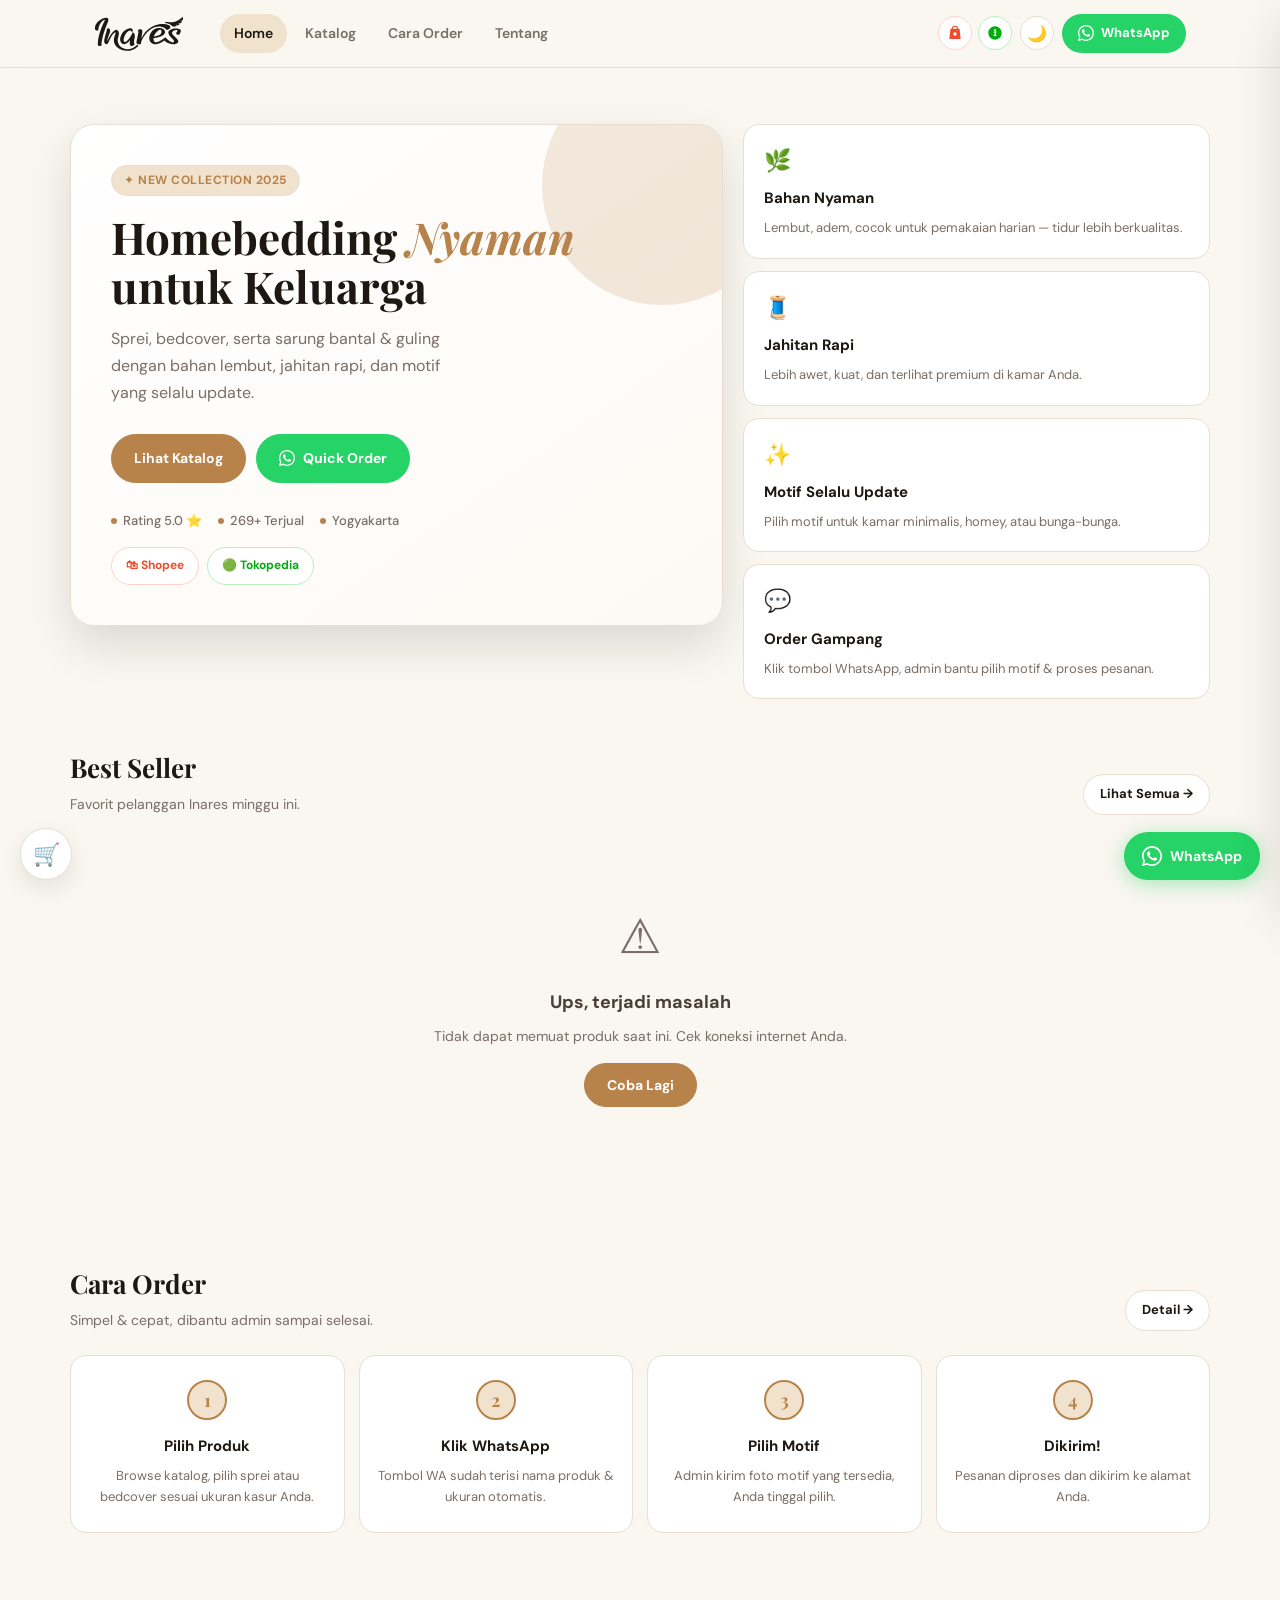
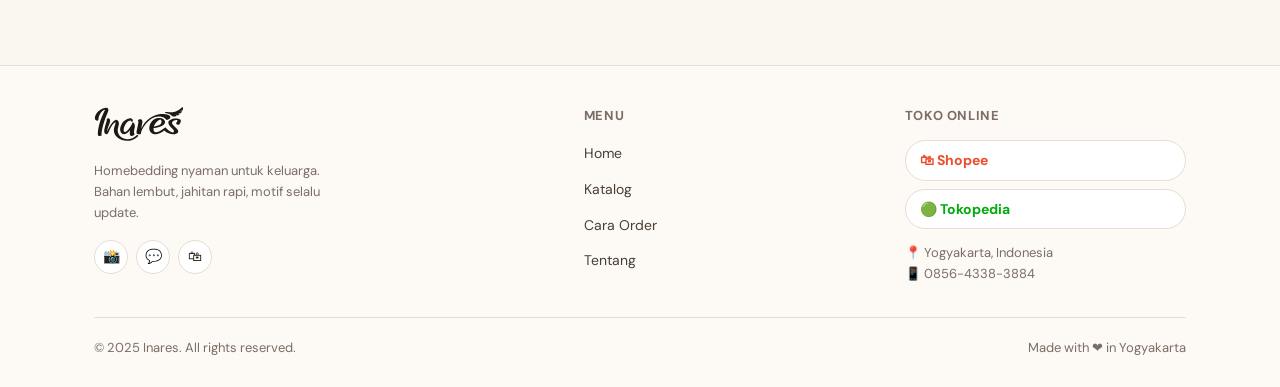
==== index.html @ f2d2fee8 "Add files via upload" ====
<!doctype html>
<html lang="id" data-theme="light">
<head>
  <meta charset="utf-8" />
  <meta name="viewport" content="width=device-width,initial-scale=1" />

  <!-- SEO -->
  <title>Inares — Homebedding Nyaman untuk Keluarga</title>
  <meta name="description" content="Sprei, bedcover, dan sarung bantal berkualitas dari Inares. Bahan lembut, jahitan rapi, motif selalu update. Order mudah via WhatsApp." />
  <meta name="keywords" content="sprei, bedcover, sarung bantal, homebedding, Inares, Yogyakarta" />
  <link rel="canonical" href="https://inares.pages.dev/" />

  <!-- Open Graph -->
  <meta property="og:type" content="website" />
  <meta property="og:title" content="Inares — Homebedding Nyaman untuk Keluarga" />
  <meta property="og:description" content="Sprei, bedcover, dan sarung bantal berkualitas. Order mudah via WhatsApp." />
  <meta property="og:url" content="https://inares.pages.dev/" />
  <meta property="og:site_name" content="Inares" />

  <!-- Fonts -->
  <link rel="preconnect" href="https://fonts.googleapis.com" />
  <link rel="preconnect" href="https://fonts.gstatic.com" crossorigin />

  <link rel="stylesheet" href="assets/style.css" />
  <!-- Apply theme before render to avoid flash -->
  <script>
    (function(){
      var t=localStorage.getItem('inares-theme')||(window.matchMedia('(prefers-color-scheme:dark)').matches?'dark':'light');
      document.documentElement.setAttribute('data-theme',t);
    })();
  </script>
</head>
<body data-page="home">

  <!-- ── NAVBAR ── -->
  <nav class="nav">
    <div class="container nav-inner">
      <div class="brand">
        <a href="index.html">
          <svg class="brand-logo" viewBox="0 0 709 284" width="160" height="64" xmlns="http://www.w3.org/2000/svg" aria-label="Inares"><path d="M6.599,100.318c0.361,11.859 25.205,23.417 26.964,8.093c7.838,-68.282 57.801,-85.993 52.686,-76.185c-19.681,37.734 -54.624,117.428 -56.837,186.24c-0.794,24.682 23.562,20.823 31.835,13.176c0.136,-0.128 0.169,-0.331 0.081,-0.496c-1.612,-3.017 -3.446,-5.07 -2.126,-17.711c3.915,-37.49 19.574,-99.094 49.967,-166.08c9.338,-20.581 2.209,-32.624 -12.249,-33.552c-27.333,-1.754 -91.949,33.099 -90.321,86.515Z" fill="currentColor"/><path d="M373.105,179.535c15.326,-36.949 55.926,-100.16 139.041,-114.692c32.211,-5.632 104.636,-0.541 87.474,31.533c-1.35,2.523 -29.095,21.234 -30.633,11.102c-0.687,-4.527 -20.293,-24.584 -59.284,-24.584c-75.982,0 -137.022,97.783 -139.565,135.316c-0.014,0.203 0.085,0.4 0.138,0.59c0.004,0.015 0.002,0.031 -0.006,0.045c-2.384,3.835 -15.519,5.687 -23.738,3.328c-9.428,-2.706 -13.769,-10.514 -11.578,-19.739c3.931,-16.546 10.408,-49.709 14.752,-72.91c2.746,-7.693 -4.445,-12.141 -3.962,-15.212c0.338,-2.151 6.562,-6.112 8.505,-6.912c23.888,-9.834 29.161,9.944 26.654,22.205c-4.243,20.747 -5.852,34.64 -7.796,49.93Z" fill="currentColor"/><path d="M283.996,189.98c-10.436,14.176 -27.812,32.884 -46.835,32.884c-21.016,0 -40.699,-22.893 -27.09,-62.522c13.609,-39.629 42.774,-57.437 67.157,-62.253c29.454,-5.817 28.484,20.395 28.441,21.307c-0.001,0.016 -0.005,0.032 -0.012,0.046c-0.19,0.363 -2.75,5.113 -6.804,5.113c-4.215,0 -5.912,-11.352 -11.887,-11.113c-21.173,0.846 -36.441,21.851 -45.975,44.001c-8.854,20.57 -11.535,46.643 2.28,47.448c15.812,0.921 43.574,-37.625 53.799,-58.992c1.994,-4.166 2.87,-8.06 3.96,-11.649c3.266,-10.749 26.501,5.88 20.29,35.311c-2.749,9.105 -11.35,39.995 -0.914,52.48c1.371,1.64 -17.696,19.884 -30.702,12.954c-9.398,-5.008 -8.126,-15.418 -7.413,-29.923c0.253,-5.155 0.856,-10.193 1.705,-15.092Z" fill="currentColor"/><path d="M104.987,220.289c-9.408,6.408 -29.966,-2 -24.21,-33.425c5.787,-31.592 10.546,-40.813 14.669,-57.412c1.272,-5.121 5.58,-14.705 5.504,-27.814c-0.001,-0.093 0.045,-0.181 0.121,-0.235c18.228,-12.751 29.17,6.27 24.537,24.577c-2.438,9.634 -16.724,44.04 -20.02,59.564c-1.377,6.486 -2.365,10.444 -2.776,13.672c5.035,-5.948 34.496,-80.165 67.611,-89.55c11.096,-3.144 30.989,11.856 24.474,38.894c-1.733,7.189 -2.839,13.142 -4.452,18.1c-26.167,80.417 79.763,131.291 145.618,63.111c4.21,-4.359 12.351,0.353 13.058,6.346c0.008,0.068 -0.015,0.137 -0.062,0.187c-75.81,80.621 -211.923,23.767 -190.828,-62.334c2.74,-11.182 16.329,-48.855 9.676,-46.141c-33.843,13.809 -50.975,84.868 -62.846,92.467l-0.074,-0.006Z" fill="currentColor"/><path d="M554.338,193.74c-17.141,12.248 -45.631,30.323 -67.489,29.413c-30.118,-1.254 -59.229,-20.091 -49.216,-64.889c7.644,-34.197 36.146,-61.656 66.892,-64.076c46.852,-3.688 64.049,26.306 51.045,45.806c-17.732,26.589 -68.08,31.177 -85.581,33.985c-2.291,14.849 -0.406,31.028 17.432,33.54c12.423,1.749 41.095,-15.589 59.428,-28.402c8.102,-6.289 17.193,-13.328 18.667,-9.067c3.905,11.295 55.665,50.428 63.234,34.564c9.088,-19.047 -31.372,-31.873 -42.14,-67.559c-6.274,-20.794 24.47,-38.725 56.494,-38.725c67.855,0 33.802,38.061 29.289,48.302c-1.774,4.024 -23.486,1.047 -24.996,-8.701c-0.675,-4.356 21.278,-27.507 4.818,-27.101c-27.801,0.685 -41.138,17.071 -36.694,27.745c11.036,26.503 62.639,48.91 45.435,72.012c-12.903,17.327 -73.348,18.127 -106.617,-16.847Zm-81.974,-30.627c12.564,-2.653 38.746,-8.887 51.568,-19.39c13.047,-10.687 8.366,-36.648 -1.796,-36.299c-12.443,0.428 -40.509,30.026 -46.272,45.059c-1.026,2.676 -2.323,6.387 -3.499,10.63Z" fill="currentColor"/><path d="M652.797,77.474c0.022,0.025 0.032,0.059 0.024,0.091c-0.007,0.033 -0.03,0.06 -0.061,0.072c-2.693,1.118 -5.481,2.119 -8.361,2.982c-18.579,4.189 -27.845,0.936 -33.232,-5.867c-10.603,-13.389 -33.663,-17.654 -50.898,-20.349c-1.224,-0.191 -4.432,-2.055 1.469,-4.348c30.5,-11.848 66.905,24.304 134.567,-41.613c0.056,-0.055 0.142,-0.067 0.211,-0.03c6.542,3.552 7.151,13.084 2.758,24.241c-0.027,0.069 -0.077,0.127 -0.141,0.164c-5.763,3.342 -13.126,6.223 -19.722,6.728c-7.292,0.557 3.501,2.685 15.849,1.117c0.028,-0.004 0.057,0.009 0.073,0.033c0.016,0.024 0.017,0.055 0.003,0.08c-3.005,5.237 -6.971,10.593 -11.815,15.679c-0.046,0.048 -0.108,0.078 -0.175,0.082c-5.377,0.382 -11.56,0.002 -17.437,-1.697c-5.665,-1.638 1.147,4.322 10.82,7.911c0.023,0.009 0.04,0.029 0.044,0.053c0.004,0.024 -0.004,0.049 -0.023,0.065c-5.149,4.403 -11.013,8.429 -17.526,11.773c-0.053,0.027 -0.116,0.03 -0.172,0.008c-4.393,-1.774 -10.32,-4.721 -13.17,-6.729c-3.673,-2.589 1.115,3.188 6.915,9.554Z" fill="currentColor"/></svg>
        </a>
      </div>

      <div class="nav-menu">
        <a href="index.html" class="active">Home</a>
        <a href="katalog.html">Katalog</a>
        <a href="cara-order.html">Cara Order</a>
        <a href="tentang.html">Tentang</a>
      </div>

      <div class="nav-right">
        <div class="nav-market">
          <a class="shopee" href="https://shopee.co.id/inaresofficial" target="_blank" rel="noopener" title="Shopee Inares">
            <svg viewBox="0 0 24 24" width="16" height="16" fill="currentColor" xmlns="http://www.w3.org/2000/svg"><path d="M12 1a4.77 4.77 0 0 0-4.77 4.77H5.14L3.56 21h16.88L18.86 5.77h-2.09A4.77 4.77 0 0 0 12 1zm0 1.5a3.27 3.27 0 0 1 3.27 3.27H8.73A3.27 3.27 0 0 1 12 2.5zM12 11a2.5 2.5 0 1 1 0 5 2.5 2.5 0 0 1 0-5z"/></svg>
          </a>
          <a class="tokped" href="https://www.tokopedia.com/inaresofficial" target="_blank" rel="noopener" title="Tokopedia Inares">
            <svg viewBox="0 0 24 24" width="16" height="16" fill="currentColor" xmlns="http://www.w3.org/2000/svg"><path d="M12 2C6.477 2 2 6.477 2 12s4.477 10 10 10 10-4.477 10-10S17.523 2 12 2zm0 4a1.5 1.5 0 1 1 0 3 1.5 1.5 0 0 1 0-3zm2.5 10.5h-5v-1h1.75V11H9.5v-1h2.25V9h1.5v1H15v1h-1.75v4.5H14.5v1z"/></svg>
          </a>
        </div>
        <button class="theme-toggle" title="Ganti tema">
          <span class="icon-moon">🌙</span>
          <span class="icon-sun">☀️</span>
        </button>
        <a class="btn-wa-nav" href="https://wa.me/6285643383884?text=Halo%20Inares%2C%20saya%20mau%20tanya%20produk." target="_blank" rel="noopener">
          <svg viewBox="0 0 24 24" fill="currentColor"><path d="M17.472 14.382c-.297-.149-1.758-.867-2.03-.967-.273-.099-.471-.148-.67.15-.197.297-.767.966-.94 1.164-.173.199-.347.223-.644.075-.297-.15-1.255-.463-2.39-1.475-.883-.788-1.48-1.761-1.653-2.059-.173-.297-.018-.458.13-.606.134-.133.298-.347.446-.52.149-.174.198-.298.298-.497.099-.198.05-.371-.025-.52-.075-.149-.669-1.612-.916-2.207-.242-.579-.487-.5-.669-.51-.173-.008-.371-.01-.57-.01-.198 0-.52.074-.792.372-.272.297-1.04 1.016-1.04 2.479 0 1.462 1.065 2.875 1.213 3.074.149.198 2.096 3.2 5.077 4.487.709.306 1.262.489 1.694.625.712.227 1.36.195 1.871.118.571-.085 1.758-.719 2.006-1.413.248-.694.248-1.289.173-1.413-.074-.124-.272-.198-.57-.347z"/><path d="M12 0C5.373 0 0 5.373 0 12c0 2.127.557 4.124 1.528 5.855L0 24l6.335-1.508C8.054 23.455 9.987 24 12 24c6.627 0 12-5.373 12-12S18.627 0 12 0zm0 22c-1.891 0-3.655-.52-5.163-1.426l-.37-.22-3.762.896.957-3.67-.242-.38C2.524 15.618 2 13.872 2 12 2 6.486 6.486 2 12 2s10 4.486 10 10-4.486 10-10 10z"/></svg>
          <span>WhatsApp</span>
        </a>
        <button class="hamburger" aria-label="Menu">
          <span></span><span></span><span></span>
        </button>
      </div>
    </div>
  </nav>

  <!-- Mobile Menu -->
  <div class="mobile-menu">
    <a href="index.html" class="active">🏠 Home</a>
    <a href="katalog.html">🛍 Katalog</a>
    <a href="cara-order.html">📋 Cara Order</a>
    <a href="tentang.html">💬 Tentang</a>
    <div class="mobile-menu-divider"></div>
    <div class="mobile-market-links">
      <a class="shopee" href="https://shopee.co.id/inaresofficial" target="_blank" rel="noopener">🛍 Shopee</a>
      <a class="tokped" href="https://www.tokopedia.com/inaresofficial" target="_blank" rel="noopener">🟢 Tokopedia</a>
    </div>
    <a href="https://wa.me/6285643383884?text=Halo%20Inares%2C%20saya%20mau%20order." target="_blank" rel="noopener" class="btn btn-wa" style="justify-content:center;margin-top:8px">
      💬 Chat WhatsApp
    </a>
  </div>

  <!-- ── HERO ── -->
  <div class="container hero">
    <div class="hero-grid fade-up">
      <div class="hero-main">
        <div class="hero-eyebrow">✦ New Collection 2025</div>
        <h1>Homebedding <em>Nyaman</em><br/>untuk Keluarga</h1>
        <p>Sprei, bedcover, serta sarung bantal & guling dengan bahan lembut, jahitan rapi, dan motif yang selalu update.</p>
        <div class="hero-actions">
          <a class="btn btn-primary" href="katalog.html">Lihat Katalog</a>
          <a class="btn btn-wa" href="https://wa.me/6285643383884?text=Halo%20Inares%2C%20saya%20mau%20order.%20Mohon%20info%20motif%20yang%20ready." target="_blank" rel="noopener">
            <svg viewBox="0 0 24 24" fill="currentColor" style="width:16px;height:16px"><path d="M17.472 14.382c-.297-.149-1.758-.867-2.03-.967-.273-.099-.471-.148-.67.15-.197.297-.767.966-.94 1.164-.173.199-.347.223-.644.075-.297-.15-1.255-.463-2.39-1.475-.883-.788-1.48-1.761-1.653-2.059-.173-.297-.018-.458.13-.606.134-.133.298-.347.446-.52.149-.174.198-.298.298-.497.099-.198.05-.371-.025-.52-.075-.149-.669-1.612-.916-2.207-.242-.579-.487-.5-.669-.51-.173-.008-.371-.01-.57-.01-.198 0-.52.074-.792.372-.272.297-1.04 1.016-1.04 2.479 0 1.462 1.065 2.875 1.213 3.074.149.198 2.096 3.2 5.077 4.487.709.306 1.262.489 1.694.625.712.227 1.36.195 1.871.118.571-.085 1.758-.719 2.006-1.413.248-.694.248-1.289.173-1.413-.074-.124-.272-.198-.57-.347z"/><path d="M12 0C5.373 0 0 5.373 0 12c0 2.127.557 4.124 1.528 5.855L0 24l6.335-1.508C8.054 23.455 9.987 24 12 24c6.627 0 12-5.373 12-12S18.627 0 12 0zm0 22c-1.891 0-3.655-.52-5.163-1.426l-.37-.22-3.762.896.957-3.67-.242-.38C2.524 15.618 2 13.872 2 12 2 6.486 6.486 2 12 2s10 4.486 10 10-4.486 10-10 10z"/></svg>
            Quick Order
          </a>
        </div>
        <div class="hero-trust">
          <div class="trust-item"><span class="dot"></span> Rating 5.0 ⭐</div>
          <div class="trust-item"><span class="dot"></span> 269+ Terjual</div>
          <div class="trust-item"><span class="dot"></span> Yogyakarta</div>
        </div>
        <div class="store-badges" style="margin-top:16px">
          <a class="store-badge shopee" href="https://shopee.co.id/inaresofficial" target="_blank" rel="noopener">🛍 Shopee</a>
          <a class="store-badge tokped" href="https://www.tokopedia.com/inaresofficial" target="_blank" rel="noopener">🟢 Tokopedia</a>
        </div>
      </div>

      <div class="hero-aside fade-up-2">
        <div class="hero-badge">
          <div class="hero-badge-icon">🌿</div>
          <strong>Bahan Nyaman</strong>
          <span>Lembut, adem, cocok untuk pemakaian harian — tidur lebih berkualitas.</span>
        </div>
        <div class="hero-badge">
          <div class="hero-badge-icon">🧵</div>
          <strong>Jahitan Rapi</strong>
          <span>Lebih awet, kuat, dan terlihat premium di kamar Anda.</span>
        </div>
        <div class="hero-badge">
          <div class="hero-badge-icon">✨</div>
          <strong>Motif Selalu Update</strong>
          <span>Pilih motif untuk kamar minimalis, homey, atau bunga-bunga.</span>
        </div>
        <div class="hero-badge">
          <div class="hero-badge-icon">💬</div>
          <strong>Order Gampang</strong>
          <span>Klik tombol WhatsApp, admin bantu pilih motif & proses pesanan.</span>
        </div>
      </div>
    </div>

    <!-- Best Seller -->
    <div class="section">
      <div class="section-header fade-up">
        <div>
          <h2>Best Seller</h2>
          <p>Favorit pelanggan Inares minggu ini.</p>
        </div>
        <a class="btn btn-sm" href="katalog.html">Lihat Semua →</a>
      </div>
      <div class="grid" id="bestSellerGrid"></div>
    </div>

    <!-- How to Order -->
    <div class="section fade-up">
      <div class="section-header">
        <div>
          <h2>Cara Order</h2>
          <p>Simpel & cepat, dibantu admin sampai selesai.</p>
        </div>
        <a class="btn btn-sm" href="cara-order.html">Detail →</a>
      </div>
      <div class="steps-grid">
        <div class="step-card">
          <div class="step-num">1</div>
          <h3>Pilih Produk</h3>
          <p>Browse katalog, pilih sprei atau bedcover sesuai ukuran kasur Anda.</p>
        </div>
        <div class="step-card">
          <div class="step-num">2</div>
          <h3>Klik WhatsApp</h3>
          <p>Tombol WA sudah terisi nama produk & ukuran otomatis.</p>
        </div>
        <div class="step-card">
          <div class="step-num">3</div>
          <h3>Pilih Motif</h3>
          <p>Admin kirim foto motif yang tersedia, Anda tinggal pilih.</p>
        </div>
        <div class="step-card">
          <div class="step-num">4</div>
          <h3>Dikirim!</h3>
          <p>Pesanan diproses dan dikirim ke alamat Anda.</p>
        </div>
      </div>
    </div>
  </div>

  <!-- ── FOOTER ── -->
  <footer class="footer">
    <div class="container">
      <div class="footer-grid">
        <div class="footer-brand">
          <div class="footer-logo">
            <svg class="footer-logo-svg" viewBox="0 0 709 284" width="90" height="36" xmlns="http://www.w3.org/2000/svg" aria-label="Inares"><path d="M6.599,100.318c0.361,11.859 25.205,23.417 26.964,8.093c7.838,-68.282 57.801,-85.993 52.686,-76.185c-19.681,37.734 -54.624,117.428 -56.837,186.24c-0.794,24.682 23.562,20.823 31.835,13.176c0.136,-0.128 0.169,-0.331 0.081,-0.496c-1.612,-3.017 -3.446,-5.07 -2.126,-17.711c3.915,-37.49 19.574,-99.094 49.967,-166.08c9.338,-20.581 2.209,-32.624 -12.249,-33.552c-27.333,-1.754 -91.949,33.099 -90.321,86.515Z" fill="currentColor"/><path d="M373.105,179.535c15.326,-36.949 55.926,-100.16 139.041,-114.692c32.211,-5.632 104.636,-0.541 87.474,31.533c-1.35,2.523 -29.095,21.234 -30.633,11.102c-0.687,-4.527 -20.293,-24.584 -59.284,-24.584c-75.982,0 -137.022,97.783 -139.565,135.316c-0.014,0.203 0.085,0.4 0.138,0.59c0.004,0.015 0.002,0.031 -0.006,0.045c-2.384,3.835 -15.519,5.687 -23.738,3.328c-9.428,-2.706 -13.769,-10.514 -11.578,-19.739c3.931,-16.546 10.408,-49.709 14.752,-72.91c2.746,-7.693 -4.445,-12.141 -3.962,-15.212c0.338,-2.151 6.562,-6.112 8.505,-6.912c23.888,-9.834 29.161,9.944 26.654,22.205c-4.243,20.747 -5.852,34.64 -7.796,49.93Z" fill="currentColor"/><path d="M283.996,189.98c-10.436,14.176 -27.812,32.884 -46.835,32.884c-21.016,0 -40.699,-22.893 -27.09,-62.522c13.609,-39.629 42.774,-57.437 67.157,-62.253c29.454,-5.817 28.484,20.395 28.441,21.307c-0.001,0.016 -0.005,0.032 -0.012,0.046c-0.19,0.363 -2.75,5.113 -6.804,5.113c-4.215,0 -5.912,-11.352 -11.887,-11.113c-21.173,0.846 -36.441,21.851 -45.975,44.001c-8.854,20.57 -11.535,46.643 2.28,47.448c15.812,0.921 43.574,-37.625 53.799,-58.992c1.994,-4.166 2.87,-8.06 3.96,-11.649c3.266,-10.749 26.501,5.88 20.29,35.311c-2.749,9.105 -11.35,39.995 -0.914,52.48c1.371,1.64 -17.696,19.884 -30.702,12.954c-9.398,-5.008 -8.126,-15.418 -7.413,-29.923c0.253,-5.155 0.856,-10.193 1.705,-15.092Z" fill="currentColor"/><path d="M104.987,220.289c-9.408,6.408 -29.966,-2 -24.21,-33.425c5.787,-31.592 10.546,-40.813 14.669,-57.412c1.272,-5.121 5.58,-14.705 5.504,-27.814c-0.001,-0.093 0.045,-0.181 0.121,-0.235c18.228,-12.751 29.17,6.27 24.537,24.577c-2.438,9.634 -16.724,44.04 -20.02,59.564c-1.377,6.486 -2.365,10.444 -2.776,13.672c5.035,-5.948 34.496,-80.165 67.611,-89.55c11.096,-3.144 30.989,11.856 24.474,38.894c-1.733,7.189 -2.839,13.142 -4.452,18.1c-26.167,80.417 79.763,131.291 145.618,63.111c4.21,-4.359 12.351,0.353 13.058,6.346c0.008,0.068 -0.015,0.137 -0.062,0.187c-75.81,80.621 -211.923,23.767 -190.828,-62.334c2.74,-11.182 16.329,-48.855 9.676,-46.141c-33.843,13.809 -50.975,84.868 -62.846,92.467l-0.074,-0.006Z" fill="currentColor"/><path d="M554.338,193.74c-17.141,12.248 -45.631,30.323 -67.489,29.413c-30.118,-1.254 -59.229,-20.091 -49.216,-64.889c7.644,-34.197 36.146,-61.656 66.892,-64.076c46.852,-3.688 64.049,26.306 51.045,45.806c-17.732,26.589 -68.08,31.177 -85.581,33.985c-2.291,14.849 -0.406,31.028 17.432,33.54c12.423,1.749 41.095,-15.589 59.428,-28.402c8.102,-6.289 17.193,-13.328 18.667,-9.067c3.905,11.295 55.665,50.428 63.234,34.564c9.088,-19.047 -31.372,-31.873 -42.14,-67.559c-6.274,-20.794 24.47,-38.725 56.494,-38.725c67.855,0 33.802,38.061 29.289,48.302c-1.774,4.024 -23.486,1.047 -24.996,-8.701c-0.675,-4.356 21.278,-27.507 4.818,-27.101c-27.801,0.685 -41.138,17.071 -36.694,27.745c11.036,26.503 62.639,48.91 45.435,72.012c-12.903,17.327 -73.348,18.127 -106.617,-16.847Zm-81.974,-30.627c12.564,-2.653 38.746,-8.887 51.568,-19.39c13.047,-10.687 8.366,-36.648 -1.796,-36.299c-12.443,0.428 -40.509,30.026 -46.272,45.059c-1.026,2.676 -2.323,6.387 -3.499,10.63Z" fill="currentColor"/><path d="M652.797,77.474c0.022,0.025 0.032,0.059 0.024,0.091c-0.007,0.033 -0.03,0.06 -0.061,0.072c-2.693,1.118 -5.481,2.119 -8.361,2.982c-18.579,4.189 -27.845,0.936 -33.232,-5.867c-10.603,-13.389 -33.663,-17.654 -50.898,-20.349c-1.224,-0.191 -4.432,-2.055 1.469,-4.348c30.5,-11.848 66.905,24.304 134.567,-41.613c0.056,-0.055 0.142,-0.067 0.211,-0.03c6.542,3.552 7.151,13.084 2.758,24.241c-0.027,0.069 -0.077,0.127 -0.141,0.164c-5.763,3.342 -13.126,6.223 -19.722,6.728c-7.292,0.557 3.501,2.685 15.849,1.117c0.028,-0.004 0.057,0.009 0.073,0.033c0.016,0.024 0.017,0.055 0.003,0.08c-3.005,5.237 -6.971,10.593 -11.815,15.679c-0.046,0.048 -0.108,0.078 -0.175,0.082c-5.377,0.382 -11.56,0.002 -17.437,-1.697c-5.665,-1.638 1.147,4.322 10.82,7.911c0.023,0.009 0.04,0.029 0.044,0.053c0.004,0.024 -0.004,0.049 -0.023,0.065c-5.149,4.403 -11.013,8.429 -17.526,11.773c-0.053,0.027 -0.116,0.03 -0.172,0.008c-4.393,-1.774 -10.32,-4.721 -13.17,-6.729c-3.673,-2.589 1.115,3.188 6.915,9.554Z" fill="currentColor"/></svg>
          </div>
          <p class="footer-tagline">Homebedding nyaman untuk keluarga. Bahan lembut, jahitan rapi, motif selalu update.</p>
          <div class="footer-social">
            <a href="https://www.instagram.com/inaresofficial" target="_blank" rel="noopener" title="Instagram">📸</a>
            <a href="https://wa.me/6285643383884" target="_blank" rel="noopener" title="WhatsApp">💬</a>
            <a href="https://shopee.co.id/inaresofficial" target="_blank" rel="noopener" title="Shopee">🛍</a>
          </div>
        </div>

        <div class="footer-col">
          <h4>Menu</h4>
          <ul>
            <li><a href="index.html">Home</a></li>
            <li><a href="katalog.html">Katalog</a></li>
            <li><a href="cara-order.html">Cara Order</a></li>
            <li><a href="tentang.html">Tentang</a></li>
          </ul>
        </div>

        <div class="footer-col">
          <h4>Toko Online</h4>
          <div class="footer-market-links">
            <a class="footer-market-link shopee" href="https://shopee.co.id/inaresofficial" target="_blank" rel="noopener">🛍 Shopee</a>
            <a class="footer-market-link tokped" href="https://www.tokopedia.com/inaresofficial" target="_blank" rel="noopener">🟢 Tokopedia</a>
          </div>
          <div style="margin-top:14px">
            <p style="font-size:13px;color:var(--muted)">📍 Yogyakarta, Indonesia</p>
            <p style="font-size:13px;color:var(--muted)">📱 0856-4338-3884</p>
          </div>
        </div>
      </div>

      <div class="footer-bottom">
        <p>© 2025 Inares. All rights reserved.</p>
        <p>Made with ❤️ in Yogyakarta</p>
      </div>
    </div>
  </footer>

  <!-- Cart Overlay & Drawer -->
  <div class="cart-overlay"></div>
  <div class="cart-drawer">
    <div class="cart-header">
      <h3>🛒 Keranjang Pilihan</h3>
      <button class="cart-close">×</button>
    </div>
    <div class="cart-body"></div>
    <div class="cart-footer">
      <div class="cart-total">
        <span class="label">Estimasi Total</span>
        <span class="amount">Rp 0</span>
      </div>
      <a class="btn btn-wa cart-wa-btn" href="#">
        <svg viewBox="0 0 24 24" fill="currentColor" style="width:16px;height:16px"><path d="M17.472 14.382c-.297-.149-1.758-.867-2.03-.967-.273-.099-.471-.148-.67.15-.197.297-.767.966-.94 1.164-.173.199-.347.223-.644.075-.297-.15-1.255-.463-2.39-1.475-.883-.788-1.48-1.761-1.653-2.059-.173-.297-.018-.458.13-.606.134-.133.298-.347.446-.52.149-.174.198-.298.298-.497.099-.198.05-.371-.025-.52-.075-.149-.669-1.612-.916-2.207-.242-.579-.487-.5-.669-.51-.173-.008-.371-.01-.57-.01-.198 0-.52.074-.792.372-.272.297-1.04 1.016-1.04 2.479 0 1.462 1.065 2.875 1.213 3.074.149.198 2.096 3.2 5.077 4.487.709.306 1.262.489 1.694.625.712.227 1.36.195 1.871.118.571-.085 1.758-.719 2.006-1.413.248-.694.248-1.289.173-1.413-.074-.124-.272-.198-.57-.347z"/><path d="M12 0C5.373 0 0 5.373 0 12c0 2.127.557 4.124 1.528 5.855L0 24l6.335-1.508C8.054 23.455 9.987 24 12 24c6.627 0 12-5.373 12-12S18.627 0 12 0zm0 22c-1.891 0-3.655-.52-5.163-1.426l-.37-.22-3.762.896.957-3.67-.242-.38C2.524 15.618 2 13.872 2 12 2 6.486 6.486 2 12 2s10 4.486 10 10-4.486 10-10 10z"/></svg>
        Order Semua via WhatsApp
      </a>
      <button class="btn btn-sm" onclick="clearCart()">Kosongkan Keranjang</button>
      <p class="cart-note">💡 Admin akan bantu konfirmasi motif & harga final</p>
    </div>
  </div>

  <!-- Cart FAB -->
  <button class="cart-fab" title="Keranjang">
    🛒
    <span class="cart-fab-badge">0</span>
  </button>

  <!-- WA Float -->
  <a class="wa-float" href="https://wa.me/6285643383884?text=Halo%20Inares%2C%20saya%20mau%20tanya%20produk." target="_blank" rel="noopener">
    <svg viewBox="0 0 24 24" fill="currentColor"><path d="M17.472 14.382c-.297-.149-1.758-.867-2.03-.967-.273-.099-.471-.148-.67.15-.197.297-.767.966-.94 1.164-.173.199-.347.223-.644.075-.297-.15-1.255-.463-2.39-1.475-.883-.788-1.48-1.761-1.653-2.059-.173-.297-.018-.458.13-.606.134-.133.298-.347.446-.52.149-.174.198-.298.298-.497.099-.198.05-.371-.025-.52-.075-.149-.669-1.612-.916-2.207-.242-.579-.487-.5-.669-.51-.173-.008-.371-.01-.57-.01-.198 0-.52.074-.792.372-.272.297-1.04 1.016-1.04 2.479 0 1.462 1.065 2.875 1.213 3.074.149.198 2.096 3.2 5.077 4.487.709.306 1.262.489 1.694.625.712.227 1.36.195 1.871.118.571-.085 1.758-.719 2.006-1.413.248-.694.248-1.289.173-1.413-.074-.124-.272-.198-.57-.347z"/><path d="M12 0C5.373 0 0 5.373 0 12c0 2.127.557 4.124 1.528 5.855L0 24l6.335-1.508C8.054 23.455 9.987 24 12 24c6.627 0 12-5.373 12-12S18.627 0 12 0zm0 22c-1.891 0-3.655-.52-5.163-1.426l-.37-.22-3.762.896.957-3.67-.242-.38C2.524 15.618 2 13.872 2 12 2 6.486 6.486 2 12 2s10 4.486 10 10-4.486 10-10 10z"/></svg>
    WhatsApp
  </a>

  <script src="assets/app.js"></script>
  <script data-goatcounter="https://inares.goatcounter.com/count" async src="//gc.zgo.at/count.js"></script>
</body>
</html>
---- assets/style.css ----
/* =============================================
   INARES — Main Stylesheet
   Aesthetic: Warm Linen · Refined · Homey
   ============================================= */

@import url('https://fonts.googleapis.com/css2?family=Playfair+Display:wght@600;700&family=DM+Sans:ital,opsz,wght@0,9..40,400;0,9..40,500;0,9..40,600;0,9..40,700;1,9..40,400&display=swap');

/* ── CSS Variables ── */
:root {
  /* Light Mode */
  --bg:          #faf6f0;
  --bg2:         #f3ece0;
  --surface:     #ffffff;
  --surface2:    #fdf9f4;
  --border:      #e8ddd0;
  --border2:     #d6c9b8;

  --text:        #1e1812;
  --text2:       #4a3f35;
  --muted:       #7a6e65;

  --accent:      #b8834a;
  --accent-h:    #a06e38;
  --accent-soft: #f0e2cc;
  --accent-glow: rgba(184,131,74,.18);

  --green:       #25D366;
  --green-h:     #1ebe58;

  --shopee:      #ee4d2d;
  --tokped:      #03ac0e;

  --shadow-sm:   0 2px 8px rgba(0,0,0,.06);
  --shadow-md:   0 8px 24px rgba(0,0,0,.09);
  --shadow-lg:   0 20px 48px rgba(0,0,0,.12);

  --radius-sm:   10px;
  --radius:      16px;
  --radius-lg:   24px;

  --nav-h:       68px;
  --font-display:'Playfair Display', Georgia, serif;
  --font-body:   'DM Sans', system-ui, sans-serif;

  --transition:  .2s cubic-bezier(.4,0,.2,1);
}

[data-theme="dark"] {
  --bg:          #12100d;
  --bg2:         #1a1610;
  --surface:     #1f1c17;
  --surface2:    #252118;
  --border:      #2e2820;
  --border2:     #3a3228;

  --text:        #f0e8db;
  --text2:       #c4b49e;
  --muted:       #7a6e65;

  --accent:      #d4a06a;
  --accent-h:    #e8b87a;
  --accent-soft: #2a2018;
  --accent-glow: rgba(212,160,106,.15);

  --shadow-sm:   0 2px 8px rgba(0,0,0,.3);
  --shadow-md:   0 8px 24px rgba(0,0,0,.4);
  --shadow-lg:   0 20px 48px rgba(0,0,0,.5);
}

/* ── Reset & Base ── */
*, *::before, *::after { box-sizing: border-box; margin: 0; padding: 0; }

html { scroll-behavior: smooth; }

body {
  font-family: var(--font-body);
  background: var(--bg);
  color: var(--text);
  line-height: 1.6;
  -webkit-font-smoothing: antialiased;
  transition: background var(--transition), color var(--transition);
  overflow-x: hidden;
}

a { color: inherit; text-decoration: none; }
img { display: block; max-width: 100%; }
button { cursor: pointer; font-family: inherit; border: none; background: none; }

/* ── Layout ── */
.container {
  max-width: 1140px;
  margin: 0 auto;
  padding: 0 24px;
}

/* ── Navbar ── */
.nav {
  position: sticky;
  top: 0;
  z-index: 100;
  height: var(--nav-h);
  background: rgba(250,246,240,.88);
  backdrop-filter: blur(16px);
  -webkit-backdrop-filter: blur(16px);
  border-bottom: 1px solid var(--border);
  transition: background var(--transition), border-color var(--transition);
}
[data-theme="dark"] .nav {
  background: rgba(18,16,13,.88);
}
.nav-inner {
  height: 100%;
  display: flex;
  align-items: center;
  gap: 12px;
}
.brand a {
  display: flex;
  align-items: center;
  flex-shrink: 0;
}
.brand-logo {
  height: 36px;
  width: auto;
  object-fit: contain;
}
.logo-light { display: block; }
.logo-dark  { display: none; }
[data-theme="dark"] .logo-light { display: none; }
[data-theme="dark"] .logo-dark  { display: block; }

.nav-menu {
  display: flex;
  align-items: center;
  gap: 4px;
  margin-left: 24px;
}
.nav-menu a {
  padding: 8px 14px;
  border-radius: 999px;
  font-size: 14px;
  font-weight: 600;
  color: var(--muted);
  transition: color var(--transition), background var(--transition);
}
.nav-menu a:hover,
.nav-menu a.active {
  color: var(--text);
  background: var(--accent-soft);
}

.nav-right {
  margin-left: auto;
  display: flex;
  align-items: center;
  gap: 8px;
}

/* Marketplace icon links in nav */
.nav-market {
  display: flex;
  align-items: center;
  gap: 6px;
}
.nav-market a {
  display: flex;
  align-items: center;
  justify-content: center;
  width: 34px;
  height: 34px;
  border-radius: 50%;
  border: 1px solid var(--border);
  background: var(--surface);
  transition: all var(--transition);
  font-size: 14px;
  font-weight: 800;
}
.nav-market a:hover { transform: translateY(-2px); box-shadow: var(--shadow-md); }
.nav-market .shopee { color: var(--shopee); border-color: #ffd3c9; }
.nav-market .tokped { color: var(--tokped); border-color: #b8f0bc; }
[data-theme="dark"] .nav-market .shopee { border-color: #3a1a14; }
[data-theme="dark"] .nav-market .tokped { border-color: #0d2e10; }

/* Theme toggle */
.theme-toggle {
  width: 34px;
  height: 34px;
  border-radius: 50%;
  border: 1px solid var(--border);
  background: var(--surface);
  display: flex;
  align-items: center;
  justify-content: center;
  font-size: 16px;
  transition: all var(--transition);
  flex-shrink: 0;
}
.theme-toggle:hover { transform: rotate(20deg); box-shadow: var(--shadow-md); }
.icon-moon { display: block; }
.icon-sun  { display: none; }
[data-theme="dark"] .icon-moon { display: none; }
[data-theme="dark"] .icon-sun  { display: block; }

/* WA Button nav */
.btn-wa-nav {
  display: inline-flex;
  align-items: center;
  gap: 7px;
  padding: 9px 16px;
  border-radius: 999px;
  background: var(--green);
  color: #fff;
  font-size: 13px;
  font-weight: 700;
  transition: all var(--transition);
  flex-shrink: 0;
}
.btn-wa-nav:hover { background: var(--green-h); transform: translateY(-1px); box-shadow: 0 4px 14px rgba(37,211,102,.35); }
.btn-wa-nav svg { width: 16px; height: 16px; }

/* Hamburger */
.hamburger {
  display: none;
  flex-direction: column;
  gap: 5px;
  width: 36px;
  height: 36px;
  align-items: center;
  justify-content: center;
  border-radius: 50%;
  border: 1px solid var(--border);
  background: var(--surface);
  transition: all var(--transition);
}
.hamburger span {
  display: block;
  width: 18px;
  height: 2px;
  background: var(--text);
  border-radius: 2px;
  transition: all var(--transition);
}
.hamburger.open span:nth-child(1) { transform: translateY(7px) rotate(45deg); }
.hamburger.open span:nth-child(2) { opacity: 0; }
.hamburger.open span:nth-child(3) { transform: translateY(-7px) rotate(-45deg); }

/* Mobile drawer */
.mobile-menu {
  display: none;
  position: fixed;
  inset: var(--nav-h) 0 0 0;
  z-index: 99;
  background: var(--bg);
  padding: 24px;
  flex-direction: column;
  gap: 8px;
  overflow-y: auto;
  transform: translateX(100%);
  transition: transform .3s cubic-bezier(.4,0,.2,1);
}
.mobile-menu.open {
  transform: translateX(0);
}
@media (max-width: 768px) {
  .mobile-menu { display: flex; }
  .nav-menu { display: none; }
  .nav-market { display: none; }
  .hamburger { display: flex; }
  .btn-wa-nav span { display: none; }
  .btn-wa-nav { padding: 9px; }
}
.mobile-menu a {
  padding: 14px 18px;
  border-radius: var(--radius-sm);
  font-size: 16px;
  font-weight: 600;
  color: var(--text2);
  border: 1px solid transparent;
  transition: all var(--transition);
}
.mobile-menu a:hover, .mobile-menu a.active {
  background: var(--accent-soft);
  border-color: var(--border);
  color: var(--text);
}
.mobile-menu-divider {
  height: 1px;
  background: var(--border);
  margin: 8px 0;
}
.mobile-market-links {
  display: flex;
  gap: 10px;
}
.mobile-market-links a {
  flex: 1;
  text-align: center;
  padding: 12px;
  border-radius: var(--radius-sm);
  border: 1px solid var(--border);
  font-weight: 700;
  font-size: 14px;
}
.mobile-market-links .shopee { color: var(--shopee); }
.mobile-market-links .tokped { color: var(--tokped); }

/* ── Buttons ── */
.btn {
  display: inline-flex;
  align-items: center;
  justify-content: center;
  gap: 8px;
  padding: 12px 22px;
  border-radius: 999px;
  font-family: var(--font-body);
  font-size: 14px;
  font-weight: 700;
  border: 1px solid var(--border);
  background: var(--surface);
  color: var(--text);
  cursor: pointer;
  transition: all var(--transition);
  white-space: nowrap;
}
.btn:hover { transform: translateY(-2px); box-shadow: var(--shadow-md); }
.btn-primary {
  background: var(--accent);
  border-color: var(--accent);
  color: #fff;
}
.btn-primary:hover { background: var(--accent-h); border-color: var(--accent-h); }
.btn-wa {
  background: var(--green);
  border-color: var(--green);
  color: #fff;
}
.btn-wa:hover { background: var(--green-h); border-color: var(--green-h); box-shadow: 0 4px 16px rgba(37,211,102,.35); }
.btn-shopee {
  background: #fff0ed;
  border-color: #ffd3c9;
  color: var(--shopee);
}
.btn-shopee:hover { background: #ffe0d9; }
[data-theme="dark"] .btn-shopee { background: #2a1510; border-color: #4a2018; }
.btn-tokped {
  background: #edfaee;
  border-color: #b8f0bc;
  color: var(--tokped);
}
.btn-tokped:hover { background: #d8f5da; }
[data-theme="dark"] .btn-tokped { background: #0a2010; border-color: #1a4020; }
.btn-sm { padding: 9px 16px; font-size: 13px; }
.btn svg { width: 16px; height: 16px; flex-shrink: 0; }

/* ── Hero ── */
.hero {
  padding: 56px 0 24px;
}
.hero-grid {
  display: grid;
  grid-template-columns: 1.4fr 1fr;
  gap: 20px;
  align-items: start;
}
.hero-main {
  background: linear-gradient(145deg, var(--surface) 0%, var(--surface2) 100%);
  border: 1px solid var(--border);
  border-radius: var(--radius-lg);
  box-shadow: var(--shadow-lg);
  padding: 40px;
  position: relative;
  overflow: hidden;
}
.hero-main::before {
  content: '';
  position: absolute;
  top: -60px; right: -60px;
  width: 240px; height: 240px;
  border-radius: 50%;
  background: var(--accent-glow);
  pointer-events: none;
}
.hero-eyebrow {
  display: inline-flex;
  align-items: center;
  gap: 6px;
  padding: 5px 12px;
  border-radius: 999px;
  background: var(--accent-soft);
  border: 1px solid var(--border);
  font-size: 12px;
  font-weight: 700;
  color: var(--accent);
  letter-spacing: .5px;
  text-transform: uppercase;
  margin-bottom: 16px;
}
.hero-main h1 {
  font-family: var(--font-display);
  font-size: 44px;
  line-height: 1.12;
  font-weight: 700;
  margin-bottom: 14px;
  color: var(--text);
}
.hero-main h1 em {
  font-style: italic;
  color: var(--accent);
}
.hero-main > p {
  font-size: 16px;
  color: var(--muted);
  margin-bottom: 28px;
  line-height: 1.7;
  max-width: 360px;
}
.hero-actions {
  display: flex;
  gap: 10px;
  flex-wrap: wrap;
  margin-bottom: 28px;
}
.hero-trust {
  display: flex;
  align-items: center;
  gap: 16px;
  flex-wrap: wrap;
}
.trust-item {
  display: flex;
  align-items: center;
  gap: 6px;
  font-size: 13px;
  color: var(--muted);
  font-weight: 500;
}
.trust-item .dot {
  width: 6px; height: 6px;
  border-radius: 50%;
  background: var(--accent);
}

.hero-aside {
  display: flex;
  flex-direction: column;
  gap: 12px;
}
.hero-badge {
  background: var(--surface);
  border: 1px solid var(--border);
  border-radius: var(--radius);
  padding: 18px 20px;
  transition: all var(--transition);
}
.hero-badge:hover { box-shadow: var(--shadow-md); transform: translateX(4px); }
.hero-badge-icon {
  font-size: 22px;
  margin-bottom: 8px;
}
.hero-badge strong {
  display: block;
  font-size: 15px;
  margin-bottom: 4px;
}
.hero-badge span {
  font-size: 13px;
  color: var(--muted);
  line-height: 1.5;
}

/* Store badges */
.store-badges {
  display: flex;
  gap: 8px;
  margin-top: 4px;
}
.store-badge {
  display: flex;
  align-items: center;
  gap: 6px;
  padding: 8px 14px;
  border-radius: 999px;
  border: 1px solid var(--border);
  background: var(--surface);
  font-size: 12px;
  font-weight: 700;
  transition: all var(--transition);
  cursor: pointer;
}
.store-badge:hover { transform: translateY(-2px); box-shadow: var(--shadow-sm); }
.store-badge.shopee { color: var(--shopee); border-color: #ffd3c9; }
.store-badge.tokped { color: var(--tokped); border-color: #b8f0bc; }
[data-theme="dark"] .store-badge.shopee { border-color: #3a1a14; background: #1a0c09; }
[data-theme="dark"] .store-badge.tokped { border-color: #0d2e10; background: #091509; }

/* ── Section ── */
.section {
  padding: 48px 0;
}
.section-header {
  display: flex;
  align-items: flex-end;
  justify-content: space-between;
  gap: 16px;
  margin-bottom: 24px;
}
.section-header h2 {
  font-family: var(--font-display);
  font-size: 26px;
  font-weight: 700;
  margin-bottom: 4px;
}
.section-header p {
  font-size: 14px;
  color: var(--muted);
  margin: 0;
}

/* ── Product Grid ── */
.grid {
  display: grid;
  grid-template-columns: repeat(3, 1fr);
  gap: 16px;
}
.grid-4 { grid-template-columns: repeat(4, 1fr); }

/* Skeleton loader */
.skeleton-card {
  background: var(--surface);
  border: 1px solid var(--border);
  border-radius: var(--radius);
  overflow: hidden;
}
.skeleton-img {
  width: 100%;
  height: 200px;
  background: linear-gradient(90deg, var(--bg2) 25%, var(--border) 50%, var(--bg2) 75%);
  background-size: 200% 100%;
  animation: shimmer 1.5s infinite;
}
.skeleton-body { padding: 14px; }
.skeleton-line {
  height: 14px;
  border-radius: 4px;
  background: linear-gradient(90deg, var(--bg2) 25%, var(--border) 50%, var(--bg2) 75%);
  background-size: 200% 100%;
  animation: shimmer 1.5s infinite;
  margin-bottom: 10px;
}
.skeleton-line.short { width: 60%; }
.skeleton-line.price { width: 40%; height: 18px; }
@keyframes shimmer {
  0% { background-position: 200% 0; }
  100% { background-position: -200% 0; }
}

/* ── Product Card ── */
.card {
  background: var(--surface);
  border: 1px solid var(--border);
  border-radius: var(--radius);
  overflow: hidden;
  display: flex;
  flex-direction: column;
  transition: all var(--transition);
  cursor: pointer;
}
.card:hover {
  transform: translateY(-4px);
  box-shadow: var(--shadow-lg);
  border-color: var(--border2);
}
.card-img-wrap {
  position: relative;
  overflow: hidden;
  background: var(--bg2);
}
.card-img-wrap img {
  width: 100%;
  height: 200px;
  object-fit: cover;
  transition: transform .4s ease;
}
.card:hover .card-img-wrap img {
  transform: scale(1.04);
}
.card-badge {
  position: absolute;
  top: 10px;
  left: 10px;
  padding: 4px 10px;
  border-radius: 999px;
  font-size: 11px;
  font-weight: 700;
  letter-spacing: .3px;
  text-transform: uppercase;
}
.card-badge.bestseller {
  background: var(--accent);
  color: #fff;
}
.card-badge.new {
  background: #2563eb;
  color: #fff;
}
.card-badge.ready {
  background: var(--green);
  color: #fff;
}
.card-body {
  padding: 16px;
  display: flex;
  flex-direction: column;
  flex: 1;
}
.card-body h3 {
  font-size: 15px;
  font-weight: 700;
  margin-bottom: 6px;
  line-height: 1.4;
}
.card-desc {
  font-size: 13px;
  color: var(--muted);
  margin-bottom: 10px;
  line-height: 1.5;
  display: -webkit-box;
  -webkit-line-clamp: 2;
  -webkit-box-orient: vertical;
  overflow: hidden;
}
.card-meta {
  display: flex;
  flex-wrap: wrap;
  gap: 6px;
  margin-bottom: 12px;
}
.tag {
  display: inline-block;
  padding: 3px 9px;
  border-radius: 999px;
  font-size: 11px;
  font-weight: 600;
  background: var(--accent-soft);
  color: var(--accent);
  border: 1px solid var(--border);
}
[data-theme="dark"] .tag {
  background: var(--surface2);
}
.card-price {
  font-family: var(--font-display);
  font-size: 18px;
  font-weight: 700;
  color: var(--accent);
  margin-bottom: 14px;
}
.card-price.hubungi {
  font-family: var(--font-body);
  font-size: 14px;
  color: var(--muted);
}
.card-actions {
  display: flex;
  gap: 8px;
  flex-wrap: wrap;
  margin-top: auto;
}

/* Error state */
.error-state {
  grid-column: 1 / -1;
  text-align: center;
  padding: 60px 20px;
  color: var(--muted);
}
.error-state .error-icon { font-size: 48px; margin-bottom: 12px; }
.error-state h3 { font-size: 18px; color: var(--text2); margin-bottom: 8px; }
.error-state p { font-size: 14px; margin-bottom: 16px; }

/* Empty state */
.empty-state {
  grid-column: 1 / -1;
  text-align: center;
  padding: 60px 20px;
  color: var(--muted);
}
.empty-state .empty-icon { font-size: 48px; margin-bottom: 12px; }
.empty-state p { font-size: 15px; }

/* ── Filters ── */
.filters {
  display: flex;
  gap: 10px;
  flex-wrap: wrap;
  margin-bottom: 20px;
  align-items: center;
}
.filter-select, .filter-search {
  padding: 10px 16px;
  border-radius: 999px;
  border: 1px solid var(--border);
  background: var(--surface);
  color: var(--text);
  font-family: var(--font-body);
  font-size: 14px;
  font-weight: 600;
  outline: none;
  transition: all var(--transition);
  appearance: none;
  -webkit-appearance: none;
  background-image: url("data:image/svg+xml,%3Csvg xmlns='http://www.w3.org/2000/svg' width='12' height='8' viewBox='0 0 12 8'%3E%3Cpath d='M1 1l5 5 5-5' stroke='%237a6e65' stroke-width='1.5' fill='none' stroke-linecap='round'/%3E%3C/svg%3E");
  background-repeat: no-repeat;
  background-position: right 14px center;
  padding-right: 36px;
}
.filter-select:focus, .filter-search:focus {
  border-color: var(--accent);
  box-shadow: 0 0 0 3px var(--accent-glow);
}
.filter-search {
  background-image: url("data:image/svg+xml,%3Csvg xmlns='http://www.w3.org/2000/svg' width='15' height='15' viewBox='0 0 24 24' fill='none' stroke='%237a6e65' stroke-width='2'%3E%3Ccircle cx='11' cy='11' r='8'/%3E%3Cpath d='m21 21-4.35-4.35'/%3E%3C/svg%3E");
  background-position: left 14px center;
  padding-left: 40px;
  padding-right: 16px;
  min-width: 240px;
}
.filter-count {
  font-size: 13px;
  color: var(--muted);
  margin-left: auto;
  font-weight: 500;
}

/* Category pills */
.category-pills {
  display: flex;
  gap: 8px;
  flex-wrap: wrap;
  margin-bottom: 20px;
}
.pill {
  padding: 7px 16px;
  border-radius: 999px;
  border: 1px solid var(--border);
  background: var(--surface);
  font-size: 13px;
  font-weight: 600;
  color: var(--muted);
  cursor: pointer;
  transition: all var(--transition);
}
.pill:hover { color: var(--text); border-color: var(--border2); }
.pill.active {
  background: var(--accent);
  border-color: var(--accent);
  color: #fff;
}

/* ── Product Detail Page ── */
.detail-grid {
  display: grid;
  grid-template-columns: 1fr 1fr;
  gap: 40px;
  padding: 40px 0;
  align-items: start;
}
.detail-img-wrap {
  border-radius: var(--radius-lg);
  overflow: hidden;
  background: var(--bg2);
  border: 1px solid var(--border);
  box-shadow: var(--shadow-md);
  aspect-ratio: 4/3;
}
.detail-img-wrap img {
  width: 100%;
  height: 100%;
  object-fit: cover;
}
.detail-info {
  display: flex;
  flex-direction: column;
  gap: 20px;
}
.detail-breadcrumb {
  display: flex;
  align-items: center;
  gap: 8px;
  font-size: 13px;
  color: var(--muted);
}
.detail-breadcrumb a { color: var(--accent); }
.detail-breadcrumb span { color: var(--border2); }

.detail-category {
  display: inline-flex;
  align-items: center;
  gap: 6px;
  padding: 4px 12px;
  border-radius: 999px;
  background: var(--accent-soft);
  border: 1px solid var(--border);
  font-size: 12px;
  font-weight: 700;
  color: var(--accent);
  letter-spacing: .4px;
  text-transform: uppercase;
  width: fit-content;
}
.detail-title {
  font-family: var(--font-display);
  font-size: 30px;
  font-weight: 700;
  line-height: 1.2;
  color: var(--text);
}
.detail-desc {
  font-size: 15px;
  color: var(--muted);
  line-height: 1.8;
}
.detail-price-block {
  padding: 20px;
  background: var(--surface2);
  border: 1px solid var(--border);
  border-radius: var(--radius);
}
.detail-price-label { font-size: 12px; font-weight: 700; color: var(--muted); text-transform: uppercase; letter-spacing: .5px; margin-bottom: 6px; }
.detail-price {
  font-family: var(--font-display);
  font-size: 32px;
  font-weight: 700;
  color: var(--accent);
}
.detail-meta-grid {
  display: grid;
  grid-template-columns: repeat(2, 1fr);
  gap: 10px;
}
.detail-meta-item {
  padding: 12px 14px;
  background: var(--surface);
  border: 1px solid var(--border);
  border-radius: var(--radius-sm);
}
.detail-meta-item .label { font-size: 11px; font-weight: 700; color: var(--muted); text-transform: uppercase; letter-spacing: .4px; margin-bottom: 4px; }
.detail-meta-item .value { font-size: 14px; font-weight: 600; color: var(--text); }

.detail-price-table {
  width: 100%;
  border-collapse: collapse;
  font-size: 14px;
}
.detail-price-table th {
  text-align: left;
  padding: 10px 14px;
  font-size: 12px;
  font-weight: 700;
  color: var(--muted);
  text-transform: uppercase;
  letter-spacing: .4px;
  background: var(--bg2);
  border-bottom: 1px solid var(--border);
}
.detail-price-table td {
  padding: 12px 14px;
  border-bottom: 1px solid var(--border);
  color: var(--text2);
}
.detail-price-table tr:last-child td { border-bottom: none; }
.detail-price-table tr.highlight td {
  background: var(--accent-soft);
  font-weight: 700;
  color: var(--accent);
}
.table-wrap {
  border: 1px solid var(--border);
  border-radius: var(--radius);
  overflow: hidden;
}

.detail-order-section {
  display: flex;
  flex-direction: column;
  gap: 10px;
}
.detail-order-section .btn {
  width: 100%;
  justify-content: center;
  padding: 14px;
}
.detail-order-divider {
  text-align: center;
  font-size: 12px;
  color: var(--muted);
  font-weight: 600;
}
.detail-alt-label {
  font-size: 12px;
  color: var(--muted);
  font-weight: 600;
  text-align: center;
  text-transform: uppercase;
  letter-spacing: .4px;
}
.detail-alt-btns {
  display: grid;
  grid-template-columns: 1fr 1fr;
  gap: 8px;
}

/* Sticky order bar (mobile detail) */
.sticky-order {
  display: none;
  position: fixed;
  bottom: 0;
  left: 0;
  right: 0;
  z-index: 80;
  background: var(--surface);
  border-top: 1px solid var(--border);
  padding: 12px 20px;
  gap: 10px;
}
.sticky-order .btn {
  flex: 1;
  justify-content: center;
}

/* ── How to Order ── */
.steps-grid {
  display: grid;
  grid-template-columns: repeat(4, 1fr);
  gap: 14px;
}
.step-card {
  background: var(--surface);
  border: 1px solid var(--border);
  border-radius: var(--radius);
  padding: 24px 18px;
  text-align: center;
  transition: all var(--transition);
  position: relative;
}
.step-card:hover { box-shadow: var(--shadow-md); transform: translateY(-3px); }
.step-num {
  display: inline-flex;
  align-items: center;
  justify-content: center;
  width: 40px;
  height: 40px;
  border-radius: 50%;
  background: var(--accent-soft);
  border: 2px solid var(--accent);
  font-family: var(--font-display);
  font-size: 18px;
  font-weight: 700;
  color: var(--accent);
  margin: 0 auto 14px;
}
.step-card h3 { font-size: 15px; font-weight: 700; margin-bottom: 8px; }
.step-card p { font-size: 13px; color: var(--muted); line-height: 1.6; }
.step-arrow {
  display: none;
}

/* Tips grid */
.tips-grid {
  display: grid;
  grid-template-columns: repeat(3, 1fr);
  gap: 12px;
  margin-top: 28px;
}
.tip-card {
  background: var(--surface);
  border: 1px solid var(--border);
  border-radius: var(--radius);
  padding: 20px;
}
.tip-card .tip-icon { font-size: 24px; margin-bottom: 10px; }
.tip-card h3 { font-size: 14px; font-weight: 700; margin-bottom: 6px; }
.tip-card p { font-size: 13px; color: var(--muted); line-height: 1.5; }

/* ── About Page ── */
.about-grid {
  display: grid;
  grid-template-columns: 1fr 1fr;
  gap: 40px;
  align-items: center;
}
.about-text h2 {
  font-family: var(--font-display);
  font-size: 32px;
  font-weight: 700;
  margin-bottom: 16px;
  line-height: 1.2;
}
.about-text p { font-size: 15px; color: var(--muted); line-height: 1.8; margin-bottom: 14px; }
.about-stats {
  display: grid;
  grid-template-columns: repeat(2, 1fr);
  gap: 12px;
  margin-top: 28px;
}
.stat-card {
  background: var(--surface2);
  border: 1px solid var(--border);
  border-radius: var(--radius);
  padding: 20px;
  text-align: center;
}
.stat-num {
  font-family: var(--font-display);
  font-size: 28px;
  font-weight: 700;
  color: var(--accent);
  display: block;
}
.stat-label { font-size: 12px; color: var(--muted); font-weight: 600; text-transform: uppercase; letter-spacing: .5px; margin-top: 4px; }

.about-visual {
  background: linear-gradient(145deg, var(--surface), var(--surface2));
  border: 1px solid var(--border);
  border-radius: var(--radius-lg);
  padding: 32px;
  box-shadow: var(--shadow-lg);
}
.about-values { display: flex; flex-direction: column; gap: 16px; }
.value-item {
  display: flex;
  align-items: flex-start;
  gap: 14px;
  padding: 16px;
  background: var(--bg);
  border-radius: var(--radius-sm);
  border: 1px solid var(--border);
}
.value-icon { font-size: 22px; flex-shrink: 0; margin-top: 2px; }
.value-item h4 { font-size: 14px; font-weight: 700; margin-bottom: 4px; }
.value-item p { font-size: 13px; color: var(--muted); line-height: 1.5; }

.store-links-section {
  background: var(--surface2);
  border: 1px solid var(--border);
  border-radius: var(--radius-lg);
  padding: 32px;
  text-align: center;
  margin-top: 32px;
}
.store-links-section h3 {
  font-family: var(--font-display);
  font-size: 22px;
  margin-bottom: 8px;
}
.store-links-section p { font-size: 14px; color: var(--muted); margin-bottom: 24px; }
.store-link-btns { display: flex; gap: 12px; justify-content: center; flex-wrap: wrap; }
.store-link-btn {
  display: inline-flex;
  align-items: center;
  gap: 8px;
  padding: 14px 24px;
  border-radius: 999px;
  font-weight: 700;
  font-size: 15px;
  border: 1px solid;
  transition: all var(--transition);
}
.store-link-btn:hover { transform: translateY(-2px); box-shadow: var(--shadow-md); }
.store-link-btn.shopee { color: var(--shopee); border-color: #ffd3c9; background: #fff0ed; }
.store-link-btn.tokped { color: var(--tokped); border-color: #b8f0bc; background: #edfaee; }
[data-theme="dark"] .store-link-btn.shopee { background: #2a1510; border-color: #4a2018; }
[data-theme="dark"] .store-link-btn.tokped { background: #0a2010; border-color: #1a4020; }

/* ── Cart Drawer ── */
.cart-overlay {
  display: none;
  position: fixed;
  inset: 0;
  z-index: 200;
  background: rgba(0,0,0,.45);
  backdrop-filter: blur(4px);
  opacity: 0;
  transition: opacity .3s ease;
}
.cart-overlay.open {
  display: block;
  opacity: 1;
}
.cart-drawer {
  position: fixed;
  right: 0;
  top: 0;
  bottom: 0;
  width: min(420px, 100vw);
  z-index: 201;
  background: var(--bg);
  border-left: 1px solid var(--border);
  box-shadow: var(--shadow-lg);
  display: flex;
  flex-direction: column;
  transform: translateX(100%);
  transition: transform .3s cubic-bezier(.4,0,.2,1);
}
.cart-drawer.open { transform: translateX(0); }
.cart-header {
  display: flex;
  align-items: center;
  justify-content: space-between;
  padding: 20px 24px;
  border-bottom: 1px solid var(--border);
}
.cart-header h3 { font-family: var(--font-display); font-size: 20px; font-weight: 700; }
.cart-close {
  width: 32px;
  height: 32px;
  border-radius: 50%;
  border: 1px solid var(--border);
  background: var(--surface);
  display: flex;
  align-items: center;
  justify-content: center;
  font-size: 18px;
  cursor: pointer;
  transition: all var(--transition);
}
.cart-close:hover { background: var(--bg2); }
.cart-body {
  flex: 1;
  overflow-y: auto;
  padding: 16px 24px;
  display: flex;
  flex-direction: column;
  gap: 12px;
}
.cart-empty {
  flex: 1;
  display: flex;
  flex-direction: column;
  align-items: center;
  justify-content: center;
  gap: 12px;
  color: var(--muted);
  text-align: center;
}
.cart-empty .empty-icon { font-size: 48px; }
.cart-empty p { font-size: 15px; }
.cart-item {
  display: flex;
  gap: 12px;
  padding: 14px;
  background: var(--surface);
  border: 1px solid var(--border);
  border-radius: var(--radius-sm);
  align-items: flex-start;
}
.cart-item-img {
  width: 64px;
  height: 64px;
  border-radius: 8px;
  object-fit: cover;
  background: var(--bg2);
  flex-shrink: 0;
}
.cart-item-info { flex: 1; min-width: 0; }
.cart-item-name { font-size: 14px; font-weight: 700; margin-bottom: 3px; white-space: nowrap; overflow: hidden; text-overflow: ellipsis; }
.cart-item-meta { font-size: 12px; color: var(--muted); margin-bottom: 6px; }
.cart-item-price { font-size: 14px; font-weight: 700; color: var(--accent); }
.cart-item-remove {
  width: 26px;
  height: 26px;
  border-radius: 50%;
  border: 1px solid var(--border);
  background: var(--bg);
  display: flex;
  align-items: center;
  justify-content: center;
  font-size: 14px;
  cursor: pointer;
  flex-shrink: 0;
  color: var(--muted);
  transition: all var(--transition);
}
.cart-item-remove:hover { background: #fee2e2; border-color: #fca5a5; color: #ef4444; }
.cart-footer {
  padding: 20px 24px;
  border-top: 1px solid var(--border);
  display: flex;
  flex-direction: column;
  gap: 12px;
}
.cart-total {
  display: flex;
  justify-content: space-between;
  align-items: center;
}
.cart-total .label { font-size: 14px; color: var(--muted); font-weight: 600; }
.cart-total .amount { font-family: var(--font-display); font-size: 22px; font-weight: 700; color: var(--accent); }
.cart-footer .btn { width: 100%; justify-content: center; padding: 14px; }
.cart-note { font-size: 12px; color: var(--muted); text-align: center; }

/* Cart FAB */
.cart-fab {
  position: fixed;
  left: 20px;
  bottom: 20px;
  z-index: 90;
  width: 52px;
  height: 52px;
  border-radius: 50%;
  background: var(--surface);
  border: 1px solid var(--border);
  box-shadow: var(--shadow-md);
  display: flex;
  align-items: center;
  justify-content: center;
  cursor: pointer;
  transition: all var(--transition);
  font-size: 22px;
}
.cart-fab:hover { transform: scale(1.08); box-shadow: var(--shadow-lg); }
.cart-fab-badge {
  position: absolute;
  top: -4px;
  right: -4px;
  width: 20px;
  height: 20px;
  border-radius: 50%;
  background: var(--accent);
  color: #fff;
  font-size: 11px;
  font-weight: 800;
  display: flex;
  align-items: center;
  justify-content: center;
  border: 2px solid var(--bg);
  display: none;
}
.cart-fab-badge.visible { display: flex; }

/* WA Float */
.wa-float {
  position: fixed;
  right: 20px;
  bottom: 20px;
  z-index: 90;
  display: flex;
  align-items: center;
  gap: 8px;
  padding: 13px 18px;
  border-radius: 999px;
  background: var(--green);
  color: #fff;
  font-size: 14px;
  font-weight: 700;
  box-shadow: 0 4px 20px rgba(37,211,102,.4);
  transition: all var(--transition);
}
.wa-float:hover { background: var(--green-h); transform: translateY(-3px); box-shadow: 0 8px 28px rgba(37,211,102,.5); }
.wa-float svg { width: 20px; height: 20px; flex-shrink: 0; }

/* ── Footer ── */
.footer {
  border-top: 1px solid var(--border);
  background: var(--surface2);
  padding: 40px 0 28px;
  margin-top: 60px;
}
.footer-grid {
  display: grid;
  grid-template-columns: 1.6fr 1fr 1fr;
  gap: 40px;
  margin-bottom: 32px;
}
.footer-brand .footer-logo { margin-bottom: 12px; }
.footer-logo img { height: 32px; }
.footer-logo-text {
  font-family: var(--font-display);
  font-size: 22px;
  font-weight: 700;
}
.footer-tagline { font-size: 13px; color: var(--muted); line-height: 1.6; max-width: 240px; margin-bottom: 16px; }
.footer-social {
  display: flex;
  gap: 8px;
}
.footer-social a {
  width: 34px;
  height: 34px;
  border-radius: 50%;
  border: 1px solid var(--border);
  background: var(--surface);
  display: flex;
  align-items: center;
  justify-content: center;
  font-size: 14px;
  transition: all var(--transition);
}
.footer-social a:hover { transform: translateY(-2px); box-shadow: var(--shadow-sm); }
.footer-col h4 { font-size: 13px; font-weight: 700; text-transform: uppercase; letter-spacing: .6px; color: var(--muted); margin-bottom: 14px; }
.footer-col ul { list-style: none; display: flex; flex-direction: column; gap: 10px; }
.footer-col li a { font-size: 14px; color: var(--text2); transition: color var(--transition); }
.footer-col li a:hover { color: var(--accent); }
.footer-market-links {
  display: flex;
  flex-direction: column;
  gap: 8px;
}
.footer-market-link {
  display: inline-flex;
  align-items: center;
  gap: 8px;
  font-size: 14px;
  font-weight: 700;
  padding: 8px 14px;
  border-radius: 999px;
  border: 1px solid var(--border);
  background: var(--surface);
  transition: all var(--transition);
}
.footer-market-link:hover { transform: translateX(4px); }
.footer-market-link.shopee { color: var(--shopee); }
.footer-market-link.tokped { color: var(--tokped); }
.footer-bottom {
  border-top: 1px solid var(--border);
  padding-top: 20px;
  display: flex;
  align-items: center;
  justify-content: space-between;
  flex-wrap: wrap;
  gap: 12px;
}
.footer-bottom p { font-size: 13px; color: var(--muted); }

/* ── Page Header ── */
.page-header {
  padding: 40px 0 8px;
}
.page-header h1 {
  font-family: var(--font-display);
  font-size: 36px;
  font-weight: 700;
  margin-bottom: 8px;
}
.page-header p { font-size: 16px; color: var(--muted); }

/* ── Lightbox ── */
.lightbox-overlay {
  display: none;
  position: fixed;
  inset: 0;
  z-index: 500;
  background: rgba(0,0,0,.88);
  backdrop-filter: blur(8px);
  -webkit-backdrop-filter: blur(8px);
  align-items: center;
  justify-content: center;
  cursor: zoom-out;
  opacity: 0;
  transition: opacity .25s ease;
}
.lightbox-overlay.open {
  display: flex;
  opacity: 1;
}
.lightbox-img-wrap {
  position: relative;
  max-width: 90vw;
  max-height: 90vh;
  cursor: default;
}
.lightbox-img-wrap img {
  max-width: 90vw;
  max-height: 90vh;
  width: auto;
  height: auto;
  border-radius: var(--radius);
  box-shadow: 0 32px 80px rgba(0,0,0,.6);
  animation: lightboxIn .25s cubic-bezier(.4,0,.2,1) both;
}
@keyframes lightboxIn {
  from { transform: scale(.92); opacity: 0; }
  to   { transform: scale(1);   opacity: 1; }
}
.lightbox-close {
  position: absolute;
  top: -16px;
  right: -16px;
  width: 36px;
  height: 36px;
  border-radius: 50%;
  background: var(--surface);
  border: 1px solid var(--border);
  color: var(--text);
  font-size: 18px;
  display: flex;
  align-items: center;
  justify-content: center;
  cursor: pointer;
  transition: all var(--transition);
  box-shadow: var(--shadow-md);
  line-height: 1;
}
.lightbox-close:hover { background: var(--bg2); transform: scale(1.1); }

/* Detail image — cursor zoom-in hint */
.detail-img-wrap {
  cursor: zoom-in;
}
.detail-img-wrap img {
  transition: transform .3s ease;
}
.detail-img-wrap:hover img {
  transform: scale(1.02);
}

/* ── Animations ── */
@keyframes fadeUp {
  from { opacity: 0; transform: translateY(20px); }
  to   { opacity: 1; transform: translateY(0); }
}
.fade-up { animation: fadeUp .5s ease both; }
.fade-up-2 { animation: fadeUp .5s .1s ease both; }
.fade-up-3 { animation: fadeUp .5s .2s ease both; }

/* ── Responsive ── */
@media (max-width: 1024px) {
  .grid { grid-template-columns: repeat(2, 1fr); }
  .grid-4 { grid-template-columns: repeat(3, 1fr); }
  .steps-grid { grid-template-columns: repeat(2, 1fr); }
  .footer-grid { grid-template-columns: 1fr 1fr; }
  .footer-brand { grid-column: 1 / -1; }
}
@media (max-width: 768px) {
  .hero-grid { grid-template-columns: 1fr; }
  .hero-main h1 { font-size: 34px; }
  .hero-main { padding: 28px; }
  .detail-grid { grid-template-columns: 1fr; gap: 24px; }
  .about-grid { grid-template-columns: 1fr; }
  .sticky-order { display: flex; }
  .detail-order-section { display: none; }
  .grid-4 { grid-template-columns: repeat(2, 1fr); }
  .page-header h1 { font-size: 28px; }
}
@media (max-width: 520px) {
  .grid { grid-template-columns: 1fr; }
  .tips-grid { grid-template-columns: 1fr; }
  .steps-grid { grid-template-columns: 1fr; }
  .filter-search { min-width: 100%; }
  .footer-grid { grid-template-columns: 1fr; }
  .detail-alt-btns { grid-template-columns: 1fr; }
  .hero-trust { flex-direction: column; align-items: flex-start; gap: 8px; }
}
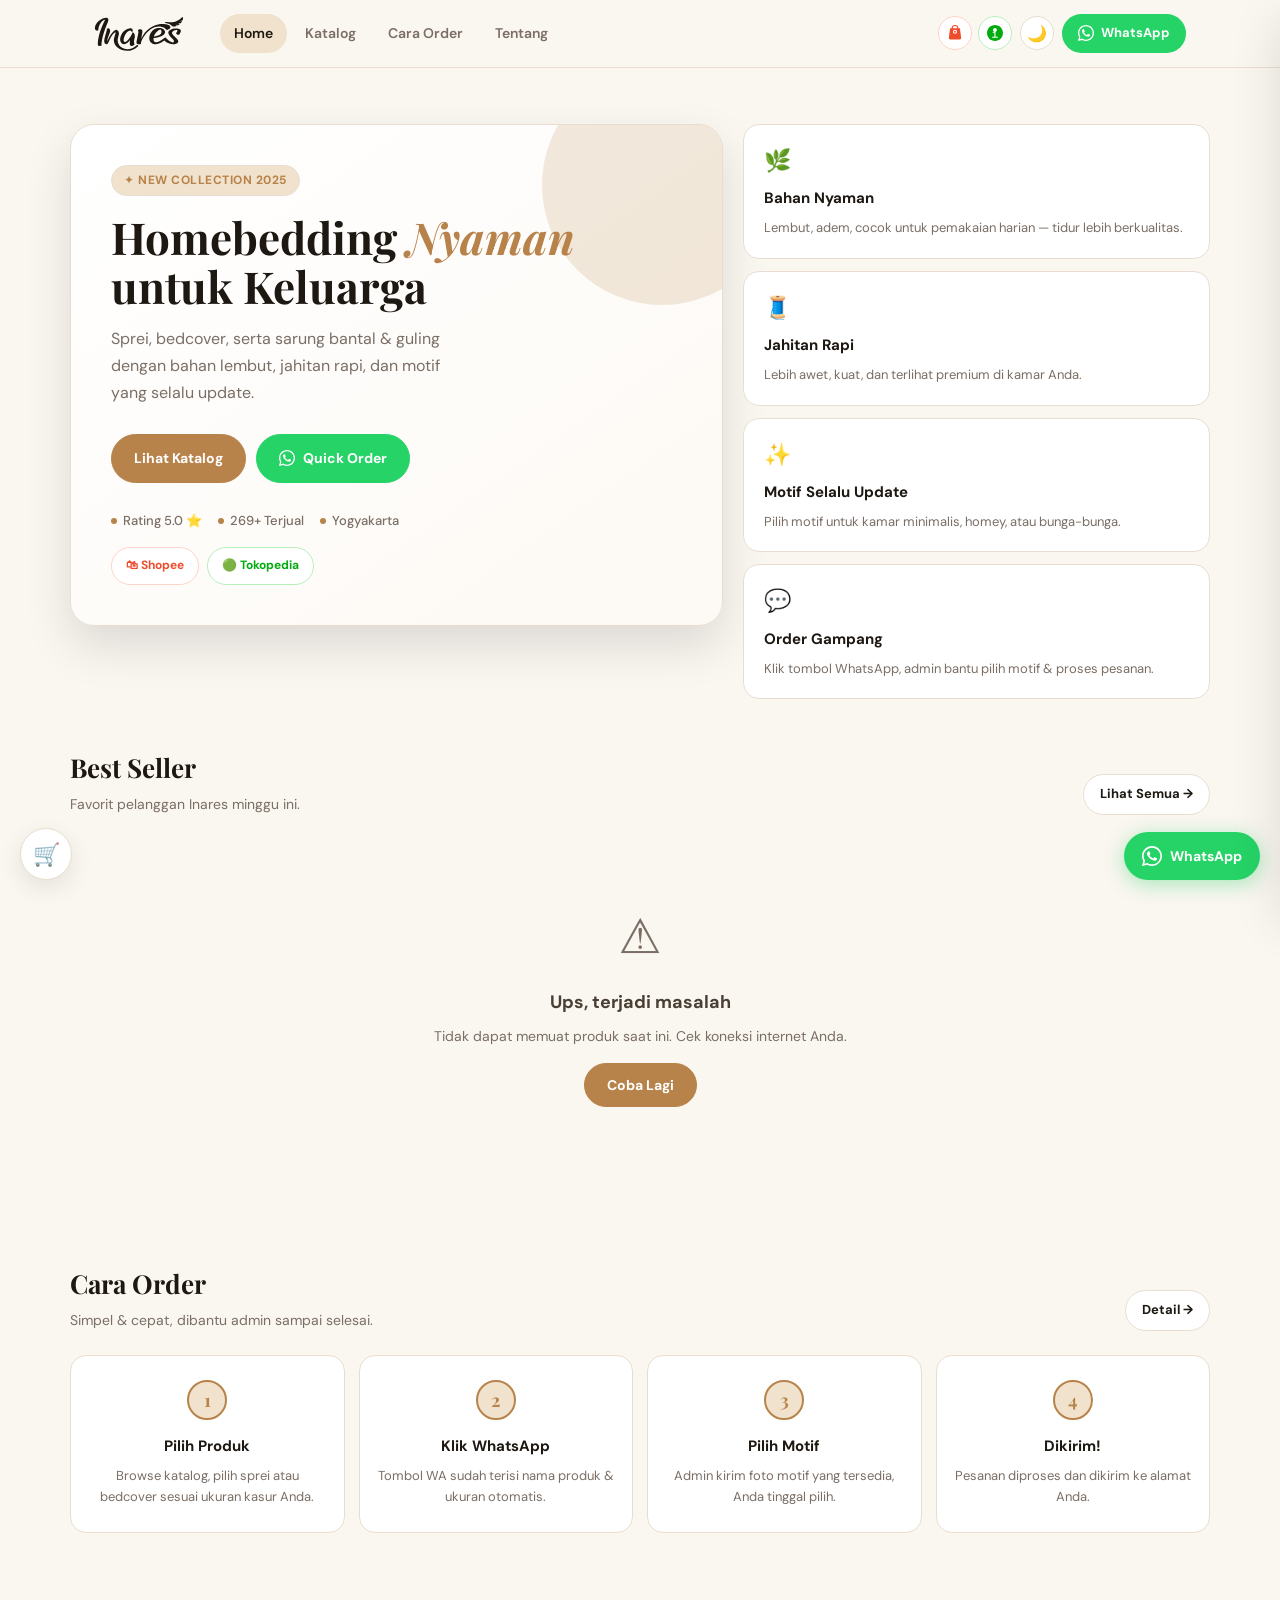
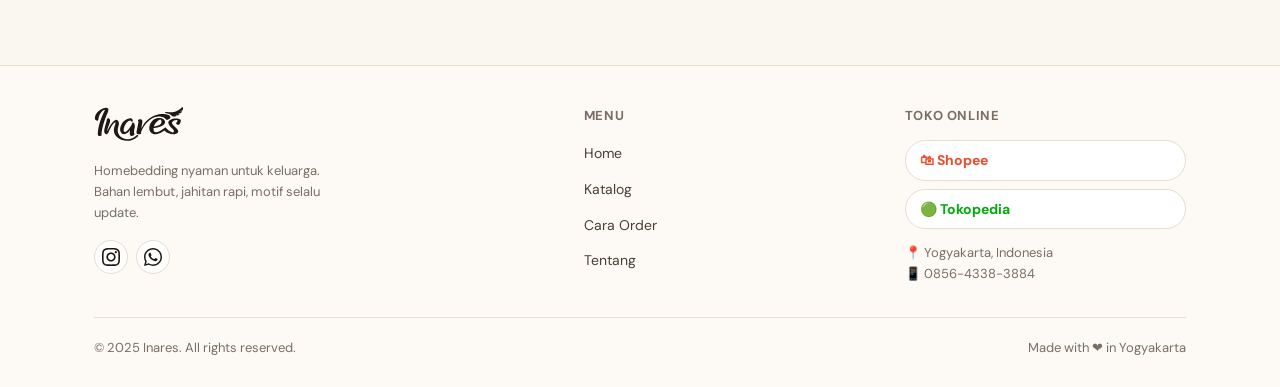
==== commit 1e99cd85: "Add files via upload" ====
--- a/index.html
+++ b/index.html
@@ -51,10 +51,10 @@
       <div class="nav-right">
         <div class="nav-market">
           <a class="shopee" href="https://shopee.co.id/inaresofficial" target="_blank" rel="noopener" title="Shopee Inares">
-            <svg viewBox="0 0 24 24" width="16" height="16" fill="currentColor" xmlns="http://www.w3.org/2000/svg"><path d="M12 1a4.77 4.77 0 0 0-4.77 4.77H5.14L3.56 21h16.88L18.86 5.77h-2.09A4.77 4.77 0 0 0 12 1zm0 1.5a3.27 3.27 0 0 1 3.27 3.27H8.73A3.27 3.27 0 0 1 12 2.5zM12 11a2.5 2.5 0 1 1 0 5 2.5 2.5 0 0 1 0-5z"/></svg>
+            <svg viewBox="0 0 24 24" width="16" height="16" fill="currentColor" xmlns="http://www.w3.org/2000/svg"><path d="M19.426 5.234a.4.4 0 0 0-.392-.324h-1.902A5.207 5.207 0 0 0 12 0a5.207 5.207 0 0 0-5.132 4.91H4.966a.4.4 0 0 0-.392.324L2.8 19.11A2.196 2.196 0 0 0 4.966 21.6h14.068a2.196 2.196 0 0 0 2.166-2.49ZM12 1.6a3.604 3.604 0 0 1 3.525 3.31H8.475A3.604 3.604 0 0 1 12 1.6Zm0 11.7a3.1 3.1 0 1 1 3.1-3.1A3.104 3.104 0 0 1 12 13.3Zm0-4.6a1.5 1.5 0 1 0 1.5 1.5A1.501 1.501 0 0 0 12 8.7Z"/></svg>
           </a>
           <a class="tokped" href="https://www.tokopedia.com/inaresofficial" target="_blank" rel="noopener" title="Tokopedia Inares">
-            <svg viewBox="0 0 24 24" width="16" height="16" fill="currentColor" xmlns="http://www.w3.org/2000/svg"><path d="M12 2C6.477 2 2 6.477 2 12s4.477 10 10 10 10-4.477 10-10S17.523 2 12 2zm0 4a1.5 1.5 0 1 1 0 3 1.5 1.5 0 0 1 0-3zm2.5 10.5h-5v-1h1.75V11H9.5v-1h2.25V9h1.5v1H15v1h-1.75v4.5H14.5v1z"/></svg>
+            <svg viewBox="0 0 24 24" width="16" height="16" fill="currentColor" xmlns="http://www.w3.org/2000/svg"><path d="M12 0C5.373 0 0 5.373 0 12s5.373 12 12 12 12-5.373 12-12S18.627 0 12 0zm-.007 4.46c1.578 0 2.862 1.284 2.862 2.861 0 1.578-1.284 2.862-2.862 2.862-1.577 0-2.861-1.284-2.861-2.862 0-1.577 1.284-2.861 2.861-2.861zm4.325 14.655H7.674v-1.66h3.412v-5.736H8.58v-1.66h4.165v7.396h3.573v1.66z"/></svg>
           </a>
         </div>
         <button class="theme-toggle" title="Ganti tema">
@@ -193,9 +193,12 @@
           </div>
           <p class="footer-tagline">Homebedding nyaman untuk keluarga. Bahan lembut, jahitan rapi, motif selalu update.</p>
           <div class="footer-social">
-            <a href="https://www.instagram.com/inaresofficial" target="_blank" rel="noopener" title="Instagram">📸</a>
-            <a href="https://wa.me/6285643383884" target="_blank" rel="noopener" title="WhatsApp">💬</a>
-            <a href="https://shopee.co.id/inaresofficial" target="_blank" rel="noopener" title="Shopee">🛍</a>
+            <a href="https://www.instagram.com/inaresofficial" target="_blank" rel="noopener" title="Instagram">
+              <svg viewBox="0 0 24 24" fill="currentColor" width="18" height="18"><path d="M12 2.163c3.204 0 3.584.012 4.85.07 3.252.148 4.771 1.691 4.919 4.919.058 1.265.069 1.645.069 4.849 0 3.205-.012 3.584-.069 4.849-.149 3.225-1.664 4.771-4.919 4.919-1.266.058-1.644.07-4.85.07-3.204 0-3.584-.012-4.849-.07-3.26-.149-4.771-1.699-4.919-4.92-.058-1.265-.07-1.644-.07-4.849 0-3.204.013-3.583.07-4.849.149-3.227 1.664-4.771 4.919-4.919 1.266-.057 1.645-.069 4.849-.069zm0-2.163c-3.259 0-3.667.014-4.947.072-4.358.2-6.78 2.618-6.98 6.98-.059 1.281-.073 1.689-.073 4.948 0 3.259.014 3.668.072 4.948.2 4.358 2.618 6.78 6.98 6.98 1.281.058 1.689.072 4.948.072 3.259 0 3.668-.014 4.948-.072 4.354-.2 6.782-2.618 6.979-6.98.059-1.28.073-1.689.073-4.948 0-3.259-.014-3.667-.072-4.947-.196-4.354-2.617-6.78-6.979-6.98-1.281-.059-1.69-.073-4.949-.073zm0 5.838c-3.403 0-6.162 2.759-6.162 6.162s2.759 6.163 6.162 6.163 6.162-2.759 6.162-6.163c0-3.403-2.759-6.162-6.162-6.162zm0 10.162c-2.209 0-4-1.79-4-4 0-2.209 1.791-4 4-4s4 1.791 4 4c0 2.21-1.791 4-4 4zm6.406-11.845c-.796 0-1.441.645-1.441 1.44s.645 1.44 1.441 1.44c.795 0 1.439-.645 1.439-1.44s-.644-1.44-1.439-1.44z"/></svg>
+            </a>
+            <a href="https://wa.me/6285643383884" target="_blank" rel="noopener" title="WhatsApp">
+              <svg viewBox="0 0 24 24" fill="currentColor" width="18" height="18"><path d="M17.472 14.382c-.297-.149-1.758-.867-2.03-.967-.273-.099-.471-.148-.67.15-.197.297-.767.966-.94 1.164-.173.199-.347.223-.644.075-.297-.15-1.255-.463-2.39-1.475-.883-.788-1.48-1.761-1.653-2.059-.173-.297-.018-.458.13-.606.134-.133.298-.347.446-.52.149-.174.198-.298.298-.497.099-.198.05-.371-.025-.52-.075-.149-.669-1.612-.916-2.207-.242-.579-.487-.5-.669-.51-.173-.008-.371-.01-.57-.01-.198 0-.52.074-.792.372-.272.297-1.04 1.016-1.04 2.479 0 1.462 1.065 2.875 1.213 3.074.149.198 2.096 3.2 5.077 4.487.709.306 1.262.489 1.694.625.712.227 1.36.195 1.871.118.571-.085 1.758-.719 2.006-1.413.248-.694.248-1.289.173-1.413-.074-.124-.272-.198-.57-.347z"/><path d="M12 0C5.373 0 0 5.373 0 12c0 2.127.557 4.124 1.528 5.855L0 24l6.335-1.508C8.054 23.455 9.987 24 12 24c6.627 0 12-5.373 12-12S18.627 0 12 0zm0 22c-1.891 0-3.655-.52-5.163-1.426l-.37-.22-3.762.896.957-3.67-.242-.38C2.524 15.618 2 13.872 2 12 2 6.486 6.486 2 12 2s10 4.486 10 10-4.486 10-10 10z"/></svg>
+            </a>
           </div>
         </div>
 
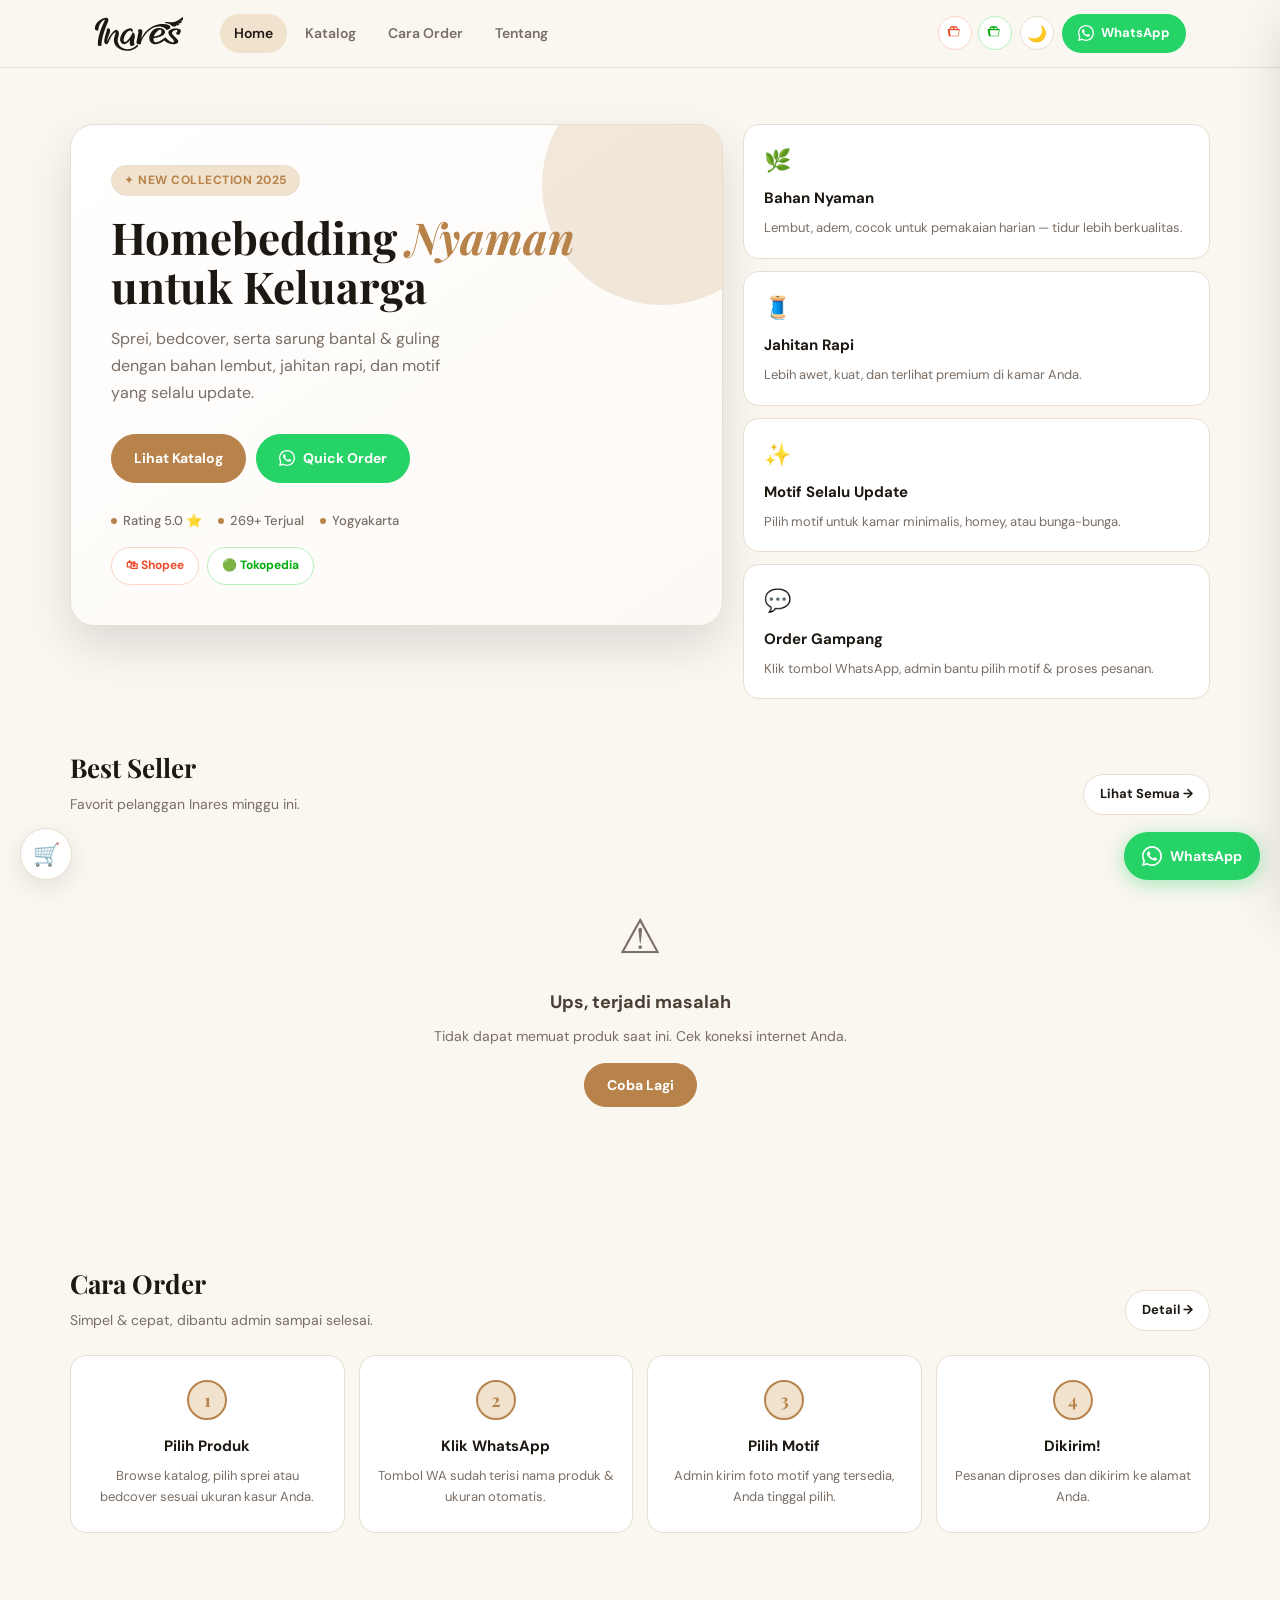
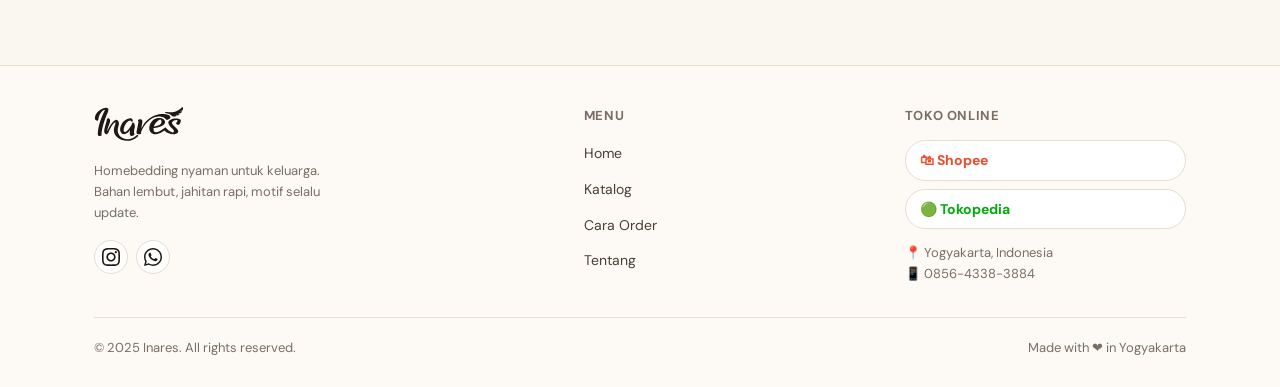
==== commit 4744bc06: "Add files via upload" ====
--- a/index.html
+++ b/index.html
@@ -51,10 +51,10 @@
       <div class="nav-right">
         <div class="nav-market">
           <a class="shopee" href="https://shopee.co.id/inaresofficial" target="_blank" rel="noopener" title="Shopee Inares">
-            <svg viewBox="0 0 24 24" width="16" height="16" fill="currentColor" xmlns="http://www.w3.org/2000/svg"><path d="M19.426 5.234a.4.4 0 0 0-.392-.324h-1.902A5.207 5.207 0 0 0 12 0a5.207 5.207 0 0 0-5.132 4.91H4.966a.4.4 0 0 0-.392.324L2.8 19.11A2.196 2.196 0 0 0 4.966 21.6h14.068a2.196 2.196 0 0 0 2.166-2.49ZM12 1.6a3.604 3.604 0 0 1 3.525 3.31H8.475A3.604 3.604 0 0 1 12 1.6Zm0 11.7a3.1 3.1 0 1 1 3.1-3.1A3.104 3.104 0 0 1 12 13.3Zm0-4.6a1.5 1.5 0 1 0 1.5 1.5A1.501 1.501 0 0 0 12 8.7Z"/></svg>
+            <svg viewBox="0 0 24 24" width="16" height="16" fill="#ee4d2d" xmlns="http://www.w3.org/2000/svg"><path d="M6 2a1 1 0 0 0-.894.553L3.382 6H2a1 1 0 0 0-.98 1.196l1.5 9A1 1 0 0 0 3.5 17h13a1 1 0 0 0 .98-.804l1.5-9A1 1 0 0 0 18 6h-1.382l-1.724-3.447A1 1 0 0 0 14 2H6zm0 2h2.382l1 2H5.618L6 4zm4.618 2 1-2H14l1 2h-4.382zM4.118 8h13.764l-1.333 8H5.451L4.118 8z"/></svg>
           </a>
           <a class="tokped" href="https://www.tokopedia.com/inaresofficial" target="_blank" rel="noopener" title="Tokopedia Inares">
-            <svg viewBox="0 0 24 24" width="16" height="16" fill="currentColor" xmlns="http://www.w3.org/2000/svg"><path d="M12 0C5.373 0 0 5.373 0 12s5.373 12 12 12 12-5.373 12-12S18.627 0 12 0zm-.007 4.46c1.578 0 2.862 1.284 2.862 2.861 0 1.578-1.284 2.862-2.862 2.862-1.577 0-2.861-1.284-2.861-2.862 0-1.577 1.284-2.861 2.861-2.861zm4.325 14.655H7.674v-1.66h3.412v-5.736H8.58v-1.66h4.165v7.396h3.573v1.66z"/></svg>
+            <svg viewBox="0 0 24 24" width="16" height="16" fill="#03ac0e" xmlns="http://www.w3.org/2000/svg"><path d="M6 2a1 1 0 0 0-.894.553L3.382 6H2a1 1 0 0 0-.98 1.196l1.5 9A1 1 0 0 0 3.5 17h13a1 1 0 0 0 .98-.804l1.5-9A1 1 0 0 0 18 6h-1.382l-1.724-3.447A1 1 0 0 0 14 2H6zm0 2h2.382l1 2H5.618L6 4zm4.618 2 1-2H14l1 2h-4.382zM4.118 8h13.764l-1.333 8H5.451L4.118 8z"/></svg>
           </a>
         </div>
         <button class="theme-toggle" title="Ganti tema">
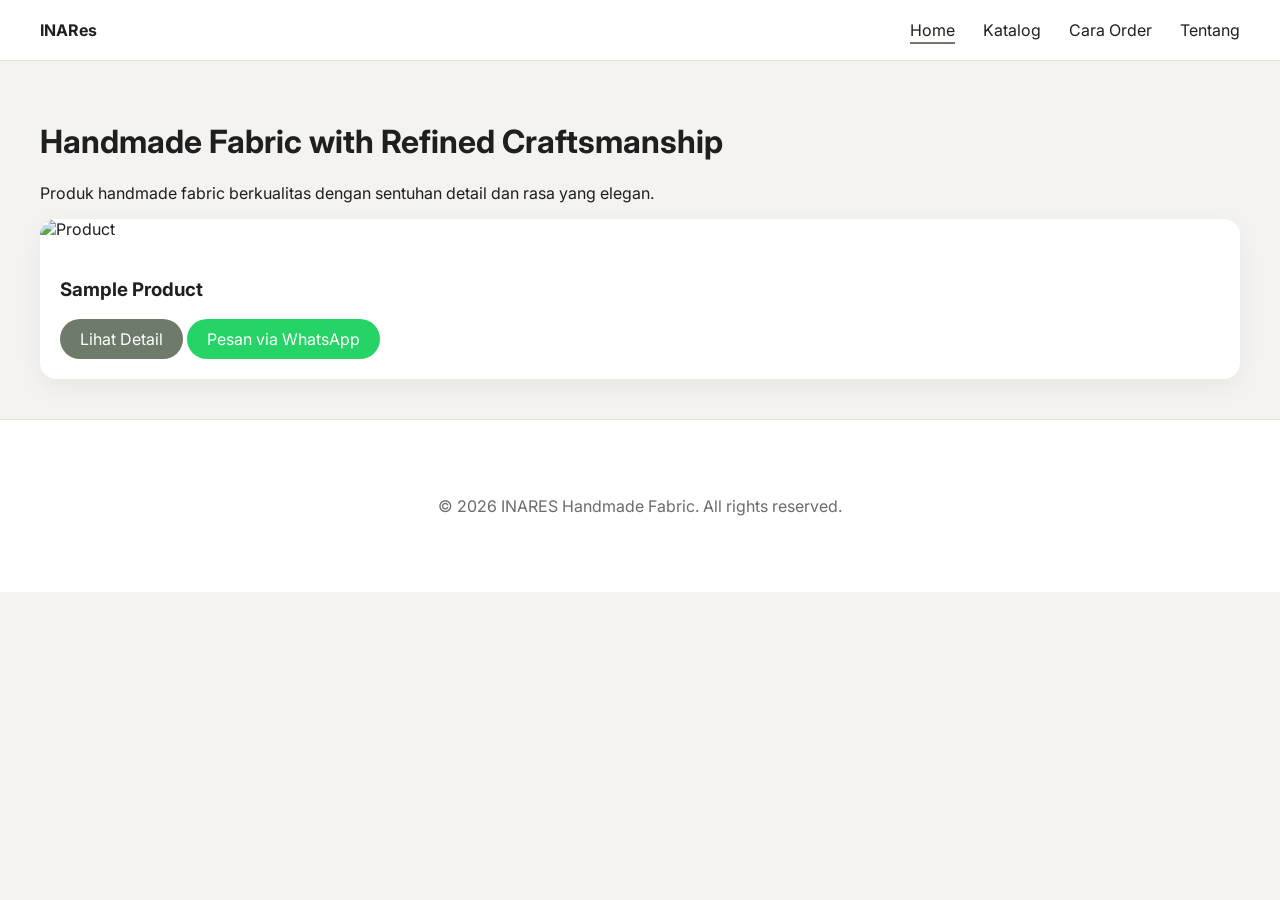
==== commit 70e2d06c: "Add files via upload" ====
--- a/index.html
+++ b/index.html
@@ -1,272 +1,36 @@
-<!doctype html>
-<html lang="id" data-theme="light">
+
+<!DOCTYPE html>
+<html lang="id">
 <head>
-  <meta charset="utf-8" />
-  <meta name="viewport" content="width=device-width,initial-scale=1" />
+<meta charset="UTF-8">
+<meta name="viewport" content="width=device-width, initial-scale=1.0">
+<title>INARes Handmade Fabric</title>
 
-  <!-- SEO -->
-  <title>Inares — Homebedding Nyaman untuk Keluarga</title>
-  <meta name="description" content="Sprei, bedcover, dan sarung bantal berkualitas dari Inares. Bahan lembut, jahitan rapi, motif selalu update. Order mudah via WhatsApp." />
-  <meta name="keywords" content="sprei, bedcover, sarung bantal, homebedding, Inares, Yogyakarta" />
-  <link rel="canonical" href="https://inares.pages.dev/" />
+<link href="https://fonts.googleapis.com/css2?family=Inter:wght@300;400;500;600&display=swap" rel="stylesheet">
+<link rel="stylesheet" href="assets/css/style.css">
+<script defer src="assets/js/app.js"></script>
+</head>
+<body>
 
-  <!-- Open Graph -->
-  <meta property="og:type" content="website" />
-  <meta property="og:title" content="Inares — Homebedding Nyaman untuk Keluarga" />
-  <meta property="og:description" content="Sprei, bedcover, dan sarung bantal berkualitas. Order mudah via WhatsApp." />
-  <meta property="og:url" content="https://inares.pages.dev/" />
-  <meta property="og:site_name" content="Inares" />
+<div id="header"></div>
 
-  <!-- Fonts -->
-  <link rel="preconnect" href="https://fonts.googleapis.com" />
-  <link rel="preconnect" href="https://fonts.gstatic.com" crossorigin />
+<div class="container">
+  <h1>Handmade Fabric with Refined Craftsmanship</h1>
+  <p>Produk handmade fabric berkualitas dengan sentuhan detail dan rasa yang elegan.</p>
 
-  <link rel="stylesheet" href="assets/style.css" />
-  <!-- Apply theme before render to avoid flash -->
-  <script>
-    (function(){
-      var t=localStorage.getItem('inares-theme')||(window.matchMedia('(prefers-color-scheme:dark)').matches?'dark':'light');
-      document.documentElement.setAttribute('data-theme',t);
-    })();
-  </script>
-</head>
-<body data-page="home">
-
-  <!-- ── NAVBAR ── -->
-  <nav class="nav">
-    <div class="container nav-inner">
-      <div class="brand">
-        <a href="index.html">
-          <svg class="brand-logo" viewBox="0 0 709 284" width="160" height="64" xmlns="http://www.w3.org/2000/svg" aria-label="Inares"><path d="M6.599,100.318c0.361,11.859 25.205,23.417 26.964,8.093c7.838,-68.282 57.801,-85.993 52.686,-76.185c-19.681,37.734 -54.624,117.428 -56.837,186.24c-0.794,24.682 23.562,20.823 31.835,13.176c0.136,-0.128 0.169,-0.331 0.081,-0.496c-1.612,-3.017 -3.446,-5.07 -2.126,-17.711c3.915,-37.49 19.574,-99.094 49.967,-166.08c9.338,-20.581 2.209,-32.624 -12.249,-33.552c-27.333,-1.754 -91.949,33.099 -90.321,86.515Z" fill="currentColor"/><path d="M373.105,179.535c15.326,-36.949 55.926,-100.16 139.041,-114.692c32.211,-5.632 104.636,-0.541 87.474,31.533c-1.35,2.523 -29.095,21.234 -30.633,11.102c-0.687,-4.527 -20.293,-24.584 -59.284,-24.584c-75.982,0 -137.022,97.783 -139.565,135.316c-0.014,0.203 0.085,0.4 0.138,0.59c0.004,0.015 0.002,0.031 -0.006,0.045c-2.384,3.835 -15.519,5.687 -23.738,3.328c-9.428,-2.706 -13.769,-10.514 -11.578,-19.739c3.931,-16.546 10.408,-49.709 14.752,-72.91c2.746,-7.693 -4.445,-12.141 -3.962,-15.212c0.338,-2.151 6.562,-6.112 8.505,-6.912c23.888,-9.834 29.161,9.944 26.654,22.205c-4.243,20.747 -5.852,34.64 -7.796,49.93Z" fill="currentColor"/><path d="M283.996,189.98c-10.436,14.176 -27.812,32.884 -46.835,32.884c-21.016,0 -40.699,-22.893 -27.09,-62.522c13.609,-39.629 42.774,-57.437 67.157,-62.253c29.454,-5.817 28.484,20.395 28.441,21.307c-0.001,0.016 -0.005,0.032 -0.012,0.046c-0.19,0.363 -2.75,5.113 -6.804,5.113c-4.215,0 -5.912,-11.352 -11.887,-11.113c-21.173,0.846 -36.441,21.851 -45.975,44.001c-8.854,20.57 -11.535,46.643 2.28,47.448c15.812,0.921 43.574,-37.625 53.799,-58.992c1.994,-4.166 2.87,-8.06 3.96,-11.649c3.266,-10.749 26.501,5.88 20.29,35.311c-2.749,9.105 -11.35,39.995 -0.914,52.48c1.371,1.64 -17.696,19.884 -30.702,12.954c-9.398,-5.008 -8.126,-15.418 -7.413,-29.923c0.253,-5.155 0.856,-10.193 1.705,-15.092Z" fill="currentColor"/><path d="M104.987,220.289c-9.408,6.408 -29.966,-2 -24.21,-33.425c5.787,-31.592 10.546,-40.813 14.669,-57.412c1.272,-5.121 5.58,-14.705 5.504,-27.814c-0.001,-0.093 0.045,-0.181 0.121,-0.235c18.228,-12.751 29.17,6.27 24.537,24.577c-2.438,9.634 -16.724,44.04 -20.02,59.564c-1.377,6.486 -2.365,10.444 -2.776,13.672c5.035,-5.948 34.496,-80.165 67.611,-89.55c11.096,-3.144 30.989,11.856 24.474,38.894c-1.733,7.189 -2.839,13.142 -4.452,18.1c-26.167,80.417 79.763,131.291 145.618,63.111c4.21,-4.359 12.351,0.353 13.058,6.346c0.008,0.068 -0.015,0.137 -0.062,0.187c-75.81,80.621 -211.923,23.767 -190.828,-62.334c2.74,-11.182 16.329,-48.855 9.676,-46.141c-33.843,13.809 -50.975,84.868 -62.846,92.467l-0.074,-0.006Z" fill="currentColor"/><path d="M554.338,193.74c-17.141,12.248 -45.631,30.323 -67.489,29.413c-30.118,-1.254 -59.229,-20.091 -49.216,-64.889c7.644,-34.197 36.146,-61.656 66.892,-64.076c46.852,-3.688 64.049,26.306 51.045,45.806c-17.732,26.589 -68.08,31.177 -85.581,33.985c-2.291,14.849 -0.406,31.028 17.432,33.54c12.423,1.749 41.095,-15.589 59.428,-28.402c8.102,-6.289 17.193,-13.328 18.667,-9.067c3.905,11.295 55.665,50.428 63.234,34.564c9.088,-19.047 -31.372,-31.873 -42.14,-67.559c-6.274,-20.794 24.47,-38.725 56.494,-38.725c67.855,0 33.802,38.061 29.289,48.302c-1.774,4.024 -23.486,1.047 -24.996,-8.701c-0.675,-4.356 21.278,-27.507 4.818,-27.101c-27.801,0.685 -41.138,17.071 -36.694,27.745c11.036,26.503 62.639,48.91 45.435,72.012c-12.903,17.327 -73.348,18.127 -106.617,-16.847Zm-81.974,-30.627c12.564,-2.653 38.746,-8.887 51.568,-19.39c13.047,-10.687 8.366,-36.648 -1.796,-36.299c-12.443,0.428 -40.509,30.026 -46.272,45.059c-1.026,2.676 -2.323,6.387 -3.499,10.63Z" fill="currentColor"/><path d="M652.797,77.474c0.022,0.025 0.032,0.059 0.024,0.091c-0.007,0.033 -0.03,0.06 -0.061,0.072c-2.693,1.118 -5.481,2.119 -8.361,2.982c-18.579,4.189 -27.845,0.936 -33.232,-5.867c-10.603,-13.389 -33.663,-17.654 -50.898,-20.349c-1.224,-0.191 -4.432,-2.055 1.469,-4.348c30.5,-11.848 66.905,24.304 134.567,-41.613c0.056,-0.055 0.142,-0.067 0.211,-0.03c6.542,3.552 7.151,13.084 2.758,24.241c-0.027,0.069 -0.077,0.127 -0.141,0.164c-5.763,3.342 -13.126,6.223 -19.722,6.728c-7.292,0.557 3.501,2.685 15.849,1.117c0.028,-0.004 0.057,0.009 0.073,0.033c0.016,0.024 0.017,0.055 0.003,0.08c-3.005,5.237 -6.971,10.593 -11.815,15.679c-0.046,0.048 -0.108,0.078 -0.175,0.082c-5.377,0.382 -11.56,0.002 -17.437,-1.697c-5.665,-1.638 1.147,4.322 10.82,7.911c0.023,0.009 0.04,0.029 0.044,0.053c0.004,0.024 -0.004,0.049 -0.023,0.065c-5.149,4.403 -11.013,8.429 -17.526,11.773c-0.053,0.027 -0.116,0.03 -0.172,0.008c-4.393,-1.774 -10.32,-4.721 -13.17,-6.729c-3.673,-2.589 1.115,3.188 6.915,9.554Z" fill="currentColor"/></svg>
-        </a>
-      </div>
-
-      <div class="nav-menu">
-        <a href="index.html" class="active">Home</a>
-        <a href="katalog.html">Katalog</a>
-        <a href="cara-order.html">Cara Order</a>
-        <a href="tentang.html">Tentang</a>
-      </div>
-
-      <div class="nav-right">
-        <div class="nav-market">
-          <a class="shopee" href="https://shopee.co.id/inaresofficial" target="_blank" rel="noopener" title="Shopee Inares">
-            <svg viewBox="0 0 24 24" width="16" height="16" fill="#ee4d2d" xmlns="http://www.w3.org/2000/svg"><path d="M6 2a1 1 0 0 0-.894.553L3.382 6H2a1 1 0 0 0-.98 1.196l1.5 9A1 1 0 0 0 3.5 17h13a1 1 0 0 0 .98-.804l1.5-9A1 1 0 0 0 18 6h-1.382l-1.724-3.447A1 1 0 0 0 14 2H6zm0 2h2.382l1 2H5.618L6 4zm4.618 2 1-2H14l1 2h-4.382zM4.118 8h13.764l-1.333 8H5.451L4.118 8z"/></svg>
-          </a>
-          <a class="tokped" href="https://www.tokopedia.com/inaresofficial" target="_blank" rel="noopener" title="Tokopedia Inares">
-            <svg viewBox="0 0 24 24" width="16" height="16" fill="#03ac0e" xmlns="http://www.w3.org/2000/svg"><path d="M6 2a1 1 0 0 0-.894.553L3.382 6H2a1 1 0 0 0-.98 1.196l1.5 9A1 1 0 0 0 3.5 17h13a1 1 0 0 0 .98-.804l1.5-9A1 1 0 0 0 18 6h-1.382l-1.724-3.447A1 1 0 0 0 14 2H6zm0 2h2.382l1 2H5.618L6 4zm4.618 2 1-2H14l1 2h-4.382zM4.118 8h13.764l-1.333 8H5.451L4.118 8z"/></svg>
-          </a>
-        </div>
-        <button class="theme-toggle" title="Ganti tema">
-          <span class="icon-moon">🌙</span>
-          <span class="icon-sun">☀️</span>
-        </button>
-        <a class="btn-wa-nav" href="https://wa.me/6285643383884?text=Halo%20Inares%2C%20saya%20mau%20tanya%20produk." target="_blank" rel="noopener">
-          <svg viewBox="0 0 24 24" fill="currentColor"><path d="M17.472 14.382c-.297-.149-1.758-.867-2.03-.967-.273-.099-.471-.148-.67.15-.197.297-.767.966-.94 1.164-.173.199-.347.223-.644.075-.297-.15-1.255-.463-2.39-1.475-.883-.788-1.48-1.761-1.653-2.059-.173-.297-.018-.458.13-.606.134-.133.298-.347.446-.52.149-.174.198-.298.298-.497.099-.198.05-.371-.025-.52-.075-.149-.669-1.612-.916-2.207-.242-.579-.487-.5-.669-.51-.173-.008-.371-.01-.57-.01-.198 0-.52.074-.792.372-.272.297-1.04 1.016-1.04 2.479 0 1.462 1.065 2.875 1.213 3.074.149.198 2.096 3.2 5.077 4.487.709.306 1.262.489 1.694.625.712.227 1.36.195 1.871.118.571-.085 1.758-.719 2.006-1.413.248-.694.248-1.289.173-1.413-.074-.124-.272-.198-.57-.347z"/><path d="M12 0C5.373 0 0 5.373 0 12c0 2.127.557 4.124 1.528 5.855L0 24l6.335-1.508C8.054 23.455 9.987 24 12 24c6.627 0 12-5.373 12-12S18.627 0 12 0zm0 22c-1.891 0-3.655-.52-5.163-1.426l-.37-.22-3.762.896.957-3.67-.242-.38C2.524 15.618 2 13.872 2 12 2 6.486 6.486 2 12 2s10 4.486 10 10-4.486 10-10 10z"/></svg>
-          <span>WhatsApp</span>
-        </a>
-        <button class="hamburger" aria-label="Menu">
-          <span></span><span></span><span></span>
-        </button>
-      </div>
-    </div>
-  </nav>
-
-  <!-- Mobile Menu -->
-  <div class="mobile-menu">
-    <a href="index.html" class="active">🏠 Home</a>
-    <a href="katalog.html">🛍 Katalog</a>
-    <a href="cara-order.html">📋 Cara Order</a>
-    <a href="tentang.html">💬 Tentang</a>
-    <div class="mobile-menu-divider"></div>
-    <div class="mobile-market-links">
-      <a class="shopee" href="https://shopee.co.id/inaresofficial" target="_blank" rel="noopener">🛍 Shopee</a>
-      <a class="tokped" href="https://www.tokopedia.com/inaresofficial" target="_blank" rel="noopener">🟢 Tokopedia</a>
-    </div>
-    <a href="https://wa.me/6285643383884?text=Halo%20Inares%2C%20saya%20mau%20order." target="_blank" rel="noopener" class="btn btn-wa" style="justify-content:center;margin-top:8px">
-      💬 Chat WhatsApp
-    </a>
-  </div>
-
-  <!-- ── HERO ── -->
-  <div class="container hero">
-    <div class="hero-grid fade-up">
-      <div class="hero-main">
-        <div class="hero-eyebrow">✦ New Collection 2025</div>
-        <h1>Homebedding <em>Nyaman</em><br/>untuk Keluarga</h1>
-        <p>Sprei, bedcover, serta sarung bantal & guling dengan bahan lembut, jahitan rapi, dan motif yang selalu update.</p>
-        <div class="hero-actions">
-          <a class="btn btn-primary" href="katalog.html">Lihat Katalog</a>
-          <a class="btn btn-wa" href="https://wa.me/6285643383884?text=Halo%20Inares%2C%20saya%20mau%20order.%20Mohon%20info%20motif%20yang%20ready." target="_blank" rel="noopener">
-            <svg viewBox="0 0 24 24" fill="currentColor" style="width:16px;height:16px"><path d="M17.472 14.382c-.297-.149-1.758-.867-2.03-.967-.273-.099-.471-.148-.67.15-.197.297-.767.966-.94 1.164-.173.199-.347.223-.644.075-.297-.15-1.255-.463-2.39-1.475-.883-.788-1.48-1.761-1.653-2.059-.173-.297-.018-.458.13-.606.134-.133.298-.347.446-.52.149-.174.198-.298.298-.497.099-.198.05-.371-.025-.52-.075-.149-.669-1.612-.916-2.207-.242-.579-.487-.5-.669-.51-.173-.008-.371-.01-.57-.01-.198 0-.52.074-.792.372-.272.297-1.04 1.016-1.04 2.479 0 1.462 1.065 2.875 1.213 3.074.149.198 2.096 3.2 5.077 4.487.709.306 1.262.489 1.694.625.712.227 1.36.195 1.871.118.571-.085 1.758-.719 2.006-1.413.248-.694.248-1.289.173-1.413-.074-.124-.272-.198-.57-.347z"/><path d="M12 0C5.373 0 0 5.373 0 12c0 2.127.557 4.124 1.528 5.855L0 24l6.335-1.508C8.054 23.455 9.987 24 12 24c6.627 0 12-5.373 12-12S18.627 0 12 0zm0 22c-1.891 0-3.655-.52-5.163-1.426l-.37-.22-3.762.896.957-3.67-.242-.38C2.524 15.618 2 13.872 2 12 2 6.486 6.486 2 12 2s10 4.486 10 10-4.486 10-10 10z"/></svg>
-            Quick Order
-          </a>
-        </div>
-        <div class="hero-trust">
-          <div class="trust-item"><span class="dot"></span> Rating 5.0 ⭐</div>
-          <div class="trust-item"><span class="dot"></span> 269+ Terjual</div>
-          <div class="trust-item"><span class="dot"></span> Yogyakarta</div>
-        </div>
-        <div class="store-badges" style="margin-top:16px">
-          <a class="store-badge shopee" href="https://shopee.co.id/inaresofficial" target="_blank" rel="noopener">🛍 Shopee</a>
-          <a class="store-badge tokped" href="https://www.tokopedia.com/inaresofficial" target="_blank" rel="noopener">🟢 Tokopedia</a>
-        </div>
-      </div>
-
-      <div class="hero-aside fade-up-2">
-        <div class="hero-badge">
-          <div class="hero-badge-icon">🌿</div>
-          <strong>Bahan Nyaman</strong>
-          <span>Lembut, adem, cocok untuk pemakaian harian — tidur lebih berkualitas.</span>
-        </div>
-        <div class="hero-badge">
-          <div class="hero-badge-icon">🧵</div>
-          <strong>Jahitan Rapi</strong>
-          <span>Lebih awet, kuat, dan terlihat premium di kamar Anda.</span>
-        </div>
-        <div class="hero-badge">
-          <div class="hero-badge-icon">✨</div>
-          <strong>Motif Selalu Update</strong>
-          <span>Pilih motif untuk kamar minimalis, homey, atau bunga-bunga.</span>
-        </div>
-        <div class="hero-badge">
-          <div class="hero-badge-icon">💬</div>
-          <strong>Order Gampang</strong>
-          <span>Klik tombol WhatsApp, admin bantu pilih motif & proses pesanan.</span>
-        </div>
-      </div>
-    </div>
-
-    <!-- Best Seller -->
-    <div class="section">
-      <div class="section-header fade-up">
-        <div>
-          <h2>Best Seller</h2>
-          <p>Favorit pelanggan Inares minggu ini.</p>
-        </div>
-        <a class="btn btn-sm" href="katalog.html">Lihat Semua →</a>
-      </div>
-      <div class="grid" id="bestSellerGrid"></div>
-    </div>
-
-    <!-- How to Order -->
-    <div class="section fade-up">
-      <div class="section-header">
-        <div>
-          <h2>Cara Order</h2>
-          <p>Simpel & cepat, dibantu admin sampai selesai.</p>
-        </div>
-        <a class="btn btn-sm" href="cara-order.html">Detail →</a>
-      </div>
-      <div class="steps-grid">
-        <div class="step-card">
-          <div class="step-num">1</div>
-          <h3>Pilih Produk</h3>
-          <p>Browse katalog, pilih sprei atau bedcover sesuai ukuran kasur Anda.</p>
-        </div>
-        <div class="step-card">
-          <div class="step-num">2</div>
-          <h3>Klik WhatsApp</h3>
-          <p>Tombol WA sudah terisi nama produk & ukuran otomatis.</p>
-        </div>
-        <div class="step-card">
-          <div class="step-num">3</div>
-          <h3>Pilih Motif</h3>
-          <p>Admin kirim foto motif yang tersedia, Anda tinggal pilih.</p>
-        </div>
-        <div class="step-card">
-          <div class="step-num">4</div>
-          <h3>Dikirim!</h3>
-          <p>Pesanan diproses dan dikirim ke alamat Anda.</p>
-        </div>
+  <div class="product-grid">
+    <div class="product-card">
+      <img src="https://via.placeholder.com/400x300" alt="Product">
+      <div class="product-info">
+        <h3>Sample Product</h3>
+        <a href="#" class="btn btn-brand">Lihat Detail</a>
+        <a href="#" class="btn btn-whatsapp">Pesan via WhatsApp</a>
       </div>
     </div>
   </div>
+</div>
 
-  <!-- ── FOOTER ── -->
-  <footer class="footer">
-    <div class="container">
-      <div class="footer-grid">
-        <div class="footer-brand">
-          <div class="footer-logo">
-            <svg class="footer-logo-svg" viewBox="0 0 709 284" width="90" height="36" xmlns="http://www.w3.org/2000/svg" aria-label="Inares"><path d="M6.599,100.318c0.361,11.859 25.205,23.417 26.964,8.093c7.838,-68.282 57.801,-85.993 52.686,-76.185c-19.681,37.734 -54.624,117.428 -56.837,186.24c-0.794,24.682 23.562,20.823 31.835,13.176c0.136,-0.128 0.169,-0.331 0.081,-0.496c-1.612,-3.017 -3.446,-5.07 -2.126,-17.711c3.915,-37.49 19.574,-99.094 49.967,-166.08c9.338,-20.581 2.209,-32.624 -12.249,-33.552c-27.333,-1.754 -91.949,33.099 -90.321,86.515Z" fill="currentColor"/><path d="M373.105,179.535c15.326,-36.949 55.926,-100.16 139.041,-114.692c32.211,-5.632 104.636,-0.541 87.474,31.533c-1.35,2.523 -29.095,21.234 -30.633,11.102c-0.687,-4.527 -20.293,-24.584 -59.284,-24.584c-75.982,0 -137.022,97.783 -139.565,135.316c-0.014,0.203 0.085,0.4 0.138,0.59c0.004,0.015 0.002,0.031 -0.006,0.045c-2.384,3.835 -15.519,5.687 -23.738,3.328c-9.428,-2.706 -13.769,-10.514 -11.578,-19.739c3.931,-16.546 10.408,-49.709 14.752,-72.91c2.746,-7.693 -4.445,-12.141 -3.962,-15.212c0.338,-2.151 6.562,-6.112 8.505,-6.912c23.888,-9.834 29.161,9.944 26.654,22.205c-4.243,20.747 -5.852,34.64 -7.796,49.93Z" fill="currentColor"/><path d="M283.996,189.98c-10.436,14.176 -27.812,32.884 -46.835,32.884c-21.016,0 -40.699,-22.893 -27.09,-62.522c13.609,-39.629 42.774,-57.437 67.157,-62.253c29.454,-5.817 28.484,20.395 28.441,21.307c-0.001,0.016 -0.005,0.032 -0.012,0.046c-0.19,0.363 -2.75,5.113 -6.804,5.113c-4.215,0 -5.912,-11.352 -11.887,-11.113c-21.173,0.846 -36.441,21.851 -45.975,44.001c-8.854,20.57 -11.535,46.643 2.28,47.448c15.812,0.921 43.574,-37.625 53.799,-58.992c1.994,-4.166 2.87,-8.06 3.96,-11.649c3.266,-10.749 26.501,5.88 20.29,35.311c-2.749,9.105 -11.35,39.995 -0.914,52.48c1.371,1.64 -17.696,19.884 -30.702,12.954c-9.398,-5.008 -8.126,-15.418 -7.413,-29.923c0.253,-5.155 0.856,-10.193 1.705,-15.092Z" fill="currentColor"/><path d="M104.987,220.289c-9.408,6.408 -29.966,-2 -24.21,-33.425c5.787,-31.592 10.546,-40.813 14.669,-57.412c1.272,-5.121 5.58,-14.705 5.504,-27.814c-0.001,-0.093 0.045,-0.181 0.121,-0.235c18.228,-12.751 29.17,6.27 24.537,24.577c-2.438,9.634 -16.724,44.04 -20.02,59.564c-1.377,6.486 -2.365,10.444 -2.776,13.672c5.035,-5.948 34.496,-80.165 67.611,-89.55c11.096,-3.144 30.989,11.856 24.474,38.894c-1.733,7.189 -2.839,13.142 -4.452,18.1c-26.167,80.417 79.763,131.291 145.618,63.111c4.21,-4.359 12.351,0.353 13.058,6.346c0.008,0.068 -0.015,0.137 -0.062,0.187c-75.81,80.621 -211.923,23.767 -190.828,-62.334c2.74,-11.182 16.329,-48.855 9.676,-46.141c-33.843,13.809 -50.975,84.868 -62.846,92.467l-0.074,-0.006Z" fill="currentColor"/><path d="M554.338,193.74c-17.141,12.248 -45.631,30.323 -67.489,29.413c-30.118,-1.254 -59.229,-20.091 -49.216,-64.889c7.644,-34.197 36.146,-61.656 66.892,-64.076c46.852,-3.688 64.049,26.306 51.045,45.806c-17.732,26.589 -68.08,31.177 -85.581,33.985c-2.291,14.849 -0.406,31.028 17.432,33.54c12.423,1.749 41.095,-15.589 59.428,-28.402c8.102,-6.289 17.193,-13.328 18.667,-9.067c3.905,11.295 55.665,50.428 63.234,34.564c9.088,-19.047 -31.372,-31.873 -42.14,-67.559c-6.274,-20.794 24.47,-38.725 56.494,-38.725c67.855,0 33.802,38.061 29.289,48.302c-1.774,4.024 -23.486,1.047 -24.996,-8.701c-0.675,-4.356 21.278,-27.507 4.818,-27.101c-27.801,0.685 -41.138,17.071 -36.694,27.745c11.036,26.503 62.639,48.91 45.435,72.012c-12.903,17.327 -73.348,18.127 -106.617,-16.847Zm-81.974,-30.627c12.564,-2.653 38.746,-8.887 51.568,-19.39c13.047,-10.687 8.366,-36.648 -1.796,-36.299c-12.443,0.428 -40.509,30.026 -46.272,45.059c-1.026,2.676 -2.323,6.387 -3.499,10.63Z" fill="currentColor"/><path d="M652.797,77.474c0.022,0.025 0.032,0.059 0.024,0.091c-0.007,0.033 -0.03,0.06 -0.061,0.072c-2.693,1.118 -5.481,2.119 -8.361,2.982c-18.579,4.189 -27.845,0.936 -33.232,-5.867c-10.603,-13.389 -33.663,-17.654 -50.898,-20.349c-1.224,-0.191 -4.432,-2.055 1.469,-4.348c30.5,-11.848 66.905,24.304 134.567,-41.613c0.056,-0.055 0.142,-0.067 0.211,-0.03c6.542,3.552 7.151,13.084 2.758,24.241c-0.027,0.069 -0.077,0.127 -0.141,0.164c-5.763,3.342 -13.126,6.223 -19.722,6.728c-7.292,0.557 3.501,2.685 15.849,1.117c0.028,-0.004 0.057,0.009 0.073,0.033c0.016,0.024 0.017,0.055 0.003,0.08c-3.005,5.237 -6.971,10.593 -11.815,15.679c-0.046,0.048 -0.108,0.078 -0.175,0.082c-5.377,0.382 -11.56,0.002 -17.437,-1.697c-5.665,-1.638 1.147,4.322 10.82,7.911c0.023,0.009 0.04,0.029 0.044,0.053c0.004,0.024 -0.004,0.049 -0.023,0.065c-5.149,4.403 -11.013,8.429 -17.526,11.773c-0.053,0.027 -0.116,0.03 -0.172,0.008c-4.393,-1.774 -10.32,-4.721 -13.17,-6.729c-3.673,-2.589 1.115,3.188 6.915,9.554Z" fill="currentColor"/></svg>
-          </div>
-          <p class="footer-tagline">Homebedding nyaman untuk keluarga. Bahan lembut, jahitan rapi, motif selalu update.</p>
-          <div class="footer-social">
-            <a href="https://www.instagram.com/inaresofficial" target="_blank" rel="noopener" title="Instagram">
-              <svg viewBox="0 0 24 24" fill="currentColor" width="18" height="18"><path d="M12 2.163c3.204 0 3.584.012 4.85.07 3.252.148 4.771 1.691 4.919 4.919.058 1.265.069 1.645.069 4.849 0 3.205-.012 3.584-.069 4.849-.149 3.225-1.664 4.771-4.919 4.919-1.266.058-1.644.07-4.85.07-3.204 0-3.584-.012-4.849-.07-3.26-.149-4.771-1.699-4.919-4.92-.058-1.265-.07-1.644-.07-4.849 0-3.204.013-3.583.07-4.849.149-3.227 1.664-4.771 4.919-4.919 1.266-.057 1.645-.069 4.849-.069zm0-2.163c-3.259 0-3.667.014-4.947.072-4.358.2-6.78 2.618-6.98 6.98-.059 1.281-.073 1.689-.073 4.948 0 3.259.014 3.668.072 4.948.2 4.358 2.618 6.78 6.98 6.98 1.281.058 1.689.072 4.948.072 3.259 0 3.668-.014 4.948-.072 4.354-.2 6.782-2.618 6.979-6.98.059-1.28.073-1.689.073-4.948 0-3.259-.014-3.667-.072-4.947-.196-4.354-2.617-6.78-6.979-6.98-1.281-.059-1.69-.073-4.949-.073zm0 5.838c-3.403 0-6.162 2.759-6.162 6.162s2.759 6.163 6.162 6.163 6.162-2.759 6.162-6.163c0-3.403-2.759-6.162-6.162-6.162zm0 10.162c-2.209 0-4-1.79-4-4 0-2.209 1.791-4 4-4s4 1.791 4 4c0 2.21-1.791 4-4 4zm6.406-11.845c-.796 0-1.441.645-1.441 1.44s.645 1.44 1.441 1.44c.795 0 1.439-.645 1.439-1.44s-.644-1.44-1.439-1.44z"/></svg>
-            </a>
-            <a href="https://wa.me/6285643383884" target="_blank" rel="noopener" title="WhatsApp">
-              <svg viewBox="0 0 24 24" fill="currentColor" width="18" height="18"><path d="M17.472 14.382c-.297-.149-1.758-.867-2.03-.967-.273-.099-.471-.148-.67.15-.197.297-.767.966-.94 1.164-.173.199-.347.223-.644.075-.297-.15-1.255-.463-2.39-1.475-.883-.788-1.48-1.761-1.653-2.059-.173-.297-.018-.458.13-.606.134-.133.298-.347.446-.52.149-.174.198-.298.298-.497.099-.198.05-.371-.025-.52-.075-.149-.669-1.612-.916-2.207-.242-.579-.487-.5-.669-.51-.173-.008-.371-.01-.57-.01-.198 0-.52.074-.792.372-.272.297-1.04 1.016-1.04 2.479 0 1.462 1.065 2.875 1.213 3.074.149.198 2.096 3.2 5.077 4.487.709.306 1.262.489 1.694.625.712.227 1.36.195 1.871.118.571-.085 1.758-.719 2.006-1.413.248-.694.248-1.289.173-1.413-.074-.124-.272-.198-.57-.347z"/><path d="M12 0C5.373 0 0 5.373 0 12c0 2.127.557 4.124 1.528 5.855L0 24l6.335-1.508C8.054 23.455 9.987 24 12 24c6.627 0 12-5.373 12-12S18.627 0 12 0zm0 22c-1.891 0-3.655-.52-5.163-1.426l-.37-.22-3.762.896.957-3.67-.242-.38C2.524 15.618 2 13.872 2 12 2 6.486 6.486 2 12 2s10 4.486 10 10-4.486 10-10 10z"/></svg>
-            </a>
-          </div>
-        </div>
+<div id="footer"></div>
 
-        <div class="footer-col">
-          <h4>Menu</h4>
-          <ul>
-            <li><a href="index.html">Home</a></li>
-            <li><a href="katalog.html">Katalog</a></li>
-            <li><a href="cara-order.html">Cara Order</a></li>
-            <li><a href="tentang.html">Tentang</a></li>
-          </ul>
-        </div>
-
-        <div class="footer-col">
-          <h4>Toko Online</h4>
-          <div class="footer-market-links">
-            <a class="footer-market-link shopee" href="https://shopee.co.id/inaresofficial" target="_blank" rel="noopener">🛍 Shopee</a>
-            <a class="footer-market-link tokped" href="https://www.tokopedia.com/inaresofficial" target="_blank" rel="noopener">🟢 Tokopedia</a>
-          </div>
-          <div style="margin-top:14px">
-            <p style="font-size:13px;color:var(--muted)">📍 Yogyakarta, Indonesia</p>
-            <p style="font-size:13px;color:var(--muted)">📱 0856-4338-3884</p>
-          </div>
-        </div>
-      </div>
-
-      <div class="footer-bottom">
-        <p>© 2025 Inares. All rights reserved.</p>
-        <p>Made with ❤️ in Yogyakarta</p>
-      </div>
-    </div>
-  </footer>
-
-  <!-- Cart Overlay & Drawer -->
-  <div class="cart-overlay"></div>
-  <div class="cart-drawer">
-    <div class="cart-header">
-      <h3>🛒 Keranjang Pilihan</h3>
-      <button class="cart-close">×</button>
-    </div>
-    <div class="cart-body"></div>
-    <div class="cart-footer">
-      <div class="cart-total">
-        <span class="label">Estimasi Total</span>
-        <span class="amount">Rp 0</span>
-      </div>
-      <a class="btn btn-wa cart-wa-btn" href="#">
-        <svg viewBox="0 0 24 24" fill="currentColor" style="width:16px;height:16px"><path d="M17.472 14.382c-.297-.149-1.758-.867-2.03-.967-.273-.099-.471-.148-.67.15-.197.297-.767.966-.94 1.164-.173.199-.347.223-.644.075-.297-.15-1.255-.463-2.39-1.475-.883-.788-1.48-1.761-1.653-2.059-.173-.297-.018-.458.13-.606.134-.133.298-.347.446-.52.149-.174.198-.298.298-.497.099-.198.05-.371-.025-.52-.075-.149-.669-1.612-.916-2.207-.242-.579-.487-.5-.669-.51-.173-.008-.371-.01-.57-.01-.198 0-.52.074-.792.372-.272.297-1.04 1.016-1.04 2.479 0 1.462 1.065 2.875 1.213 3.074.149.198 2.096 3.2 5.077 4.487.709.306 1.262.489 1.694.625.712.227 1.36.195 1.871.118.571-.085 1.758-.719 2.006-1.413.248-.694.248-1.289.173-1.413-.074-.124-.272-.198-.57-.347z"/><path d="M12 0C5.373 0 0 5.373 0 12c0 2.127.557 4.124 1.528 5.855L0 24l6.335-1.508C8.054 23.455 9.987 24 12 24c6.627 0 12-5.373 12-12S18.627 0 12 0zm0 22c-1.891 0-3.655-.52-5.163-1.426l-.37-.22-3.762.896.957-3.67-.242-.38C2.524 15.618 2 13.872 2 12 2 6.486 6.486 2 12 2s10 4.486 10 10-4.486 10-10 10z"/></svg>
-        Order Semua via WhatsApp
-      </a>
-      <button class="btn btn-sm" onclick="clearCart()">Kosongkan Keranjang</button>
-      <p class="cart-note">💡 Admin akan bantu konfirmasi motif & harga final</p>
-    </div>
-  </div>
-
-  <!-- Cart FAB -->
-  <button class="cart-fab" title="Keranjang">
-    🛒
-    <span class="cart-fab-badge">0</span>
-  </button>
-
-  <!-- WA Float -->
-  <a class="wa-float" href="https://wa.me/6285643383884?text=Halo%20Inares%2C%20saya%20mau%20tanya%20produk." target="_blank" rel="noopener">
-    <svg viewBox="0 0 24 24" fill="currentColor"><path d="M17.472 14.382c-.297-.149-1.758-.867-2.03-.967-.273-.099-.471-.148-.67.15-.197.297-.767.966-.94 1.164-.173.199-.347.223-.644.075-.297-.15-1.255-.463-2.39-1.475-.883-.788-1.48-1.761-1.653-2.059-.173-.297-.018-.458.13-.606.134-.133.298-.347.446-.52.149-.174.198-.298.298-.497.099-.198.05-.371-.025-.52-.075-.149-.669-1.612-.916-2.207-.242-.579-.487-.5-.669-.51-.173-.008-.371-.01-.57-.01-.198 0-.52.074-.792.372-.272.297-1.04 1.016-1.04 2.479 0 1.462 1.065 2.875 1.213 3.074.149.198 2.096 3.2 5.077 4.487.709.306 1.262.489 1.694.625.712.227 1.36.195 1.871.118.571-.085 1.758-.719 2.006-1.413.248-.694.248-1.289.173-1.413-.074-.124-.272-.198-.57-.347z"/><path d="M12 0C5.373 0 0 5.373 0 12c0 2.127.557 4.124 1.528 5.855L0 24l6.335-1.508C8.054 23.455 9.987 24 12 24c6.627 0 12-5.373 12-12S18.627 0 12 0zm0 22c-1.891 0-3.655-.52-5.163-1.426l-.37-.22-3.762.896.957-3.67-.242-.38C2.524 15.618 2 13.872 2 12 2 6.486 6.486 2 12 2s10 4.486 10 10-4.486 10-10 10z"/></svg>
-    WhatsApp
-  </a>
-
-  <script src="assets/app.js"></script>
-  <script data-goatcounter="https://inares.goatcounter.com/count" async src="//gc.zgo.at/count.js"></script>
 </body>
 </html>
--- a/assets/css/style.css
+++ b/assets/css/style.css
@@ -0,0 +1,107 @@
+
+:root {
+  --bg-main: #F4F3F0;
+  --bg-surface: #FFFFFF;
+  --text-main: #1F1F1F;
+  --text-muted: #6B6B6B;
+  --brand-primary: #6E7A6A;
+  --border-subtle: #E5E3DF;
+  --whatsapp: #25D366;
+  --radius-lg: 16px;
+  --shadow-soft: 0 8px 24px rgba(0,0,0,0.05);
+}
+
+body.dark {
+  --bg-main: #1C1C1C;
+  --bg-surface: #242424;
+  --text-main: #F5F5F5;
+  --text-muted: #A5A5A5;
+  --brand-primary: #8C9B84;
+  --border-subtle: #333333;
+}
+
+body {
+  margin: 0;
+  font-family: 'Inter', sans-serif;
+  background: var(--bg-main);
+  color: var(--text-main);
+}
+
+.container {
+  max-width: 1200px;
+  margin: auto;
+  padding: 40px 20px;
+}
+
+.navbar {
+  background: var(--bg-surface);
+  padding: 20px 40px;
+  display: flex;
+  justify-content: space-between;
+  align-items: center;
+  border-bottom: 1px solid var(--border-subtle);
+}
+
+.nav-links a {
+  margin-left: 24px;
+  text-decoration: none;
+  color: var(--text-main);
+  position: relative;
+  padding-bottom: 4px;
+}
+
+.nav-links a.active::after {
+  content: "";
+  position: absolute;
+  left: 0;
+  bottom: 0;
+  width: 100%;
+  height: 2px;
+  background: var(--brand-primary);
+}
+
+.btn {
+  padding: 10px 20px;
+  border-radius: 999px;
+  text-decoration: none;
+  display: inline-block;
+}
+
+.btn-brand {
+  background: var(--brand-primary);
+  color: white;
+}
+
+.btn-whatsapp {
+  background: var(--whatsapp);
+  color: white;
+}
+
+.product-grid {
+  display: grid;
+  grid-template-columns: repeat(auto-fit, minmax(250px, 1fr));
+  gap: 30px;
+}
+
+.product-card {
+  background: var(--bg-surface);
+  border-radius: var(--radius-lg);
+  overflow: hidden;
+  box-shadow: var(--shadow-soft);
+}
+
+.product-card img {
+  width: 100%;
+}
+
+.product-info {
+  padding: 20px;
+}
+
+footer {
+  background: var(--bg-surface);
+  padding: 60px 20px;
+  border-top: 1px solid var(--border-subtle);
+  text-align: center;
+  color: var(--text-muted);
+}
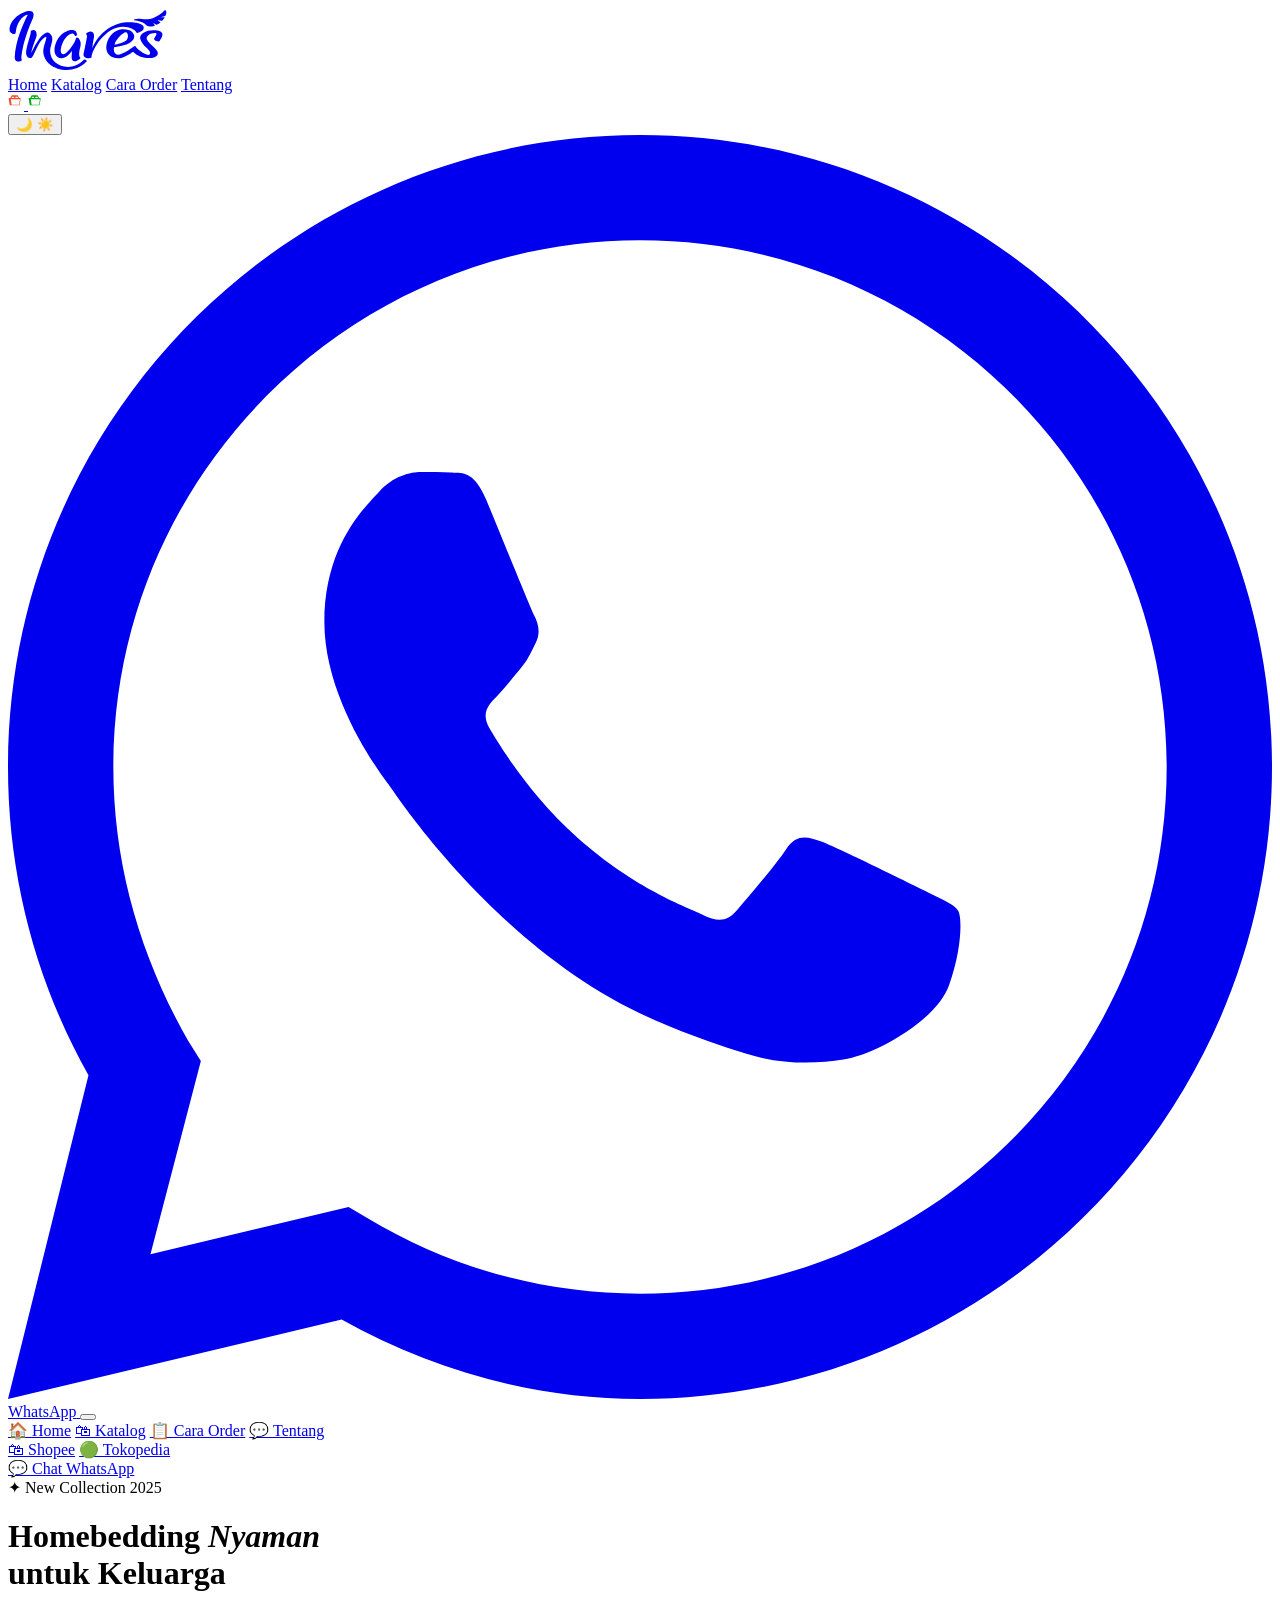
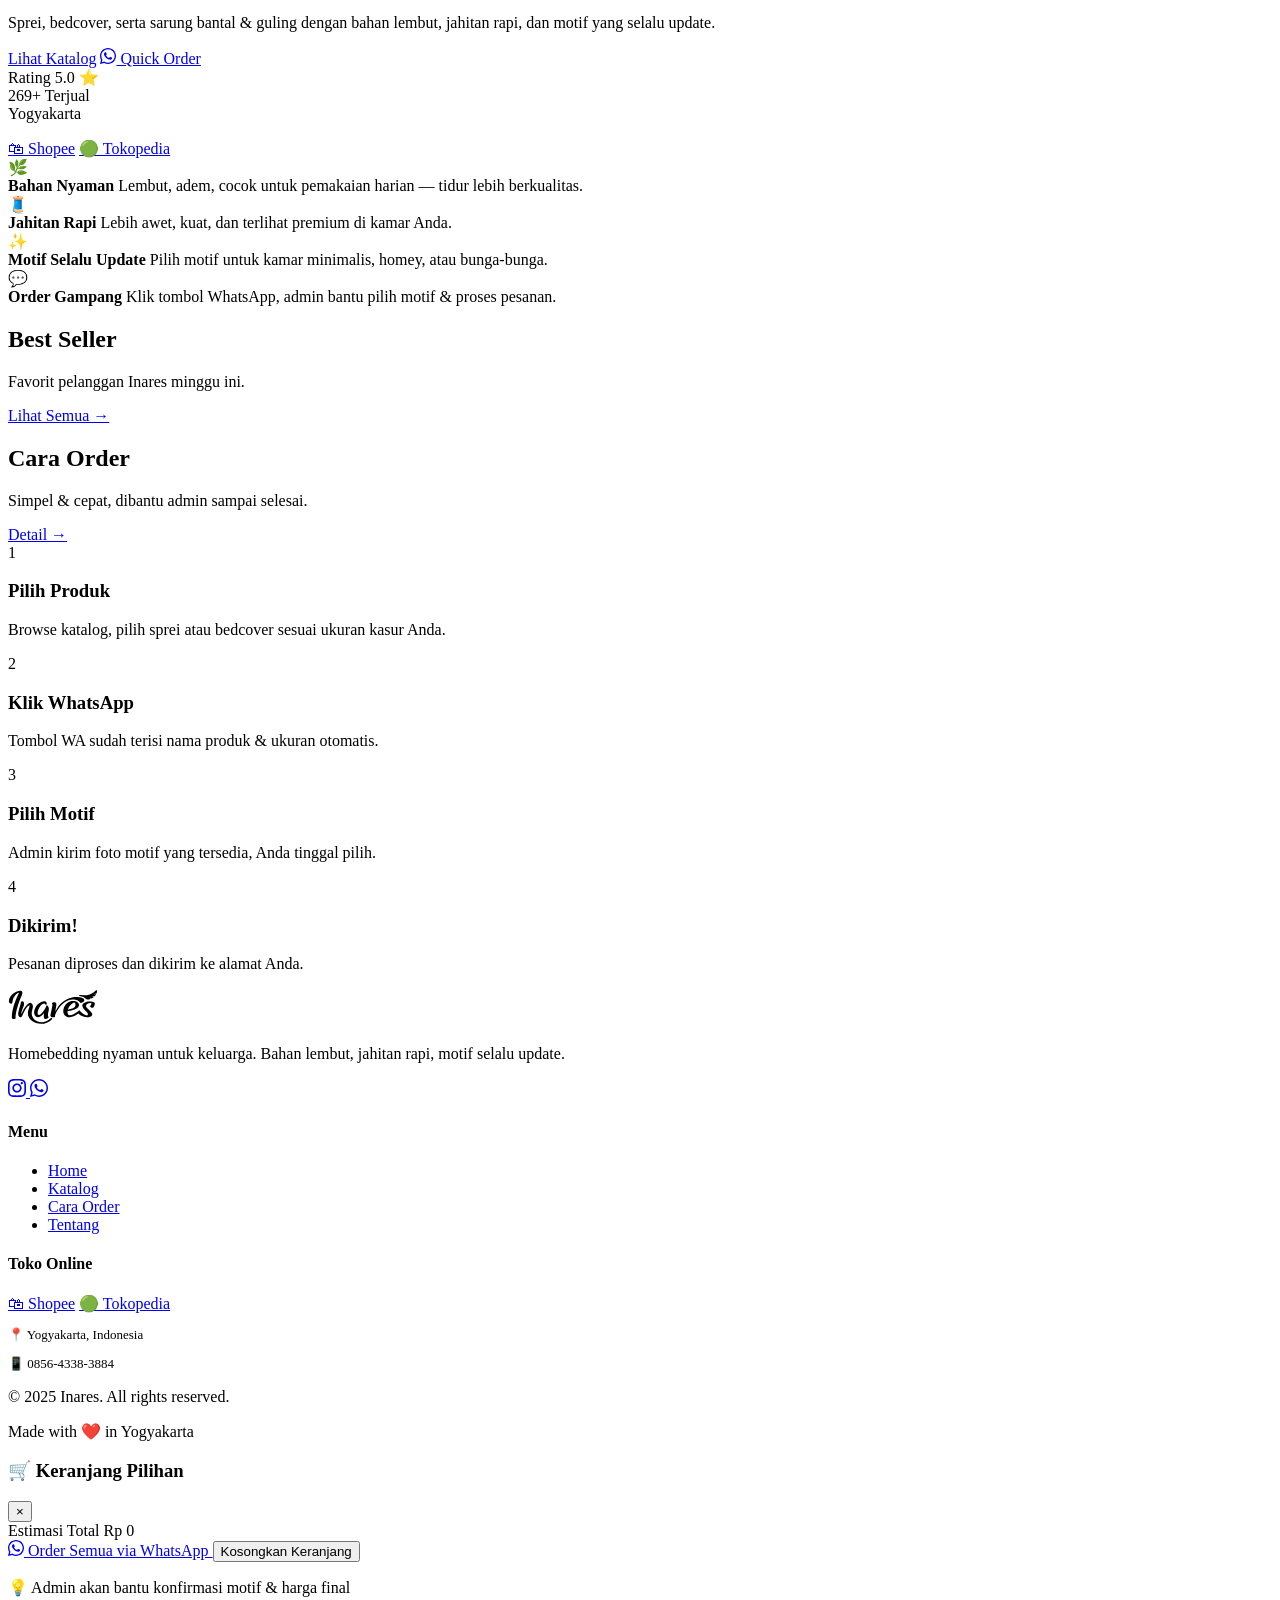
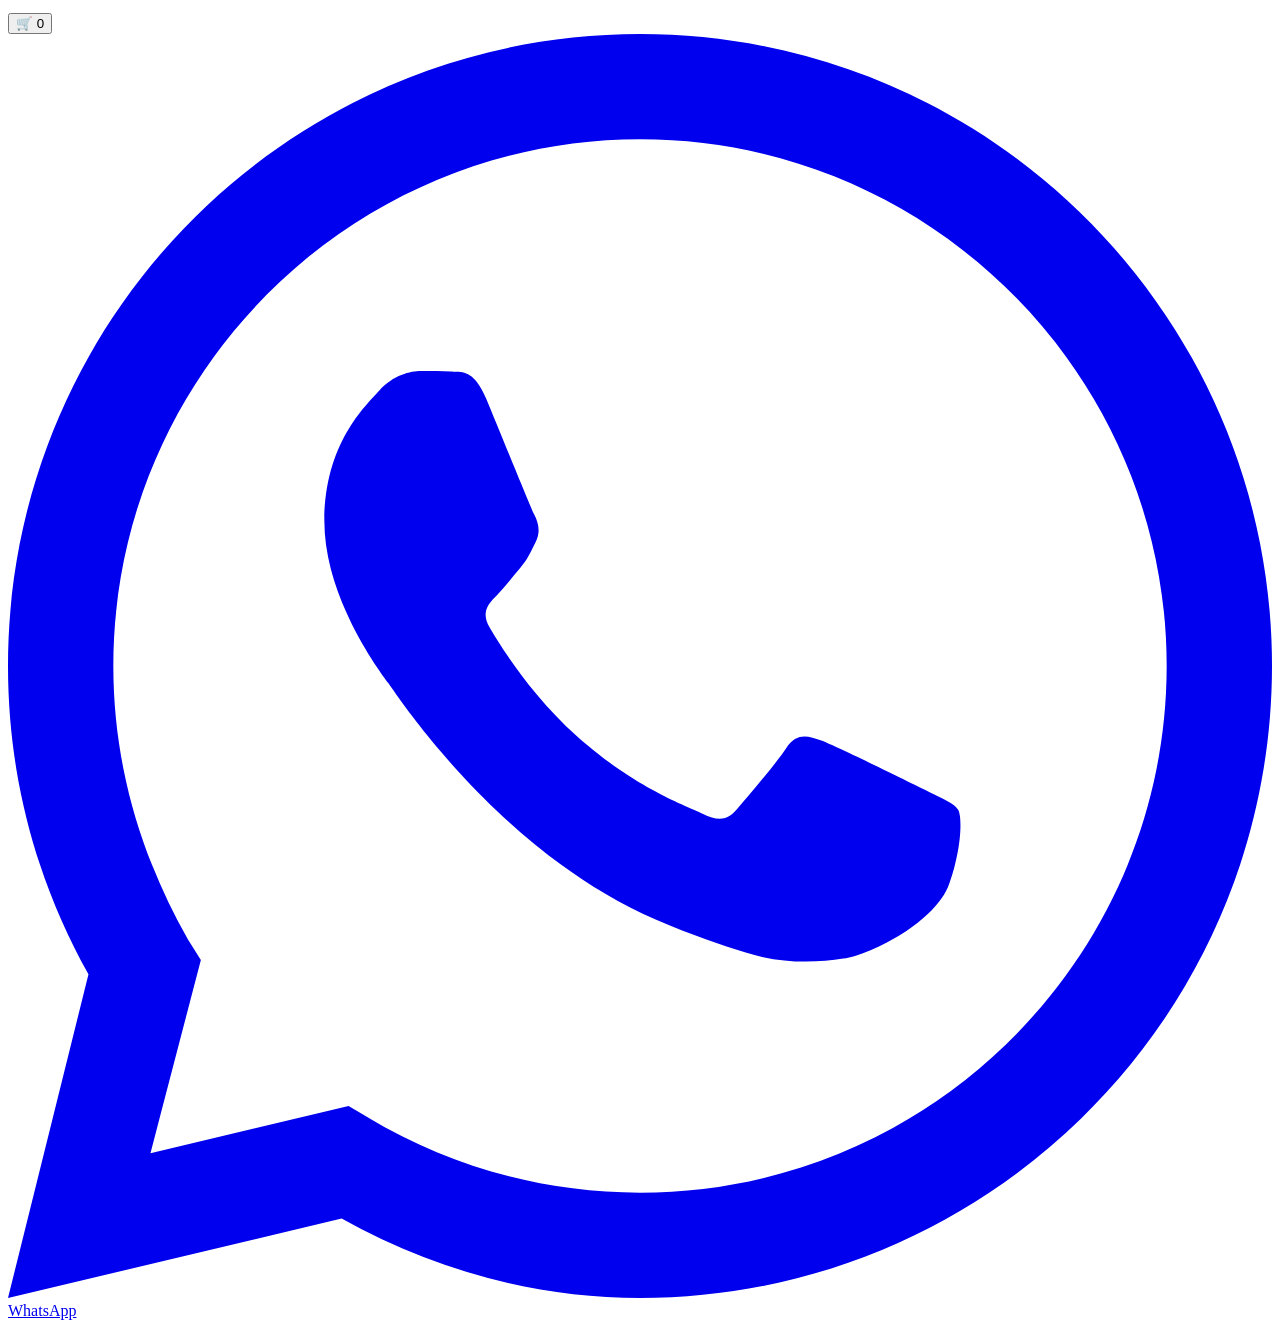
==== commit d3d2a1db: "Add files via upload" ====
--- a/index.html
+++ b/index.html
@@ -1,36 +1,272 @@
-
-<!DOCTYPE html>
-<html lang="id">
+<!doctype html>
+<html lang="id" data-theme="light">
 <head>
-<meta charset="UTF-8">
-<meta name="viewport" content="width=device-width, initial-scale=1.0">
-<title>INARes Handmade Fabric</title>
-
-<link href="https://fonts.googleapis.com/css2?family=Inter:wght@300;400;500;600&display=swap" rel="stylesheet">
-<link rel="stylesheet" href="assets/css/style.css">
-<script defer src="assets/js/app.js"></script>
+  <meta charset="utf-8" />
+  <meta name="viewport" content="width=device-width,initial-scale=1" />
+
+  <!-- SEO -->
+  <title>Inares — Homebedding Nyaman untuk Keluarga</title>
+  <meta name="description" content="Sprei, bedcover, dan sarung bantal berkualitas dari Inares. Bahan lembut, jahitan rapi, motif selalu update. Order mudah via WhatsApp." />
+  <meta name="keywords" content="sprei, bedcover, sarung bantal, homebedding, Inares, Yogyakarta" />
+  <link rel="canonical" href="https://inares.pages.dev/" />
+
+  <!-- Open Graph -->
+  <meta property="og:type" content="website" />
+  <meta property="og:title" content="Inares — Homebedding Nyaman untuk Keluarga" />
+  <meta property="og:description" content="Sprei, bedcover, dan sarung bantal berkualitas. Order mudah via WhatsApp." />
+  <meta property="og:url" content="https://inares.pages.dev/" />
+  <meta property="og:site_name" content="Inares" />
+
+  <!-- Fonts -->
+  <link rel="preconnect" href="https://fonts.googleapis.com" />
+  <link rel="preconnect" href="https://fonts.gstatic.com" crossorigin />
+
+  <link rel="stylesheet" href="assets/style.css" />
+  <!-- Apply theme before render to avoid flash -->
+  <script>
+    (function(){
+      var t=localStorage.getItem('inares-theme')||(window.matchMedia('(prefers-color-scheme:dark)').matches?'dark':'light');
+      document.documentElement.setAttribute('data-theme',t);
+    })();
+  </script>
 </head>
-<body>
-
-<div id="header"></div>
-
-<div class="container">
-  <h1>Handmade Fabric with Refined Craftsmanship</h1>
-  <p>Produk handmade fabric berkualitas dengan sentuhan detail dan rasa yang elegan.</p>
-
-  <div class="product-grid">
-    <div class="product-card">
-      <img src="https://via.placeholder.com/400x300" alt="Product">
-      <div class="product-info">
-        <h3>Sample Product</h3>
-        <a href="#" class="btn btn-brand">Lihat Detail</a>
-        <a href="#" class="btn btn-whatsapp">Pesan via WhatsApp</a>
-      </div>
-    </div>
+<body data-page="home">
+
+  <!-- ── NAVBAR ── -->
+  <nav class="nav">
+    <div class="container nav-inner">
+      <div class="brand">
+        <a href="index.html">
+          <svg class="brand-logo" viewBox="0 0 709 284" width="160" height="64" xmlns="http://www.w3.org/2000/svg" aria-label="Inares"><path d="M6.599,100.318c0.361,11.859 25.205,23.417 26.964,8.093c7.838,-68.282 57.801,-85.993 52.686,-76.185c-19.681,37.734 -54.624,117.428 -56.837,186.24c-0.794,24.682 23.562,20.823 31.835,13.176c0.136,-0.128 0.169,-0.331 0.081,-0.496c-1.612,-3.017 -3.446,-5.07 -2.126,-17.711c3.915,-37.49 19.574,-99.094 49.967,-166.08c9.338,-20.581 2.209,-32.624 -12.249,-33.552c-27.333,-1.754 -91.949,33.099 -90.321,86.515Z" fill="currentColor"/><path d="M373.105,179.535c15.326,-36.949 55.926,-100.16 139.041,-114.692c32.211,-5.632 104.636,-0.541 87.474,31.533c-1.35,2.523 -29.095,21.234 -30.633,11.102c-0.687,-4.527 -20.293,-24.584 -59.284,-24.584c-75.982,0 -137.022,97.783 -139.565,135.316c-0.014,0.203 0.085,0.4 0.138,0.59c0.004,0.015 0.002,0.031 -0.006,0.045c-2.384,3.835 -15.519,5.687 -23.738,3.328c-9.428,-2.706 -13.769,-10.514 -11.578,-19.739c3.931,-16.546 10.408,-49.709 14.752,-72.91c2.746,-7.693 -4.445,-12.141 -3.962,-15.212c0.338,-2.151 6.562,-6.112 8.505,-6.912c23.888,-9.834 29.161,9.944 26.654,22.205c-4.243,20.747 -5.852,34.64 -7.796,49.93Z" fill="currentColor"/><path d="M283.996,189.98c-10.436,14.176 -27.812,32.884 -46.835,32.884c-21.016,0 -40.699,-22.893 -27.09,-62.522c13.609,-39.629 42.774,-57.437 67.157,-62.253c29.454,-5.817 28.484,20.395 28.441,21.307c-0.001,0.016 -0.005,0.032 -0.012,0.046c-0.19,0.363 -2.75,5.113 -6.804,5.113c-4.215,0 -5.912,-11.352 -11.887,-11.113c-21.173,0.846 -36.441,21.851 -45.975,44.001c-8.854,20.57 -11.535,46.643 2.28,47.448c15.812,0.921 43.574,-37.625 53.799,-58.992c1.994,-4.166 2.87,-8.06 3.96,-11.649c3.266,-10.749 26.501,5.88 20.29,35.311c-2.749,9.105 -11.35,39.995 -0.914,52.48c1.371,1.64 -17.696,19.884 -30.702,12.954c-9.398,-5.008 -8.126,-15.418 -7.413,-29.923c0.253,-5.155 0.856,-10.193 1.705,-15.092Z" fill="currentColor"/><path d="M104.987,220.289c-9.408,6.408 -29.966,-2 -24.21,-33.425c5.787,-31.592 10.546,-40.813 14.669,-57.412c1.272,-5.121 5.58,-14.705 5.504,-27.814c-0.001,-0.093 0.045,-0.181 0.121,-0.235c18.228,-12.751 29.17,6.27 24.537,24.577c-2.438,9.634 -16.724,44.04 -20.02,59.564c-1.377,6.486 -2.365,10.444 -2.776,13.672c5.035,-5.948 34.496,-80.165 67.611,-89.55c11.096,-3.144 30.989,11.856 24.474,38.894c-1.733,7.189 -2.839,13.142 -4.452,18.1c-26.167,80.417 79.763,131.291 145.618,63.111c4.21,-4.359 12.351,0.353 13.058,6.346c0.008,0.068 -0.015,0.137 -0.062,0.187c-75.81,80.621 -211.923,23.767 -190.828,-62.334c2.74,-11.182 16.329,-48.855 9.676,-46.141c-33.843,13.809 -50.975,84.868 -62.846,92.467l-0.074,-0.006Z" fill="currentColor"/><path d="M554.338,193.74c-17.141,12.248 -45.631,30.323 -67.489,29.413c-30.118,-1.254 -59.229,-20.091 -49.216,-64.889c7.644,-34.197 36.146,-61.656 66.892,-64.076c46.852,-3.688 64.049,26.306 51.045,45.806c-17.732,26.589 -68.08,31.177 -85.581,33.985c-2.291,14.849 -0.406,31.028 17.432,33.54c12.423,1.749 41.095,-15.589 59.428,-28.402c8.102,-6.289 17.193,-13.328 18.667,-9.067c3.905,11.295 55.665,50.428 63.234,34.564c9.088,-19.047 -31.372,-31.873 -42.14,-67.559c-6.274,-20.794 24.47,-38.725 56.494,-38.725c67.855,0 33.802,38.061 29.289,48.302c-1.774,4.024 -23.486,1.047 -24.996,-8.701c-0.675,-4.356 21.278,-27.507 4.818,-27.101c-27.801,0.685 -41.138,17.071 -36.694,27.745c11.036,26.503 62.639,48.91 45.435,72.012c-12.903,17.327 -73.348,18.127 -106.617,-16.847Zm-81.974,-30.627c12.564,-2.653 38.746,-8.887 51.568,-19.39c13.047,-10.687 8.366,-36.648 -1.796,-36.299c-12.443,0.428 -40.509,30.026 -46.272,45.059c-1.026,2.676 -2.323,6.387 -3.499,10.63Z" fill="currentColor"/><path d="M652.797,77.474c0.022,0.025 0.032,0.059 0.024,0.091c-0.007,0.033 -0.03,0.06 -0.061,0.072c-2.693,1.118 -5.481,2.119 -8.361,2.982c-18.579,4.189 -27.845,0.936 -33.232,-5.867c-10.603,-13.389 -33.663,-17.654 -50.898,-20.349c-1.224,-0.191 -4.432,-2.055 1.469,-4.348c30.5,-11.848 66.905,24.304 134.567,-41.613c0.056,-0.055 0.142,-0.067 0.211,-0.03c6.542,3.552 7.151,13.084 2.758,24.241c-0.027,0.069 -0.077,0.127 -0.141,0.164c-5.763,3.342 -13.126,6.223 -19.722,6.728c-7.292,0.557 3.501,2.685 15.849,1.117c0.028,-0.004 0.057,0.009 0.073,0.033c0.016,0.024 0.017,0.055 0.003,0.08c-3.005,5.237 -6.971,10.593 -11.815,15.679c-0.046,0.048 -0.108,0.078 -0.175,0.082c-5.377,0.382 -11.56,0.002 -17.437,-1.697c-5.665,-1.638 1.147,4.322 10.82,7.911c0.023,0.009 0.04,0.029 0.044,0.053c0.004,0.024 -0.004,0.049 -0.023,0.065c-5.149,4.403 -11.013,8.429 -17.526,11.773c-0.053,0.027 -0.116,0.03 -0.172,0.008c-4.393,-1.774 -10.32,-4.721 -13.17,-6.729c-3.673,-2.589 1.115,3.188 6.915,9.554Z" fill="currentColor"/></svg>
+        </a>
+      </div>
+
+      <div class="nav-menu">
+        <a href="index.html" class="active">Home</a>
+        <a href="katalog.html">Katalog</a>
+        <a href="cara-order.html">Cara Order</a>
+        <a href="tentang.html">Tentang</a>
+      </div>
+
+      <div class="nav-right">
+        <div class="nav-market">
+          <a class="shopee" href="https://shopee.co.id/inaresofficial" target="_blank" rel="noopener" title="Shopee Inares">
+            <svg viewBox="0 0 24 24" width="16" height="16" fill="#ee4d2d" xmlns="http://www.w3.org/2000/svg"><path d="M6 2a1 1 0 0 0-.894.553L3.382 6H2a1 1 0 0 0-.98 1.196l1.5 9A1 1 0 0 0 3.5 17h13a1 1 0 0 0 .98-.804l1.5-9A1 1 0 0 0 18 6h-1.382l-1.724-3.447A1 1 0 0 0 14 2H6zm0 2h2.382l1 2H5.618L6 4zm4.618 2 1-2H14l1 2h-4.382zM4.118 8h13.764l-1.333 8H5.451L4.118 8z"/></svg>
+          </a>
+          <a class="tokped" href="https://www.tokopedia.com/inaresofficial" target="_blank" rel="noopener" title="Tokopedia Inares">
+            <svg viewBox="0 0 24 24" width="16" height="16" fill="#03ac0e" xmlns="http://www.w3.org/2000/svg"><path d="M6 2a1 1 0 0 0-.894.553L3.382 6H2a1 1 0 0 0-.98 1.196l1.5 9A1 1 0 0 0 3.5 17h13a1 1 0 0 0 .98-.804l1.5-9A1 1 0 0 0 18 6h-1.382l-1.724-3.447A1 1 0 0 0 14 2H6zm0 2h2.382l1 2H5.618L6 4zm4.618 2 1-2H14l1 2h-4.382zM4.118 8h13.764l-1.333 8H5.451L4.118 8z"/></svg>
+          </a>
+        </div>
+        <button class="theme-toggle" title="Ganti tema">
+          <span class="icon-moon">🌙</span>
+          <span class="icon-sun">☀️</span>
+        </button>
+        <a class="btn-wa-nav" href="https://wa.me/6285643383884?text=Halo%20Inares%2C%20saya%20mau%20tanya%20produk." target="_blank" rel="noopener">
+          <svg viewBox="0 0 24 24" fill="currentColor"><path d="M17.472 14.382c-.297-.149-1.758-.867-2.03-.967-.273-.099-.471-.148-.67.15-.197.297-.767.966-.94 1.164-.173.199-.347.223-.644.075-.297-.15-1.255-.463-2.39-1.475-.883-.788-1.48-1.761-1.653-2.059-.173-.297-.018-.458.13-.606.134-.133.298-.347.446-.52.149-.174.198-.298.298-.497.099-.198.05-.371-.025-.52-.075-.149-.669-1.612-.916-2.207-.242-.579-.487-.5-.669-.51-.173-.008-.371-.01-.57-.01-.198 0-.52.074-.792.372-.272.297-1.04 1.016-1.04 2.479 0 1.462 1.065 2.875 1.213 3.074.149.198 2.096 3.2 5.077 4.487.709.306 1.262.489 1.694.625.712.227 1.36.195 1.871.118.571-.085 1.758-.719 2.006-1.413.248-.694.248-1.289.173-1.413-.074-.124-.272-.198-.57-.347z"/><path d="M12 0C5.373 0 0 5.373 0 12c0 2.127.557 4.124 1.528 5.855L0 24l6.335-1.508C8.054 23.455 9.987 24 12 24c6.627 0 12-5.373 12-12S18.627 0 12 0zm0 22c-1.891 0-3.655-.52-5.163-1.426l-.37-.22-3.762.896.957-3.67-.242-.38C2.524 15.618 2 13.872 2 12 2 6.486 6.486 2 12 2s10 4.486 10 10-4.486 10-10 10z"/></svg>
+          <span>WhatsApp</span>
+        </a>
+        <button class="hamburger" aria-label="Menu">
+          <span></span><span></span><span></span>
+        </button>
+      </div>
+    </div>
+  </nav>
+
+  <!-- Mobile Menu -->
+  <div class="mobile-menu">
+    <a href="index.html" class="active">🏠 Home</a>
+    <a href="katalog.html">🛍 Katalog</a>
+    <a href="cara-order.html">📋 Cara Order</a>
+    <a href="tentang.html">💬 Tentang</a>
+    <div class="mobile-menu-divider"></div>
+    <div class="mobile-market-links">
+      <a class="shopee" href="https://shopee.co.id/inaresofficial" target="_blank" rel="noopener">🛍 Shopee</a>
+      <a class="tokped" href="https://www.tokopedia.com/inaresofficial" target="_blank" rel="noopener">🟢 Tokopedia</a>
+    </div>
+    <a href="https://wa.me/6285643383884?text=Halo%20Inares%2C%20saya%20mau%20order." target="_blank" rel="noopener" class="btn btn-wa" style="justify-content:center;margin-top:8px">
+      💬 Chat WhatsApp
+    </a>
   </div>
-</div>
-
-<div id="footer"></div>
-
+
+  <!-- ── HERO ── -->
+  <div class="container hero">
+    <div class="hero-grid fade-up">
+      <div class="hero-main">
+        <div class="hero-eyebrow">✦ New Collection 2025</div>
+        <h1>Homebedding <em>Nyaman</em><br/>untuk Keluarga</h1>
+        <p>Sprei, bedcover, serta sarung bantal & guling dengan bahan lembut, jahitan rapi, dan motif yang selalu update.</p>
+        <div class="hero-actions">
+          <a class="btn btn-primary" href="katalog.html">Lihat Katalog</a>
+          <a class="btn btn-wa" href="https://wa.me/6285643383884?text=Halo%20Inares%2C%20saya%20mau%20order.%20Mohon%20info%20motif%20yang%20ready." target="_blank" rel="noopener">
+            <svg viewBox="0 0 24 24" fill="currentColor" style="width:16px;height:16px"><path d="M17.472 14.382c-.297-.149-1.758-.867-2.03-.967-.273-.099-.471-.148-.67.15-.197.297-.767.966-.94 1.164-.173.199-.347.223-.644.075-.297-.15-1.255-.463-2.39-1.475-.883-.788-1.48-1.761-1.653-2.059-.173-.297-.018-.458.13-.606.134-.133.298-.347.446-.52.149-.174.198-.298.298-.497.099-.198.05-.371-.025-.52-.075-.149-.669-1.612-.916-2.207-.242-.579-.487-.5-.669-.51-.173-.008-.371-.01-.57-.01-.198 0-.52.074-.792.372-.272.297-1.04 1.016-1.04 2.479 0 1.462 1.065 2.875 1.213 3.074.149.198 2.096 3.2 5.077 4.487.709.306 1.262.489 1.694.625.712.227 1.36.195 1.871.118.571-.085 1.758-.719 2.006-1.413.248-.694.248-1.289.173-1.413-.074-.124-.272-.198-.57-.347z"/><path d="M12 0C5.373 0 0 5.373 0 12c0 2.127.557 4.124 1.528 5.855L0 24l6.335-1.508C8.054 23.455 9.987 24 12 24c6.627 0 12-5.373 12-12S18.627 0 12 0zm0 22c-1.891 0-3.655-.52-5.163-1.426l-.37-.22-3.762.896.957-3.67-.242-.38C2.524 15.618 2 13.872 2 12 2 6.486 6.486 2 12 2s10 4.486 10 10-4.486 10-10 10z"/></svg>
+            Quick Order
+          </a>
+        </div>
+        <div class="hero-trust">
+          <div class="trust-item"><span class="dot"></span> Rating 5.0 ⭐</div>
+          <div class="trust-item"><span class="dot"></span> 269+ Terjual</div>
+          <div class="trust-item"><span class="dot"></span> Yogyakarta</div>
+        </div>
+        <div class="store-badges" style="margin-top:16px">
+          <a class="store-badge shopee" href="https://shopee.co.id/inaresofficial" target="_blank" rel="noopener">🛍 Shopee</a>
+          <a class="store-badge tokped" href="https://www.tokopedia.com/inaresofficial" target="_blank" rel="noopener">🟢 Tokopedia</a>
+        </div>
+      </div>
+
+      <div class="hero-aside fade-up-2">
+        <div class="hero-badge">
+          <div class="hero-badge-icon">🌿</div>
+          <strong>Bahan Nyaman</strong>
+          <span>Lembut, adem, cocok untuk pemakaian harian — tidur lebih berkualitas.</span>
+        </div>
+        <div class="hero-badge">
+          <div class="hero-badge-icon">🧵</div>
+          <strong>Jahitan Rapi</strong>
+          <span>Lebih awet, kuat, dan terlihat premium di kamar Anda.</span>
+        </div>
+        <div class="hero-badge">
+          <div class="hero-badge-icon">✨</div>
+          <strong>Motif Selalu Update</strong>
+          <span>Pilih motif untuk kamar minimalis, homey, atau bunga-bunga.</span>
+        </div>
+        <div class="hero-badge">
+          <div class="hero-badge-icon">💬</div>
+          <strong>Order Gampang</strong>
+          <span>Klik tombol WhatsApp, admin bantu pilih motif & proses pesanan.</span>
+        </div>
+      </div>
+    </div>
+
+    <!-- Best Seller -->
+    <div class="section">
+      <div class="section-header fade-up">
+        <div>
+          <h2>Best Seller</h2>
+          <p>Favorit pelanggan Inares minggu ini.</p>
+        </div>
+        <a class="btn btn-sm" href="katalog.html">Lihat Semua →</a>
+      </div>
+      <div class="grid" id="bestSellerGrid"></div>
+    </div>
+
+    <!-- How to Order -->
+    <div class="section fade-up">
+      <div class="section-header">
+        <div>
+          <h2>Cara Order</h2>
+          <p>Simpel & cepat, dibantu admin sampai selesai.</p>
+        </div>
+        <a class="btn btn-sm" href="cara-order.html">Detail →</a>
+      </div>
+      <div class="steps-grid">
+        <div class="step-card">
+          <div class="step-num">1</div>
+          <h3>Pilih Produk</h3>
+          <p>Browse katalog, pilih sprei atau bedcover sesuai ukuran kasur Anda.</p>
+        </div>
+        <div class="step-card">
+          <div class="step-num">2</div>
+          <h3>Klik WhatsApp</h3>
+          <p>Tombol WA sudah terisi nama produk & ukuran otomatis.</p>
+        </div>
+        <div class="step-card">
+          <div class="step-num">3</div>
+          <h3>Pilih Motif</h3>
+          <p>Admin kirim foto motif yang tersedia, Anda tinggal pilih.</p>
+        </div>
+        <div class="step-card">
+          <div class="step-num">4</div>
+          <h3>Dikirim!</h3>
+          <p>Pesanan diproses dan dikirim ke alamat Anda.</p>
+        </div>
+      </div>
+    </div>
+  </div>
+
+  <!-- ── FOOTER ── -->
+  <footer class="footer">
+    <div class="container">
+      <div class="footer-grid">
+        <div class="footer-brand">
+          <div class="footer-logo">
+            <svg class="footer-logo-svg" viewBox="0 0 709 284" width="90" height="36" xmlns="http://www.w3.org/2000/svg" aria-label="Inares"><path d="M6.599,100.318c0.361,11.859 25.205,23.417 26.964,8.093c7.838,-68.282 57.801,-85.993 52.686,-76.185c-19.681,37.734 -54.624,117.428 -56.837,186.24c-0.794,24.682 23.562,20.823 31.835,13.176c0.136,-0.128 0.169,-0.331 0.081,-0.496c-1.612,-3.017 -3.446,-5.07 -2.126,-17.711c3.915,-37.49 19.574,-99.094 49.967,-166.08c9.338,-20.581 2.209,-32.624 -12.249,-33.552c-27.333,-1.754 -91.949,33.099 -90.321,86.515Z" fill="currentColor"/><path d="M373.105,179.535c15.326,-36.949 55.926,-100.16 139.041,-114.692c32.211,-5.632 104.636,-0.541 87.474,31.533c-1.35,2.523 -29.095,21.234 -30.633,11.102c-0.687,-4.527 -20.293,-24.584 -59.284,-24.584c-75.982,0 -137.022,97.783 -139.565,135.316c-0.014,0.203 0.085,0.4 0.138,0.59c0.004,0.015 0.002,0.031 -0.006,0.045c-2.384,3.835 -15.519,5.687 -23.738,3.328c-9.428,-2.706 -13.769,-10.514 -11.578,-19.739c3.931,-16.546 10.408,-49.709 14.752,-72.91c2.746,-7.693 -4.445,-12.141 -3.962,-15.212c0.338,-2.151 6.562,-6.112 8.505,-6.912c23.888,-9.834 29.161,9.944 26.654,22.205c-4.243,20.747 -5.852,34.64 -7.796,49.93Z" fill="currentColor"/><path d="M283.996,189.98c-10.436,14.176 -27.812,32.884 -46.835,32.884c-21.016,0 -40.699,-22.893 -27.09,-62.522c13.609,-39.629 42.774,-57.437 67.157,-62.253c29.454,-5.817 28.484,20.395 28.441,21.307c-0.001,0.016 -0.005,0.032 -0.012,0.046c-0.19,0.363 -2.75,5.113 -6.804,5.113c-4.215,0 -5.912,-11.352 -11.887,-11.113c-21.173,0.846 -36.441,21.851 -45.975,44.001c-8.854,20.57 -11.535,46.643 2.28,47.448c15.812,0.921 43.574,-37.625 53.799,-58.992c1.994,-4.166 2.87,-8.06 3.96,-11.649c3.266,-10.749 26.501,5.88 20.29,35.311c-2.749,9.105 -11.35,39.995 -0.914,52.48c1.371,1.64 -17.696,19.884 -30.702,12.954c-9.398,-5.008 -8.126,-15.418 -7.413,-29.923c0.253,-5.155 0.856,-10.193 1.705,-15.092Z" fill="currentColor"/><path d="M104.987,220.289c-9.408,6.408 -29.966,-2 -24.21,-33.425c5.787,-31.592 10.546,-40.813 14.669,-57.412c1.272,-5.121 5.58,-14.705 5.504,-27.814c-0.001,-0.093 0.045,-0.181 0.121,-0.235c18.228,-12.751 29.17,6.27 24.537,24.577c-2.438,9.634 -16.724,44.04 -20.02,59.564c-1.377,6.486 -2.365,10.444 -2.776,13.672c5.035,-5.948 34.496,-80.165 67.611,-89.55c11.096,-3.144 30.989,11.856 24.474,38.894c-1.733,7.189 -2.839,13.142 -4.452,18.1c-26.167,80.417 79.763,131.291 145.618,63.111c4.21,-4.359 12.351,0.353 13.058,6.346c0.008,0.068 -0.015,0.137 -0.062,0.187c-75.81,80.621 -211.923,23.767 -190.828,-62.334c2.74,-11.182 16.329,-48.855 9.676,-46.141c-33.843,13.809 -50.975,84.868 -62.846,92.467l-0.074,-0.006Z" fill="currentColor"/><path d="M554.338,193.74c-17.141,12.248 -45.631,30.323 -67.489,29.413c-30.118,-1.254 -59.229,-20.091 -49.216,-64.889c7.644,-34.197 36.146,-61.656 66.892,-64.076c46.852,-3.688 64.049,26.306 51.045,45.806c-17.732,26.589 -68.08,31.177 -85.581,33.985c-2.291,14.849 -0.406,31.028 17.432,33.54c12.423,1.749 41.095,-15.589 59.428,-28.402c8.102,-6.289 17.193,-13.328 18.667,-9.067c3.905,11.295 55.665,50.428 63.234,34.564c9.088,-19.047 -31.372,-31.873 -42.14,-67.559c-6.274,-20.794 24.47,-38.725 56.494,-38.725c67.855,0 33.802,38.061 29.289,48.302c-1.774,4.024 -23.486,1.047 -24.996,-8.701c-0.675,-4.356 21.278,-27.507 4.818,-27.101c-27.801,0.685 -41.138,17.071 -36.694,27.745c11.036,26.503 62.639,48.91 45.435,72.012c-12.903,17.327 -73.348,18.127 -106.617,-16.847Zm-81.974,-30.627c12.564,-2.653 38.746,-8.887 51.568,-19.39c13.047,-10.687 8.366,-36.648 -1.796,-36.299c-12.443,0.428 -40.509,30.026 -46.272,45.059c-1.026,2.676 -2.323,6.387 -3.499,10.63Z" fill="currentColor"/><path d="M652.797,77.474c0.022,0.025 0.032,0.059 0.024,0.091c-0.007,0.033 -0.03,0.06 -0.061,0.072c-2.693,1.118 -5.481,2.119 -8.361,2.982c-18.579,4.189 -27.845,0.936 -33.232,-5.867c-10.603,-13.389 -33.663,-17.654 -50.898,-20.349c-1.224,-0.191 -4.432,-2.055 1.469,-4.348c30.5,-11.848 66.905,24.304 134.567,-41.613c0.056,-0.055 0.142,-0.067 0.211,-0.03c6.542,3.552 7.151,13.084 2.758,24.241c-0.027,0.069 -0.077,0.127 -0.141,0.164c-5.763,3.342 -13.126,6.223 -19.722,6.728c-7.292,0.557 3.501,2.685 15.849,1.117c0.028,-0.004 0.057,0.009 0.073,0.033c0.016,0.024 0.017,0.055 0.003,0.08c-3.005,5.237 -6.971,10.593 -11.815,15.679c-0.046,0.048 -0.108,0.078 -0.175,0.082c-5.377,0.382 -11.56,0.002 -17.437,-1.697c-5.665,-1.638 1.147,4.322 10.82,7.911c0.023,0.009 0.04,0.029 0.044,0.053c0.004,0.024 -0.004,0.049 -0.023,0.065c-5.149,4.403 -11.013,8.429 -17.526,11.773c-0.053,0.027 -0.116,0.03 -0.172,0.008c-4.393,-1.774 -10.32,-4.721 -13.17,-6.729c-3.673,-2.589 1.115,3.188 6.915,9.554Z" fill="currentColor"/></svg>
+          </div>
+          <p class="footer-tagline">Homebedding nyaman untuk keluarga. Bahan lembut, jahitan rapi, motif selalu update.</p>
+          <div class="footer-social">
+            <a href="https://www.instagram.com/inaresofficial" target="_blank" rel="noopener" title="Instagram">
+              <svg viewBox="0 0 24 24" fill="currentColor" width="18" height="18"><path d="M12 2.163c3.204 0 3.584.012 4.85.07 3.252.148 4.771 1.691 4.919 4.919.058 1.265.069 1.645.069 4.849 0 3.205-.012 3.584-.069 4.849-.149 3.225-1.664 4.771-4.919 4.919-1.266.058-1.644.07-4.85.07-3.204 0-3.584-.012-4.849-.07-3.26-.149-4.771-1.699-4.919-4.92-.058-1.265-.07-1.644-.07-4.849 0-3.204.013-3.583.07-4.849.149-3.227 1.664-4.771 4.919-4.919 1.266-.057 1.645-.069 4.849-.069zm0-2.163c-3.259 0-3.667.014-4.947.072-4.358.2-6.78 2.618-6.98 6.98-.059 1.281-.073 1.689-.073 4.948 0 3.259.014 3.668.072 4.948.2 4.358 2.618 6.78 6.98 6.98 1.281.058 1.689.072 4.948.072 3.259 0 3.668-.014 4.948-.072 4.354-.2 6.782-2.618 6.979-6.98.059-1.28.073-1.689.073-4.948 0-3.259-.014-3.667-.072-4.947-.196-4.354-2.617-6.78-6.979-6.98-1.281-.059-1.69-.073-4.949-.073zm0 5.838c-3.403 0-6.162 2.759-6.162 6.162s2.759 6.163 6.162 6.163 6.162-2.759 6.162-6.163c0-3.403-2.759-6.162-6.162-6.162zm0 10.162c-2.209 0-4-1.79-4-4 0-2.209 1.791-4 4-4s4 1.791 4 4c0 2.21-1.791 4-4 4zm6.406-11.845c-.796 0-1.441.645-1.441 1.44s.645 1.44 1.441 1.44c.795 0 1.439-.645 1.439-1.44s-.644-1.44-1.439-1.44z"/></svg>
+            </a>
+            <a href="https://wa.me/6285643383884" target="_blank" rel="noopener" title="WhatsApp">
+              <svg viewBox="0 0 24 24" fill="currentColor" width="18" height="18"><path d="M17.472 14.382c-.297-.149-1.758-.867-2.03-.967-.273-.099-.471-.148-.67.15-.197.297-.767.966-.94 1.164-.173.199-.347.223-.644.075-.297-.15-1.255-.463-2.39-1.475-.883-.788-1.48-1.761-1.653-2.059-.173-.297-.018-.458.13-.606.134-.133.298-.347.446-.52.149-.174.198-.298.298-.497.099-.198.05-.371-.025-.52-.075-.149-.669-1.612-.916-2.207-.242-.579-.487-.5-.669-.51-.173-.008-.371-.01-.57-.01-.198 0-.52.074-.792.372-.272.297-1.04 1.016-1.04 2.479 0 1.462 1.065 2.875 1.213 3.074.149.198 2.096 3.2 5.077 4.487.709.306 1.262.489 1.694.625.712.227 1.36.195 1.871.118.571-.085 1.758-.719 2.006-1.413.248-.694.248-1.289.173-1.413-.074-.124-.272-.198-.57-.347z"/><path d="M12 0C5.373 0 0 5.373 0 12c0 2.127.557 4.124 1.528 5.855L0 24l6.335-1.508C8.054 23.455 9.987 24 12 24c6.627 0 12-5.373 12-12S18.627 0 12 0zm0 22c-1.891 0-3.655-.52-5.163-1.426l-.37-.22-3.762.896.957-3.67-.242-.38C2.524 15.618 2 13.872 2 12 2 6.486 6.486 2 12 2s10 4.486 10 10-4.486 10-10 10z"/></svg>
+            </a>
+          </div>
+        </div>
+
+        <div class="footer-col">
+          <h4>Menu</h4>
+          <ul>
+            <li><a href="index.html">Home</a></li>
+            <li><a href="katalog.html">Katalog</a></li>
+            <li><a href="cara-order.html">Cara Order</a></li>
+            <li><a href="tentang.html">Tentang</a></li>
+          </ul>
+        </div>
+
+        <div class="footer-col">
+          <h4>Toko Online</h4>
+          <div class="footer-market-links">
+            <a class="footer-market-link shopee" href="https://shopee.co.id/inaresofficial" target="_blank" rel="noopener">🛍 Shopee</a>
+            <a class="footer-market-link tokped" href="https://www.tokopedia.com/inaresofficial" target="_blank" rel="noopener">🟢 Tokopedia</a>
+          </div>
+          <div style="margin-top:14px">
+            <p style="font-size:13px;color:var(--muted)">📍 Yogyakarta, Indonesia</p>
+            <p style="font-size:13px;color:var(--muted)">📱 0856-4338-3884</p>
+          </div>
+        </div>
+      </div>
+
+      <div class="footer-bottom">
+        <p>© 2025 Inares. All rights reserved.</p>
+        <p>Made with ❤️ in Yogyakarta</p>
+      </div>
+    </div>
+  </footer>
+
+  <!-- Cart Overlay & Drawer -->
+  <div class="cart-overlay"></div>
+  <div class="cart-drawer">
+    <div class="cart-header">
+      <h3>🛒 Keranjang Pilihan</h3>
+      <button class="cart-close">×</button>
+    </div>
+    <div class="cart-body"></div>
+    <div class="cart-footer">
+      <div class="cart-total">
+        <span class="label">Estimasi Total</span>
+        <span class="amount">Rp 0</span>
+      </div>
+      <a class="btn btn-wa cart-wa-btn" href="#">
+        <svg viewBox="0 0 24 24" fill="currentColor" style="width:16px;height:16px"><path d="M17.472 14.382c-.297-.149-1.758-.867-2.03-.967-.273-.099-.471-.148-.67.15-.197.297-.767.966-.94 1.164-.173.199-.347.223-.644.075-.297-.15-1.255-.463-2.39-1.475-.883-.788-1.48-1.761-1.653-2.059-.173-.297-.018-.458.13-.606.134-.133.298-.347.446-.52.149-.174.198-.298.298-.497.099-.198.05-.371-.025-.52-.075-.149-.669-1.612-.916-2.207-.242-.579-.487-.5-.669-.51-.173-.008-.371-.01-.57-.01-.198 0-.52.074-.792.372-.272.297-1.04 1.016-1.04 2.479 0 1.462 1.065 2.875 1.213 3.074.149.198 2.096 3.2 5.077 4.487.709.306 1.262.489 1.694.625.712.227 1.36.195 1.871.118.571-.085 1.758-.719 2.006-1.413.248-.694.248-1.289.173-1.413-.074-.124-.272-.198-.57-.347z"/><path d="M12 0C5.373 0 0 5.373 0 12c0 2.127.557 4.124 1.528 5.855L0 24l6.335-1.508C8.054 23.455 9.987 24 12 24c6.627 0 12-5.373 12-12S18.627 0 12 0zm0 22c-1.891 0-3.655-.52-5.163-1.426l-.37-.22-3.762.896.957-3.67-.242-.38C2.524 15.618 2 13.872 2 12 2 6.486 6.486 2 12 2s10 4.486 10 10-4.486 10-10 10z"/></svg>
+        Order Semua via WhatsApp
+      </a>
+      <button class="btn btn-sm" onclick="clearCart()">Kosongkan Keranjang</button>
+      <p class="cart-note">💡 Admin akan bantu konfirmasi motif & harga final</p>
+    </div>
+  </div>
+
+  <!-- Cart FAB -->
+  <button class="cart-fab" title="Keranjang">
+    🛒
+    <span class="cart-fab-badge">0</span>
+  </button>
+
+  <!-- WA Float -->
+  <a class="wa-float" href="https://wa.me/6285643383884?text=Halo%20Inares%2C%20saya%20mau%20tanya%20produk." target="_blank" rel="noopener">
+    <svg viewBox="0 0 24 24" fill="currentColor"><path d="M17.472 14.382c-.297-.149-1.758-.867-2.03-.967-.273-.099-.471-.148-.67.15-.197.297-.767.966-.94 1.164-.173.199-.347.223-.644.075-.297-.15-1.255-.463-2.39-1.475-.883-.788-1.48-1.761-1.653-2.059-.173-.297-.018-.458.13-.606.134-.133.298-.347.446-.52.149-.174.198-.298.298-.497.099-.198.05-.371-.025-.52-.075-.149-.669-1.612-.916-2.207-.242-.579-.487-.5-.669-.51-.173-.008-.371-.01-.57-.01-.198 0-.52.074-.792.372-.272.297-1.04 1.016-1.04 2.479 0 1.462 1.065 2.875 1.213 3.074.149.198 2.096 3.2 5.077 4.487.709.306 1.262.489 1.694.625.712.227 1.36.195 1.871.118.571-.085 1.758-.719 2.006-1.413.248-.694.248-1.289.173-1.413-.074-.124-.272-.198-.57-.347z"/><path d="M12 0C5.373 0 0 5.373 0 12c0 2.127.557 4.124 1.528 5.855L0 24l6.335-1.508C8.054 23.455 9.987 24 12 24c6.627 0 12-5.373 12-12S18.627 0 12 0zm0 22c-1.891 0-3.655-.52-5.163-1.426l-.37-.22-3.762.896.957-3.67-.242-.38C2.524 15.618 2 13.872 2 12 2 6.486 6.486 2 12 2s10 4.486 10 10-4.486 10-10 10z"/></svg>
+    WhatsApp
+  </a>
+
+  <script src="assets/app.js"></script>
+  <script data-goatcounter="https://inares.goatcounter.com/count" async src="//gc.zgo.at/count.js"></script>
 </body>
 </html>
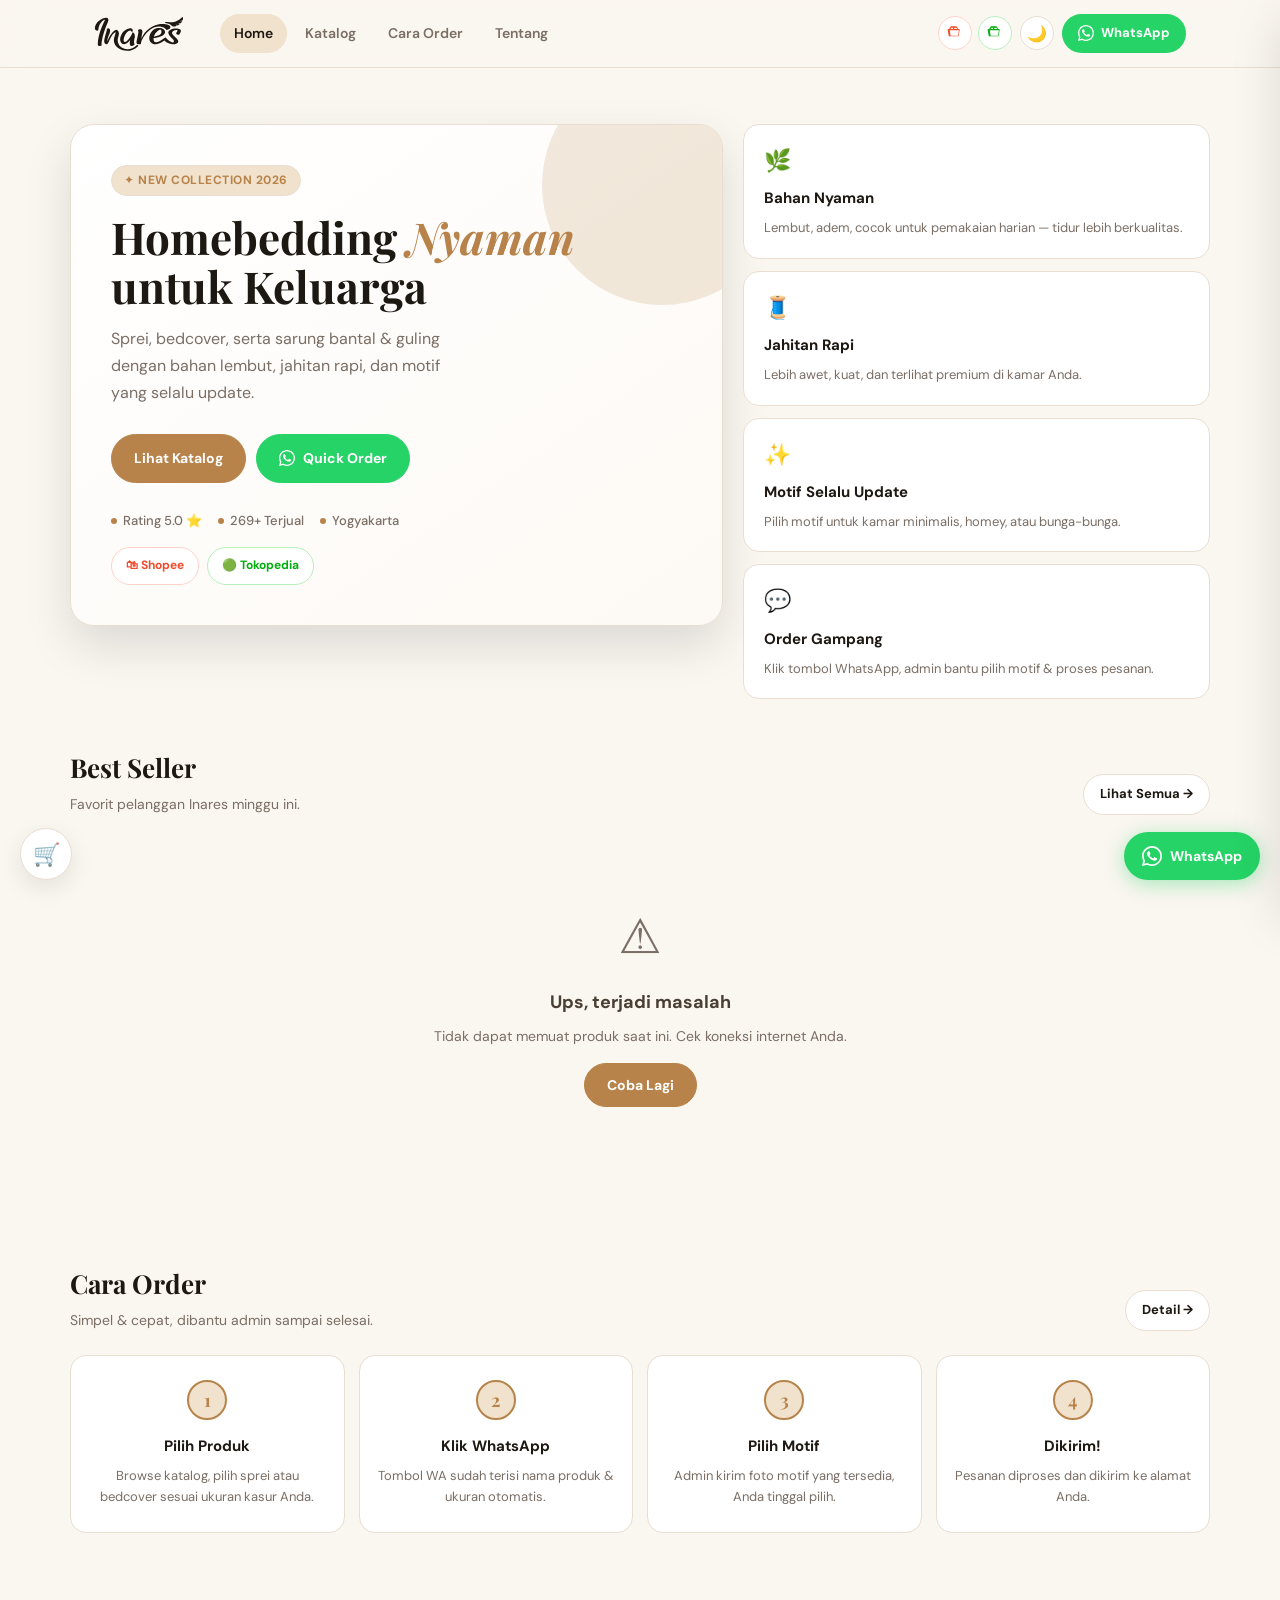
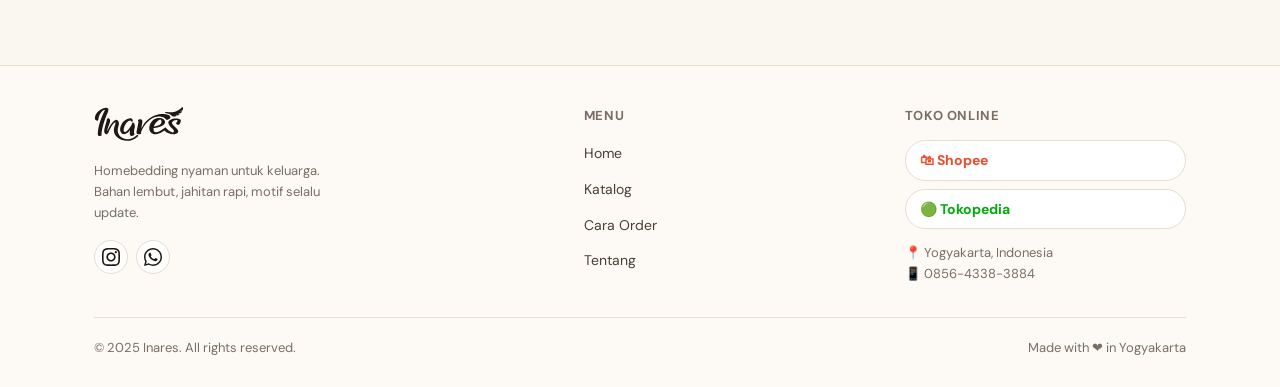
==== commit 5de3db71: "Update index.html" ====
--- a/index.html
+++ b/index.html
@@ -92,7 +92,7 @@
   <div class="container hero">
     <div class="hero-grid fade-up">
       <div class="hero-main">
-        <div class="hero-eyebrow">✦ New Collection 2025</div>
+        <div class="hero-eyebrow">✦ New Collection 2026</div>
         <h1>Homebedding <em>Nyaman</em><br/>untuk Keluarga</h1>
         <p>Sprei, bedcover, serta sarung bantal & guling dengan bahan lembut, jahitan rapi, dan motif yang selalu update.</p>
         <div class="hero-actions">
--- a/assets/style.css
+++ b/assets/style.css
@@ -0,0 +1,1453 @@
+/* =============================================
+   INARES — Main Stylesheet
+   Aesthetic: Warm Linen · Refined · Homey
+   ============================================= */
+
+@import url('https://fonts.googleapis.com/css2?family=Playfair+Display:wght@600;700&family=DM+Sans:ital,opsz,wght@0,9..40,400;0,9..40,500;0,9..40,600;0,9..40,700;1,9..40,400&display=swap');
+
+/* ── CSS Variables ── */
+:root {
+  /* Light Mode */
+  --bg:          #faf6f0;
+  --bg2:         #f3ece0;
+  --surface:     #ffffff;
+  --surface2:    #fdf9f4;
+  --border:      #e8ddd0;
+  --border2:     #d6c9b8;
+
+  --text:        #1e1812;
+  --text2:       #4a3f35;
+  --muted:       #7a6e65;
+
+  --accent:      #b8834a;
+  --accent-h:    #a06e38;
+  --accent-soft: #f0e2cc;
+  --accent-glow: rgba(184,131,74,.18);
+
+  --green:       #25D366;
+  --green-h:     #1ebe58;
+
+  --shopee:      #ee4d2d;
+  --tokped:      #03ac0e;
+
+  --shadow-sm:   0 2px 8px rgba(0,0,0,.06);
+  --shadow-md:   0 8px 24px rgba(0,0,0,.09);
+  --shadow-lg:   0 20px 48px rgba(0,0,0,.12);
+
+  --radius-sm:   10px;
+  --radius:      16px;
+  --radius-lg:   24px;
+
+  --nav-h:       68px;
+  --font-display:'Playfair Display', Georgia, serif;
+  --font-body:   'DM Sans', system-ui, sans-serif;
+
+  --transition:  .2s cubic-bezier(.4,0,.2,1);
+}
+
+[data-theme="dark"] {
+  --bg:          #12100d;
+  --bg2:         #1a1610;
+  --surface:     #1f1c17;
+  --surface2:    #252118;
+  --border:      #2e2820;
+  --border2:     #3a3228;
+
+  --text:        #f0e8db;
+  --text2:       #c4b49e;
+  --muted:       #7a6e65;
+
+  --accent:      #d4a06a;
+  --accent-h:    #e8b87a;
+  --accent-soft: #2a2018;
+  --accent-glow: rgba(212,160,106,.15);
+
+  --shadow-sm:   0 2px 8px rgba(0,0,0,.3);
+  --shadow-md:   0 8px 24px rgba(0,0,0,.4);
+  --shadow-lg:   0 20px 48px rgba(0,0,0,.5);
+}
+
+/* ── Reset & Base ── */
+*, *::before, *::after { box-sizing: border-box; margin: 0; padding: 0; }
+
+html { scroll-behavior: smooth; }
+
+body {
+  font-family: var(--font-body);
+  background: var(--bg);
+  color: var(--text);
+  line-height: 1.6;
+  -webkit-font-smoothing: antialiased;
+  transition: background var(--transition), color var(--transition);
+  overflow-x: hidden;
+}
+
+a { color: inherit; text-decoration: none; }
+img { display: block; max-width: 100%; }
+button { cursor: pointer; font-family: inherit; border: none; background: none; }
+
+/* ── Layout ── */
+.container {
+  max-width: 1140px;
+  margin: 0 auto;
+  padding: 0 24px;
+}
+
+/* ── Navbar ── */
+.nav {
+  position: sticky;
+  top: 0;
+  z-index: 100;
+  height: var(--nav-h);
+  background: rgba(250,246,240,.88);
+  backdrop-filter: blur(16px);
+  -webkit-backdrop-filter: blur(16px);
+  border-bottom: 1px solid var(--border);
+  transition: background var(--transition), border-color var(--transition);
+}
+[data-theme="dark"] .nav {
+  background: rgba(18,16,13,.88);
+}
+.nav-inner {
+  height: 100%;
+  display: flex;
+  align-items: center;
+  gap: 12px;
+}
+.brand a {
+  display: flex;
+  align-items: center;
+  flex-shrink: 0;
+}
+.brand-logo {
+  height: 36px;
+  width: auto;
+  object-fit: contain;
+}
+.logo-light { display: block; }
+.logo-dark  { display: none; }
+[data-theme="dark"] .logo-light { display: none; }
+[data-theme="dark"] .logo-dark  { display: block; }
+
+.nav-menu {
+  display: flex;
+  align-items: center;
+  gap: 4px;
+  margin-left: 24px;
+}
+.nav-menu a {
+  padding: 8px 14px;
+  border-radius: 999px;
+  font-size: 14px;
+  font-weight: 600;
+  color: var(--muted);
+  transition: color var(--transition), background var(--transition);
+}
+.nav-menu a:hover,
+.nav-menu a.active {
+  color: var(--text);
+  background: var(--accent-soft);
+}
+
+.nav-right {
+  margin-left: auto;
+  display: flex;
+  align-items: center;
+  gap: 8px;
+}
+
+/* Marketplace icon links in nav */
+.nav-market {
+  display: flex;
+  align-items: center;
+  gap: 6px;
+}
+.nav-market a {
+  display: flex;
+  align-items: center;
+  justify-content: center;
+  width: 34px;
+  height: 34px;
+  border-radius: 50%;
+  border: 1px solid var(--border);
+  background: var(--surface);
+  transition: all var(--transition);
+  font-size: 14px;
+  font-weight: 800;
+}
+.nav-market a:hover { transform: translateY(-2px); box-shadow: var(--shadow-md); }
+.nav-market .shopee { color: var(--shopee); border-color: #ffd3c9; }
+.nav-market .tokped { color: var(--tokped); border-color: #b8f0bc; }
+[data-theme="dark"] .nav-market .shopee { border-color: #3a1a14; }
+[data-theme="dark"] .nav-market .tokped { border-color: #0d2e10; }
+
+/* Theme toggle */
+.theme-toggle {
+  width: 34px;
+  height: 34px;
+  border-radius: 50%;
+  border: 1px solid var(--border);
+  background: var(--surface);
+  display: flex;
+  align-items: center;
+  justify-content: center;
+  font-size: 16px;
+  transition: all var(--transition);
+  flex-shrink: 0;
+}
+.theme-toggle:hover { transform: rotate(20deg); box-shadow: var(--shadow-md); }
+.icon-moon { display: block; }
+.icon-sun  { display: none; }
+[data-theme="dark"] .icon-moon { display: none; }
+[data-theme="dark"] .icon-sun  { display: block; }
+
+/* WA Button nav */
+.btn-wa-nav {
+  display: inline-flex;
+  align-items: center;
+  gap: 7px;
+  padding: 9px 16px;
+  border-radius: 999px;
+  background: var(--green);
+  color: #fff;
+  font-size: 13px;
+  font-weight: 700;
+  transition: all var(--transition);
+  flex-shrink: 0;
+}
+.btn-wa-nav:hover { background: var(--green-h); transform: translateY(-1px); box-shadow: 0 4px 14px rgba(37,211,102,.35); }
+.btn-wa-nav svg { width: 16px; height: 16px; }
+
+/* Hamburger */
+.hamburger {
+  display: none;
+  flex-direction: column;
+  gap: 5px;
+  width: 36px;
+  height: 36px;
+  align-items: center;
+  justify-content: center;
+  border-radius: 50%;
+  border: 1px solid var(--border);
+  background: var(--surface);
+  transition: all var(--transition);
+}
+.hamburger span {
+  display: block;
+  width: 18px;
+  height: 2px;
+  background: var(--text);
+  border-radius: 2px;
+  transition: all var(--transition);
+}
+.hamburger.open span:nth-child(1) { transform: translateY(7px) rotate(45deg); }
+.hamburger.open span:nth-child(2) { opacity: 0; }
+.hamburger.open span:nth-child(3) { transform: translateY(-7px) rotate(-45deg); }
+
+/* Mobile drawer */
+.mobile-menu {
+  display: none;
+  position: fixed;
+  inset: var(--nav-h) 0 0 0;
+  z-index: 99;
+  background: var(--bg);
+  padding: 24px;
+  flex-direction: column;
+  gap: 8px;
+  overflow-y: auto;
+  transform: translateX(100%);
+  transition: transform .3s cubic-bezier(.4,0,.2,1);
+}
+.mobile-menu.open {
+  transform: translateX(0);
+}
+@media (max-width: 768px) {
+  .mobile-menu { display: flex; }
+  .nav-menu { display: none; }
+  .nav-market { display: none; }
+  .hamburger { display: flex; }
+  .btn-wa-nav span { display: none; }
+  .btn-wa-nav { padding: 9px; }
+}
+.mobile-menu a {
+  padding: 14px 18px;
+  border-radius: var(--radius-sm);
+  font-size: 16px;
+  font-weight: 600;
+  color: var(--text2);
+  border: 1px solid transparent;
+  transition: all var(--transition);
+}
+.mobile-menu a:hover, .mobile-menu a.active {
+  background: var(--accent-soft);
+  border-color: var(--border);
+  color: var(--text);
+}
+.mobile-menu-divider {
+  height: 1px;
+  background: var(--border);
+  margin: 8px 0;
+}
+.mobile-market-links {
+  display: flex;
+  gap: 10px;
+}
+.mobile-market-links a {
+  flex: 1;
+  text-align: center;
+  padding: 12px;
+  border-radius: var(--radius-sm);
+  border: 1px solid var(--border);
+  font-weight: 700;
+  font-size: 14px;
+}
+.mobile-market-links .shopee { color: var(--shopee); }
+.mobile-market-links .tokped { color: var(--tokped); }
+
+/* ── Buttons ── */
+.btn {
+  display: inline-flex;
+  align-items: center;
+  justify-content: center;
+  gap: 8px;
+  padding: 12px 22px;
+  border-radius: 999px;
+  font-family: var(--font-body);
+  font-size: 14px;
+  font-weight: 700;
+  border: 1px solid var(--border);
+  background: var(--surface);
+  color: var(--text);
+  cursor: pointer;
+  transition: all var(--transition);
+  white-space: nowrap;
+}
+.btn:hover { transform: translateY(-2px); box-shadow: var(--shadow-md); }
+.btn-primary {
+  background: var(--accent);
+  border-color: var(--accent);
+  color: #fff;
+}
+.btn-primary:hover { background: var(--accent-h); border-color: var(--accent-h); }
+.btn-wa {
+  background: var(--green);
+  border-color: var(--green);
+  color: #fff;
+}
+.btn-wa:hover { background: var(--green-h); border-color: var(--green-h); box-shadow: 0 4px 16px rgba(37,211,102,.35); }
+.btn-shopee {
+  background: #fff0ed;
+  border-color: #ffd3c9;
+  color: var(--shopee);
+}
+.btn-shopee:hover { background: #ffe0d9; }
+[data-theme="dark"] .btn-shopee { background: #2a1510; border-color: #4a2018; }
+.btn-tokped {
+  background: #edfaee;
+  border-color: #b8f0bc;
+  color: var(--tokped);
+}
+.btn-tokped:hover { background: #d8f5da; }
+[data-theme="dark"] .btn-tokped { background: #0a2010; border-color: #1a4020; }
+.btn-sm { padding: 9px 16px; font-size: 13px; }
+.btn svg { width: 16px; height: 16px; flex-shrink: 0; }
+
+/* ── Hero ── */
+.hero {
+  padding: 56px 0 24px;
+}
+.hero-grid {
+  display: grid;
+  grid-template-columns: 1.4fr 1fr;
+  gap: 20px;
+  align-items: start;
+}
+.hero-main {
+  background: linear-gradient(145deg, var(--surface) 0%, var(--surface2) 100%);
+  border: 1px solid var(--border);
+  border-radius: var(--radius-lg);
+  box-shadow: var(--shadow-lg);
+  padding: 40px;
+  position: relative;
+  overflow: hidden;
+}
+.hero-main::before {
+  content: '';
+  position: absolute;
+  top: -60px; right: -60px;
+  width: 240px; height: 240px;
+  border-radius: 50%;
+  background: var(--accent-glow);
+  pointer-events: none;
+}
+.hero-eyebrow {
+  display: inline-flex;
+  align-items: center;
+  gap: 6px;
+  padding: 5px 12px;
+  border-radius: 999px;
+  background: var(--accent-soft);
+  border: 1px solid var(--border);
+  font-size: 12px;
+  font-weight: 700;
+  color: var(--accent);
+  letter-spacing: .5px;
+  text-transform: uppercase;
+  margin-bottom: 16px;
+}
+.hero-main h1 {
+  font-family: var(--font-display);
+  font-size: 44px;
+  line-height: 1.12;
+  font-weight: 700;
+  margin-bottom: 14px;
+  color: var(--text);
+}
+.hero-main h1 em {
+  font-style: italic;
+  color: var(--accent);
+}
+.hero-main > p {
+  font-size: 16px;
+  color: var(--muted);
+  margin-bottom: 28px;
+  line-height: 1.7;
+  max-width: 360px;
+}
+.hero-actions {
+  display: flex;
+  gap: 10px;
+  flex-wrap: wrap;
+  margin-bottom: 28px;
+}
+.hero-trust {
+  display: flex;
+  align-items: center;
+  gap: 16px;
+  flex-wrap: wrap;
+}
+.trust-item {
+  display: flex;
+  align-items: center;
+  gap: 6px;
+  font-size: 13px;
+  color: var(--muted);
+  font-weight: 500;
+}
+.trust-item .dot {
+  width: 6px; height: 6px;
+  border-radius: 50%;
+  background: var(--accent);
+}
+
+.hero-aside {
+  display: flex;
+  flex-direction: column;
+  gap: 12px;
+}
+.hero-badge {
+  background: var(--surface);
+  border: 1px solid var(--border);
+  border-radius: var(--radius);
+  padding: 18px 20px;
+  transition: all var(--transition);
+}
+.hero-badge:hover { box-shadow: var(--shadow-md); transform: translateX(4px); }
+.hero-badge-icon {
+  font-size: 22px;
+  margin-bottom: 8px;
+}
+.hero-badge strong {
+  display: block;
+  font-size: 15px;
+  margin-bottom: 4px;
+}
+.hero-badge span {
+  font-size: 13px;
+  color: var(--muted);
+  line-height: 1.5;
+}
+
+/* Store badges */
+.store-badges {
+  display: flex;
+  gap: 8px;
+  margin-top: 4px;
+}
+.store-badge {
+  display: flex;
+  align-items: center;
+  gap: 6px;
+  padding: 8px 14px;
+  border-radius: 999px;
+  border: 1px solid var(--border);
+  background: var(--surface);
+  font-size: 12px;
+  font-weight: 700;
+  transition: all var(--transition);
+  cursor: pointer;
+}
+.store-badge:hover { transform: translateY(-2px); box-shadow: var(--shadow-sm); }
+.store-badge.shopee { color: var(--shopee); border-color: #ffd3c9; }
+.store-badge.tokped { color: var(--tokped); border-color: #b8f0bc; }
+[data-theme="dark"] .store-badge.shopee { border-color: #3a1a14; background: #1a0c09; }
+[data-theme="dark"] .store-badge.tokped { border-color: #0d2e10; background: #091509; }
+
+/* ── Section ── */
+.section {
+  padding: 48px 0;
+}
+.section-header {
+  display: flex;
+  align-items: flex-end;
+  justify-content: space-between;
+  gap: 16px;
+  margin-bottom: 24px;
+}
+.section-header h2 {
+  font-family: var(--font-display);
+  font-size: 26px;
+  font-weight: 700;
+  margin-bottom: 4px;
+}
+.section-header p {
+  font-size: 14px;
+  color: var(--muted);
+  margin: 0;
+}
+
+/* ── Product Grid ── */
+.grid {
+  display: grid;
+  grid-template-columns: repeat(3, 1fr);
+  gap: 16px;
+}
+.grid-4 { grid-template-columns: repeat(4, 1fr); }
+
+/* Skeleton loader */
+.skeleton-card {
+  background: var(--surface);
+  border: 1px solid var(--border);
+  border-radius: var(--radius);
+  overflow: hidden;
+}
+.skeleton-img {
+  width: 100%;
+  height: 200px;
+  background: linear-gradient(90deg, var(--bg2) 25%, var(--border) 50%, var(--bg2) 75%);
+  background-size: 200% 100%;
+  animation: shimmer 1.5s infinite;
+}
+.skeleton-body { padding: 14px; }
+.skeleton-line {
+  height: 14px;
+  border-radius: 4px;
+  background: linear-gradient(90deg, var(--bg2) 25%, var(--border) 50%, var(--bg2) 75%);
+  background-size: 200% 100%;
+  animation: shimmer 1.5s infinite;
+  margin-bottom: 10px;
+}
+.skeleton-line.short { width: 60%; }
+.skeleton-line.price { width: 40%; height: 18px; }
+@keyframes shimmer {
+  0% { background-position: 200% 0; }
+  100% { background-position: -200% 0; }
+}
+
+/* ── Product Card ── */
+.card {
+  background: var(--surface);
+  border: 1px solid var(--border);
+  border-radius: var(--radius);
+  overflow: hidden;
+  display: flex;
+  flex-direction: column;
+  transition: all var(--transition);
+  cursor: pointer;
+}
+.card:hover {
+  transform: translateY(-4px);
+  box-shadow: var(--shadow-lg);
+  border-color: var(--border2);
+}
+.card-img-wrap {
+  position: relative;
+  overflow: hidden;
+  background: var(--bg2);
+}
+.card-img-wrap img {
+  width: 100%;
+  height: 200px;
+  object-fit: cover;
+  transition: transform .4s ease;
+}
+.card:hover .card-img-wrap img {
+  transform: scale(1.04);
+}
+.card-badge {
+  position: absolute;
+  top: 10px;
+  left: 10px;
+  padding: 4px 10px;
+  border-radius: 999px;
+  font-size: 11px;
+  font-weight: 700;
+  letter-spacing: .3px;
+  text-transform: uppercase;
+}
+.card-badge.bestseller {
+  background: var(--accent);
+  color: #fff;
+}
+.card-badge.new {
+  background: #2563eb;
+  color: #fff;
+}
+.card-badge.ready {
+  background: var(--green);
+  color: #fff;
+}
+.card-body {
+  padding: 16px;
+  display: flex;
+  flex-direction: column;
+  flex: 1;
+}
+.card-body h3 {
+  font-size: 15px;
+  font-weight: 700;
+  margin-bottom: 6px;
+  line-height: 1.4;
+}
+.card-desc {
+  font-size: 13px;
+  color: var(--muted);
+  margin-bottom: 10px;
+  line-height: 1.5;
+  display: -webkit-box;
+  -webkit-line-clamp: 2;
+  -webkit-box-orient: vertical;
+  overflow: hidden;
+}
+.card-meta {
+  display: flex;
+  flex-wrap: wrap;
+  gap: 6px;
+  margin-bottom: 12px;
+}
+.tag {
+  display: inline-block;
+  padding: 3px 9px;
+  border-radius: 999px;
+  font-size: 11px;
+  font-weight: 600;
+  background: var(--accent-soft);
+  color: var(--accent);
+  border: 1px solid var(--border);
+}
+[data-theme="dark"] .tag {
+  background: var(--surface2);
+}
+.card-price {
+  font-family: var(--font-display);
+  font-size: 18px;
+  font-weight: 700;
+  color: var(--accent);
+  margin-bottom: 14px;
+}
+.card-price.hubungi {
+  font-family: var(--font-body);
+  font-size: 14px;
+  color: var(--muted);
+}
+.card-actions {
+  display: flex;
+  gap: 8px;
+  flex-wrap: wrap;
+  margin-top: auto;
+}
+
+/* Error state */
+.error-state {
+  grid-column: 1 / -1;
+  text-align: center;
+  padding: 60px 20px;
+  color: var(--muted);
+}
+.error-state .error-icon { font-size: 48px; margin-bottom: 12px; }
+.error-state h3 { font-size: 18px; color: var(--text2); margin-bottom: 8px; }
+.error-state p { font-size: 14px; margin-bottom: 16px; }
+
+/* Empty state */
+.empty-state {
+  grid-column: 1 / -1;
+  text-align: center;
+  padding: 60px 20px;
+  color: var(--muted);
+}
+.empty-state .empty-icon { font-size: 48px; margin-bottom: 12px; }
+.empty-state p { font-size: 15px; }
+
+/* ── Filters ── */
+.filters {
+  display: flex;
+  gap: 10px;
+  flex-wrap: wrap;
+  margin-bottom: 20px;
+  align-items: center;
+}
+.filter-select, .filter-search {
+  padding: 10px 16px;
+  border-radius: 999px;
+  border: 1px solid var(--border);
+  background: var(--surface);
+  color: var(--text);
+  font-family: var(--font-body);
+  font-size: 14px;
+  font-weight: 600;
+  outline: none;
+  transition: all var(--transition);
+  appearance: none;
+  -webkit-appearance: none;
+  background-image: url("data:image/svg+xml,%3Csvg xmlns='http://www.w3.org/2000/svg' width='12' height='8' viewBox='0 0 12 8'%3E%3Cpath d='M1 1l5 5 5-5' stroke='%237a6e65' stroke-width='1.5' fill='none' stroke-linecap='round'/%3E%3C/svg%3E");
+  background-repeat: no-repeat;
+  background-position: right 14px center;
+  padding-right: 36px;
+}
+.filter-select:focus, .filter-search:focus {
+  border-color: var(--accent);
+  box-shadow: 0 0 0 3px var(--accent-glow);
+}
+.filter-search {
+  background-image: url("data:image/svg+xml,%3Csvg xmlns='http://www.w3.org/2000/svg' width='15' height='15' viewBox='0 0 24 24' fill='none' stroke='%237a6e65' stroke-width='2'%3E%3Ccircle cx='11' cy='11' r='8'/%3E%3Cpath d='m21 21-4.35-4.35'/%3E%3C/svg%3E");
+  background-position: left 14px center;
+  padding-left: 40px;
+  padding-right: 16px;
+  min-width: 240px;
+}
+.filter-count {
+  font-size: 13px;
+  color: var(--muted);
+  margin-left: auto;
+  font-weight: 500;
+}
+
+/* Category pills */
+.category-pills {
+  display: flex;
+  gap: 8px;
+  flex-wrap: wrap;
+  margin-bottom: 20px;
+}
+.pill {
+  padding: 7px 16px;
+  border-radius: 999px;
+  border: 1px solid var(--border);
+  background: var(--surface);
+  font-size: 13px;
+  font-weight: 600;
+  color: var(--muted);
+  cursor: pointer;
+  transition: all var(--transition);
+}
+.pill:hover { color: var(--text); border-color: var(--border2); }
+.pill.active {
+  background: var(--accent);
+  border-color: var(--accent);
+  color: #fff;
+}
+
+/* ── Product Detail Page ── */
+.detail-grid {
+  display: grid;
+  grid-template-columns: 1fr 1fr;
+  gap: 40px;
+  padding: 40px 0;
+  align-items: start;
+}
+.detail-img-wrap {
+  border-radius: var(--radius-lg);
+  overflow: hidden;
+  background: var(--bg2);
+  border: 1px solid var(--border);
+  box-shadow: var(--shadow-md);
+  aspect-ratio: 4/3;
+}
+.detail-img-wrap img {
+  width: 100%;
+  height: 100%;
+  object-fit: cover;
+}
+.detail-info {
+  display: flex;
+  flex-direction: column;
+  gap: 20px;
+}
+.detail-breadcrumb {
+  display: flex;
+  align-items: center;
+  gap: 8px;
+  font-size: 13px;
+  color: var(--muted);
+}
+.detail-breadcrumb a { color: var(--accent); }
+.detail-breadcrumb span { color: var(--border2); }
+
+.detail-category {
+  display: inline-flex;
+  align-items: center;
+  gap: 6px;
+  padding: 4px 12px;
+  border-radius: 999px;
+  background: var(--accent-soft);
+  border: 1px solid var(--border);
+  font-size: 12px;
+  font-weight: 700;
+  color: var(--accent);
+  letter-spacing: .4px;
+  text-transform: uppercase;
+  width: fit-content;
+}
+.detail-title {
+  font-family: var(--font-display);
+  font-size: 30px;
+  font-weight: 700;
+  line-height: 1.2;
+  color: var(--text);
+}
+.detail-desc {
+  font-size: 15px;
+  color: var(--muted);
+  line-height: 1.8;
+}
+.detail-price-block {
+  padding: 20px;
+  background: var(--surface2);
+  border: 1px solid var(--border);
+  border-radius: var(--radius);
+}
+.detail-price-label { font-size: 12px; font-weight: 700; color: var(--muted); text-transform: uppercase; letter-spacing: .5px; margin-bottom: 6px; }
+.detail-price {
+  font-family: var(--font-display);
+  font-size: 32px;
+  font-weight: 700;
+  color: var(--accent);
+}
+.detail-meta-grid {
+  display: grid;
+  grid-template-columns: repeat(2, 1fr);
+  gap: 10px;
+}
+.detail-meta-item {
+  padding: 12px 14px;
+  background: var(--surface);
+  border: 1px solid var(--border);
+  border-radius: var(--radius-sm);
+}
+.detail-meta-item .label { font-size: 11px; font-weight: 700; color: var(--muted); text-transform: uppercase; letter-spacing: .4px; margin-bottom: 4px; }
+.detail-meta-item .value { font-size: 14px; font-weight: 600; color: var(--text); }
+
+.detail-price-table {
+  width: 100%;
+  border-collapse: collapse;
+  font-size: 14px;
+}
+.detail-price-table th {
+  text-align: left;
+  padding: 10px 14px;
+  font-size: 12px;
+  font-weight: 700;
+  color: var(--muted);
+  text-transform: uppercase;
+  letter-spacing: .4px;
+  background: var(--bg2);
+  border-bottom: 1px solid var(--border);
+}
+.detail-price-table td {
+  padding: 12px 14px;
+  border-bottom: 1px solid var(--border);
+  color: var(--text2);
+}
+.detail-price-table tr:last-child td { border-bottom: none; }
+.detail-price-table tr.highlight td {
+  background: var(--accent-soft);
+  font-weight: 700;
+  color: var(--accent);
+}
+.table-wrap {
+  border: 1px solid var(--border);
+  border-radius: var(--radius);
+  overflow: hidden;
+}
+
+.detail-order-section {
+  display: flex;
+  flex-direction: column;
+  gap: 10px;
+}
+.detail-order-section .btn {
+  width: 100%;
+  justify-content: center;
+  padding: 14px;
+}
+.detail-order-divider {
+  text-align: center;
+  font-size: 12px;
+  color: var(--muted);
+  font-weight: 600;
+}
+.detail-alt-label {
+  font-size: 12px;
+  color: var(--muted);
+  font-weight: 600;
+  text-align: center;
+  text-transform: uppercase;
+  letter-spacing: .4px;
+}
+.detail-alt-btns {
+  display: grid;
+  grid-template-columns: 1fr 1fr;
+  gap: 8px;
+}
+
+/* Sticky order bar (mobile detail) */
+.sticky-order {
+  display: none;
+  position: fixed;
+  bottom: 0;
+  left: 0;
+  right: 0;
+  z-index: 80;
+  background: var(--surface);
+  border-top: 1px solid var(--border);
+  padding: 12px 20px;
+  gap: 10px;
+}
+.sticky-order .btn {
+  flex: 1;
+  justify-content: center;
+}
+
+/* ── How to Order ── */
+.steps-grid {
+  display: grid;
+  grid-template-columns: repeat(4, 1fr);
+  gap: 14px;
+}
+.step-card {
+  background: var(--surface);
+  border: 1px solid var(--border);
+  border-radius: var(--radius);
+  padding: 24px 18px;
+  text-align: center;
+  transition: all var(--transition);
+  position: relative;
+}
+.step-card:hover { box-shadow: var(--shadow-md); transform: translateY(-3px); }
+.step-num {
+  display: inline-flex;
+  align-items: center;
+  justify-content: center;
+  width: 40px;
+  height: 40px;
+  border-radius: 50%;
+  background: var(--accent-soft);
+  border: 2px solid var(--accent);
+  font-family: var(--font-display);
+  font-size: 18px;
+  font-weight: 700;
+  color: var(--accent);
+  margin: 0 auto 14px;
+}
+.step-card h3 { font-size: 15px; font-weight: 700; margin-bottom: 8px; }
+.step-card p { font-size: 13px; color: var(--muted); line-height: 1.6; }
+.step-arrow {
+  display: none;
+}
+
+/* Tips grid */
+.tips-grid {
+  display: grid;
+  grid-template-columns: repeat(3, 1fr);
+  gap: 12px;
+  margin-top: 28px;
+}
+.tip-card {
+  background: var(--surface);
+  border: 1px solid var(--border);
+  border-radius: var(--radius);
+  padding: 20px;
+}
+.tip-card .tip-icon { font-size: 24px; margin-bottom: 10px; }
+.tip-card h3 { font-size: 14px; font-weight: 700; margin-bottom: 6px; }
+.tip-card p { font-size: 13px; color: var(--muted); line-height: 1.5; }
+
+/* ── About Page ── */
+.about-grid {
+  display: grid;
+  grid-template-columns: 1fr 1fr;
+  gap: 40px;
+  align-items: center;
+}
+.about-text h2 {
+  font-family: var(--font-display);
+  font-size: 32px;
+  font-weight: 700;
+  margin-bottom: 16px;
+  line-height: 1.2;
+}
+.about-text p { font-size: 15px; color: var(--muted); line-height: 1.8; margin-bottom: 14px; }
+.about-stats {
+  display: grid;
+  grid-template-columns: repeat(2, 1fr);
+  gap: 12px;
+  margin-top: 28px;
+}
+.stat-card {
+  background: var(--surface2);
+  border: 1px solid var(--border);
+  border-radius: var(--radius);
+  padding: 20px;
+  text-align: center;
+}
+.stat-num {
+  font-family: var(--font-display);
+  font-size: 28px;
+  font-weight: 700;
+  color: var(--accent);
+  display: block;
+}
+.stat-label { font-size: 12px; color: var(--muted); font-weight: 600; text-transform: uppercase; letter-spacing: .5px; margin-top: 4px; }
+
+.about-visual {
+  background: linear-gradient(145deg, var(--surface), var(--surface2));
+  border: 1px solid var(--border);
+  border-radius: var(--radius-lg);
+  padding: 32px;
+  box-shadow: var(--shadow-lg);
+}
+.about-values { display: flex; flex-direction: column; gap: 16px; }
+.value-item {
+  display: flex;
+  align-items: flex-start;
+  gap: 14px;
+  padding: 16px;
+  background: var(--bg);
+  border-radius: var(--radius-sm);
+  border: 1px solid var(--border);
+}
+.value-icon { font-size: 22px; flex-shrink: 0; margin-top: 2px; }
+.value-item h4 { font-size: 14px; font-weight: 700; margin-bottom: 4px; }
+.value-item p { font-size: 13px; color: var(--muted); line-height: 1.5; }
+
+.store-links-section {
+  background: var(--surface2);
+  border: 1px solid var(--border);
+  border-radius: var(--radius-lg);
+  padding: 32px;
+  text-align: center;
+  margin-top: 32px;
+}
+.store-links-section h3 {
+  font-family: var(--font-display);
+  font-size: 22px;
+  margin-bottom: 8px;
+}
+.store-links-section p { font-size: 14px; color: var(--muted); margin-bottom: 24px; }
+.store-link-btns { display: flex; gap: 12px; justify-content: center; flex-wrap: wrap; }
+.store-link-btn {
+  display: inline-flex;
+  align-items: center;
+  gap: 8px;
+  padding: 14px 24px;
+  border-radius: 999px;
+  font-weight: 700;
+  font-size: 15px;
+  border: 1px solid;
+  transition: all var(--transition);
+}
+.store-link-btn:hover { transform: translateY(-2px); box-shadow: var(--shadow-md); }
+.store-link-btn.shopee { color: var(--shopee); border-color: #ffd3c9; background: #fff0ed; }
+.store-link-btn.tokped { color: var(--tokped); border-color: #b8f0bc; background: #edfaee; }
+[data-theme="dark"] .store-link-btn.shopee { background: #2a1510; border-color: #4a2018; }
+[data-theme="dark"] .store-link-btn.tokped { background: #0a2010; border-color: #1a4020; }
+
+/* ── Cart Drawer ── */
+.cart-overlay {
+  display: none;
+  position: fixed;
+  inset: 0;
+  z-index: 200;
+  background: rgba(0,0,0,.45);
+  backdrop-filter: blur(4px);
+  opacity: 0;
+  transition: opacity .3s ease;
+}
+.cart-overlay.open {
+  display: block;
+  opacity: 1;
+}
+.cart-drawer {
+  position: fixed;
+  right: 0;
+  top: 0;
+  bottom: 0;
+  width: min(420px, 100vw);
+  z-index: 201;
+  background: var(--bg);
+  border-left: 1px solid var(--border);
+  box-shadow: var(--shadow-lg);
+  display: flex;
+  flex-direction: column;
+  transform: translateX(100%);
+  transition: transform .3s cubic-bezier(.4,0,.2,1);
+}
+.cart-drawer.open { transform: translateX(0); }
+.cart-header {
+  display: flex;
+  align-items: center;
+  justify-content: space-between;
+  padding: 20px 24px;
+  border-bottom: 1px solid var(--border);
+}
+.cart-header h3 { font-family: var(--font-display); font-size: 20px; font-weight: 700; }
+.cart-close {
+  width: 32px;
+  height: 32px;
+  border-radius: 50%;
+  border: 1px solid var(--border);
+  background: var(--surface);
+  display: flex;
+  align-items: center;
+  justify-content: center;
+  font-size: 18px;
+  cursor: pointer;
+  transition: all var(--transition);
+}
+.cart-close:hover { background: var(--bg2); }
+.cart-body {
+  flex: 1;
+  overflow-y: auto;
+  padding: 16px 24px;
+  display: flex;
+  flex-direction: column;
+  gap: 12px;
+}
+.cart-empty {
+  flex: 1;
+  display: flex;
+  flex-direction: column;
+  align-items: center;
+  justify-content: center;
+  gap: 12px;
+  color: var(--muted);
+  text-align: center;
+}
+.cart-empty .empty-icon { font-size: 48px; }
+.cart-empty p { font-size: 15px; }
+.cart-item {
+  display: flex;
+  gap: 12px;
+  padding: 14px;
+  background: var(--surface);
+  border: 1px solid var(--border);
+  border-radius: var(--radius-sm);
+  align-items: flex-start;
+}
+.cart-item-img {
+  width: 64px;
+  height: 64px;
+  border-radius: 8px;
+  object-fit: cover;
+  background: var(--bg2);
+  flex-shrink: 0;
+}
+.cart-item-info { flex: 1; min-width: 0; }
+.cart-item-name { font-size: 14px; font-weight: 700; margin-bottom: 3px; white-space: nowrap; overflow: hidden; text-overflow: ellipsis; }
+.cart-item-meta { font-size: 12px; color: var(--muted); margin-bottom: 6px; }
+.cart-item-price { font-size: 14px; font-weight: 700; color: var(--accent); }
+.cart-item-remove {
+  width: 26px;
+  height: 26px;
+  border-radius: 50%;
+  border: 1px solid var(--border);
+  background: var(--bg);
+  display: flex;
+  align-items: center;
+  justify-content: center;
+  font-size: 14px;
+  cursor: pointer;
+  flex-shrink: 0;
+  color: var(--muted);
+  transition: all var(--transition);
+}
+.cart-item-remove:hover { background: #fee2e2; border-color: #fca5a5; color: #ef4444; }
+.cart-footer {
+  padding: 20px 24px;
+  border-top: 1px solid var(--border);
+  display: flex;
+  flex-direction: column;
+  gap: 12px;
+}
+.cart-total {
+  display: flex;
+  justify-content: space-between;
+  align-items: center;
+}
+.cart-total .label { font-size: 14px; color: var(--muted); font-weight: 600; }
+.cart-total .amount { font-family: var(--font-display); font-size: 22px; font-weight: 700; color: var(--accent); }
+.cart-footer .btn { width: 100%; justify-content: center; padding: 14px; }
+.cart-note { font-size: 12px; color: var(--muted); text-align: center; }
+
+/* Cart FAB */
+.cart-fab {
+  position: fixed;
+  left: 20px;
+  bottom: 20px;
+  z-index: 90;
+  width: 52px;
+  height: 52px;
+  border-radius: 50%;
+  background: var(--surface);
+  border: 1px solid var(--border);
+  box-shadow: var(--shadow-md);
+  display: flex;
+  align-items: center;
+  justify-content: center;
+  cursor: pointer;
+  transition: all var(--transition);
+  font-size: 22px;
+}
+.cart-fab:hover { transform: scale(1.08); box-shadow: var(--shadow-lg); }
+.cart-fab-badge {
+  position: absolute;
+  top: -4px;
+  right: -4px;
+  width: 20px;
+  height: 20px;
+  border-radius: 50%;
+  background: var(--accent);
+  color: #fff;
+  font-size: 11px;
+  font-weight: 800;
+  display: flex;
+  align-items: center;
+  justify-content: center;
+  border: 2px solid var(--bg);
+  display: none;
+}
+.cart-fab-badge.visible { display: flex; }
+
+/* WA Float */
+.wa-float {
+  position: fixed;
+  right: 20px;
+  bottom: 20px;
+  z-index: 90;
+  display: flex;
+  align-items: center;
+  gap: 8px;
+  padding: 13px 18px;
+  border-radius: 999px;
+  background: var(--green);
+  color: #fff;
+  font-size: 14px;
+  font-weight: 700;
+  box-shadow: 0 4px 20px rgba(37,211,102,.4);
+  transition: all var(--transition);
+}
+.wa-float:hover { background: var(--green-h); transform: translateY(-3px); box-shadow: 0 8px 28px rgba(37,211,102,.5); }
+.wa-float svg { width: 20px; height: 20px; flex-shrink: 0; }
+
+/* ── Footer ── */
+.footer {
+  border-top: 1px solid var(--border);
+  background: var(--surface2);
+  padding: 40px 0 28px;
+  margin-top: 60px;
+}
+.footer-grid {
+  display: grid;
+  grid-template-columns: 1.6fr 1fr 1fr;
+  gap: 40px;
+  margin-bottom: 32px;
+}
+.footer-brand .footer-logo { margin-bottom: 12px; }
+.footer-logo img { height: 32px; }
+.footer-logo-text {
+  font-family: var(--font-display);
+  font-size: 22px;
+  font-weight: 700;
+}
+.footer-tagline { font-size: 13px; color: var(--muted); line-height: 1.6; max-width: 240px; margin-bottom: 16px; }
+.footer-social {
+  display: flex;
+  gap: 8px;
+}
+.footer-social a {
+  width: 34px;
+  height: 34px;
+  border-radius: 50%;
+  border: 1px solid var(--border);
+  background: var(--surface);
+  display: flex;
+  align-items: center;
+  justify-content: center;
+  font-size: 14px;
+  transition: all var(--transition);
+}
+.footer-social a:hover { transform: translateY(-2px); box-shadow: var(--shadow-sm); }
+.footer-col h4 { font-size: 13px; font-weight: 700; text-transform: uppercase; letter-spacing: .6px; color: var(--muted); margin-bottom: 14px; }
+.footer-col ul { list-style: none; display: flex; flex-direction: column; gap: 10px; }
+.footer-col li a { font-size: 14px; color: var(--text2); transition: color var(--transition); }
+.footer-col li a:hover { color: var(--accent); }
+.footer-market-links {
+  display: flex;
+  flex-direction: column;
+  gap: 8px;
+}
+.footer-market-link {
+  display: inline-flex;
+  align-items: center;
+  gap: 8px;
+  font-size: 14px;
+  font-weight: 700;
+  padding: 8px 14px;
+  border-radius: 999px;
+  border: 1px solid var(--border);
+  background: var(--surface);
+  transition: all var(--transition);
+}
+.footer-market-link:hover { transform: translateX(4px); }
+.footer-market-link.shopee { color: var(--shopee); }
+.footer-market-link.tokped { color: var(--tokped); }
+.footer-bottom {
+  border-top: 1px solid var(--border);
+  padding-top: 20px;
+  display: flex;
+  align-items: center;
+  justify-content: space-between;
+  flex-wrap: wrap;
+  gap: 12px;
+}
+.footer-bottom p { font-size: 13px; color: var(--muted); }
+
+/* ── Page Header ── */
+.page-header {
+  padding: 40px 0 8px;
+}
+.page-header h1 {
+  font-family: var(--font-display);
+  font-size: 36px;
+  font-weight: 700;
+  margin-bottom: 8px;
+}
+.page-header p { font-size: 16px; color: var(--muted); }
+
+/* ── Lightbox ── */
+.lightbox-overlay {
+  display: none;
+  position: fixed;
+  inset: 0;
+  z-index: 500;
+  background: rgba(0,0,0,.88);
+  backdrop-filter: blur(8px);
+  -webkit-backdrop-filter: blur(8px);
+  align-items: center;
+  justify-content: center;
+  cursor: zoom-out;
+  opacity: 0;
+  transition: opacity .25s ease;
+}
+.lightbox-overlay.open {
+  display: flex;
+  opacity: 1;
+}
+.lightbox-img-wrap {
+  position: relative;
+  max-width: 90vw;
+  max-height: 90vh;
+  cursor: default;
+}
+.lightbox-img-wrap img {
+  max-width: 90vw;
+  max-height: 90vh;
+  width: auto;
+  height: auto;
+  border-radius: var(--radius);
+  box-shadow: 0 32px 80px rgba(0,0,0,.6);
+  animation: lightboxIn .25s cubic-bezier(.4,0,.2,1) both;
+}
+@keyframes lightboxIn {
+  from { transform: scale(.92); opacity: 0; }
+  to   { transform: scale(1);   opacity: 1; }
+}
+.lightbox-close {
+  position: absolute;
+  top: -16px;
+  right: -16px;
+  width: 36px;
+  height: 36px;
+  border-radius: 50%;
+  background: var(--surface);
+  border: 1px solid var(--border);
+  color: var(--text);
+  font-size: 18px;
+  display: flex;
+  align-items: center;
+  justify-content: center;
+  cursor: pointer;
+  transition: all var(--transition);
+  box-shadow: var(--shadow-md);
+  line-height: 1;
+}
+.lightbox-close:hover { background: var(--bg2); transform: scale(1.1); }
+
+/* Detail image — cursor zoom-in hint */
+.detail-img-wrap {
+  cursor: zoom-in;
+}
+.detail-img-wrap img {
+  transition: transform .3s ease;
+}
+.detail-img-wrap:hover img {
+  transform: scale(1.02);
+}
+
+/* ── Animations ── */
+@keyframes fadeUp {
+  from { opacity: 0; transform: translateY(20px); }
+  to   { opacity: 1; transform: translateY(0); }
+}
+.fade-up { animation: fadeUp .5s ease both; }
+.fade-up-2 { animation: fadeUp .5s .1s ease both; }
+.fade-up-3 { animation: fadeUp .5s .2s ease both; }
+
+/* ── Responsive ── */
+@media (max-width: 1024px) {
+  .grid { grid-template-columns: repeat(2, 1fr); }
+  .grid-4 { grid-template-columns: repeat(3, 1fr); }
+  .steps-grid { grid-template-columns: repeat(2, 1fr); }
+  .footer-grid { grid-template-columns: 1fr 1fr; }
+  .footer-brand { grid-column: 1 / -1; }
+}
+@media (max-width: 768px) {
+  .hero-grid { grid-template-columns: 1fr; }
+  .hero-main h1 { font-size: 34px; }
+  .hero-main { padding: 28px; }
+  .detail-grid { grid-template-columns: 1fr; gap: 24px; }
+  .about-grid { grid-template-columns: 1fr; }
+  .sticky-order { display: flex; }
+  .detail-order-section { display: none; }
+  .grid-4 { grid-template-columns: repeat(2, 1fr); }
+  .page-header h1 { font-size: 28px; }
+}
+@media (max-width: 520px) {
+  .grid { grid-template-columns: 1fr; }
+  .tips-grid { grid-template-columns: 1fr; }
+  .steps-grid { grid-template-columns: 1fr; }
+  .filter-search { min-width: 100%; }
+  .footer-grid { grid-template-columns: 1fr; }
+  .detail-alt-btns { grid-template-columns: 1fr; }
+  .hero-trust { flex-direction: column; align-items: flex-start; gap: 8px; }
+}
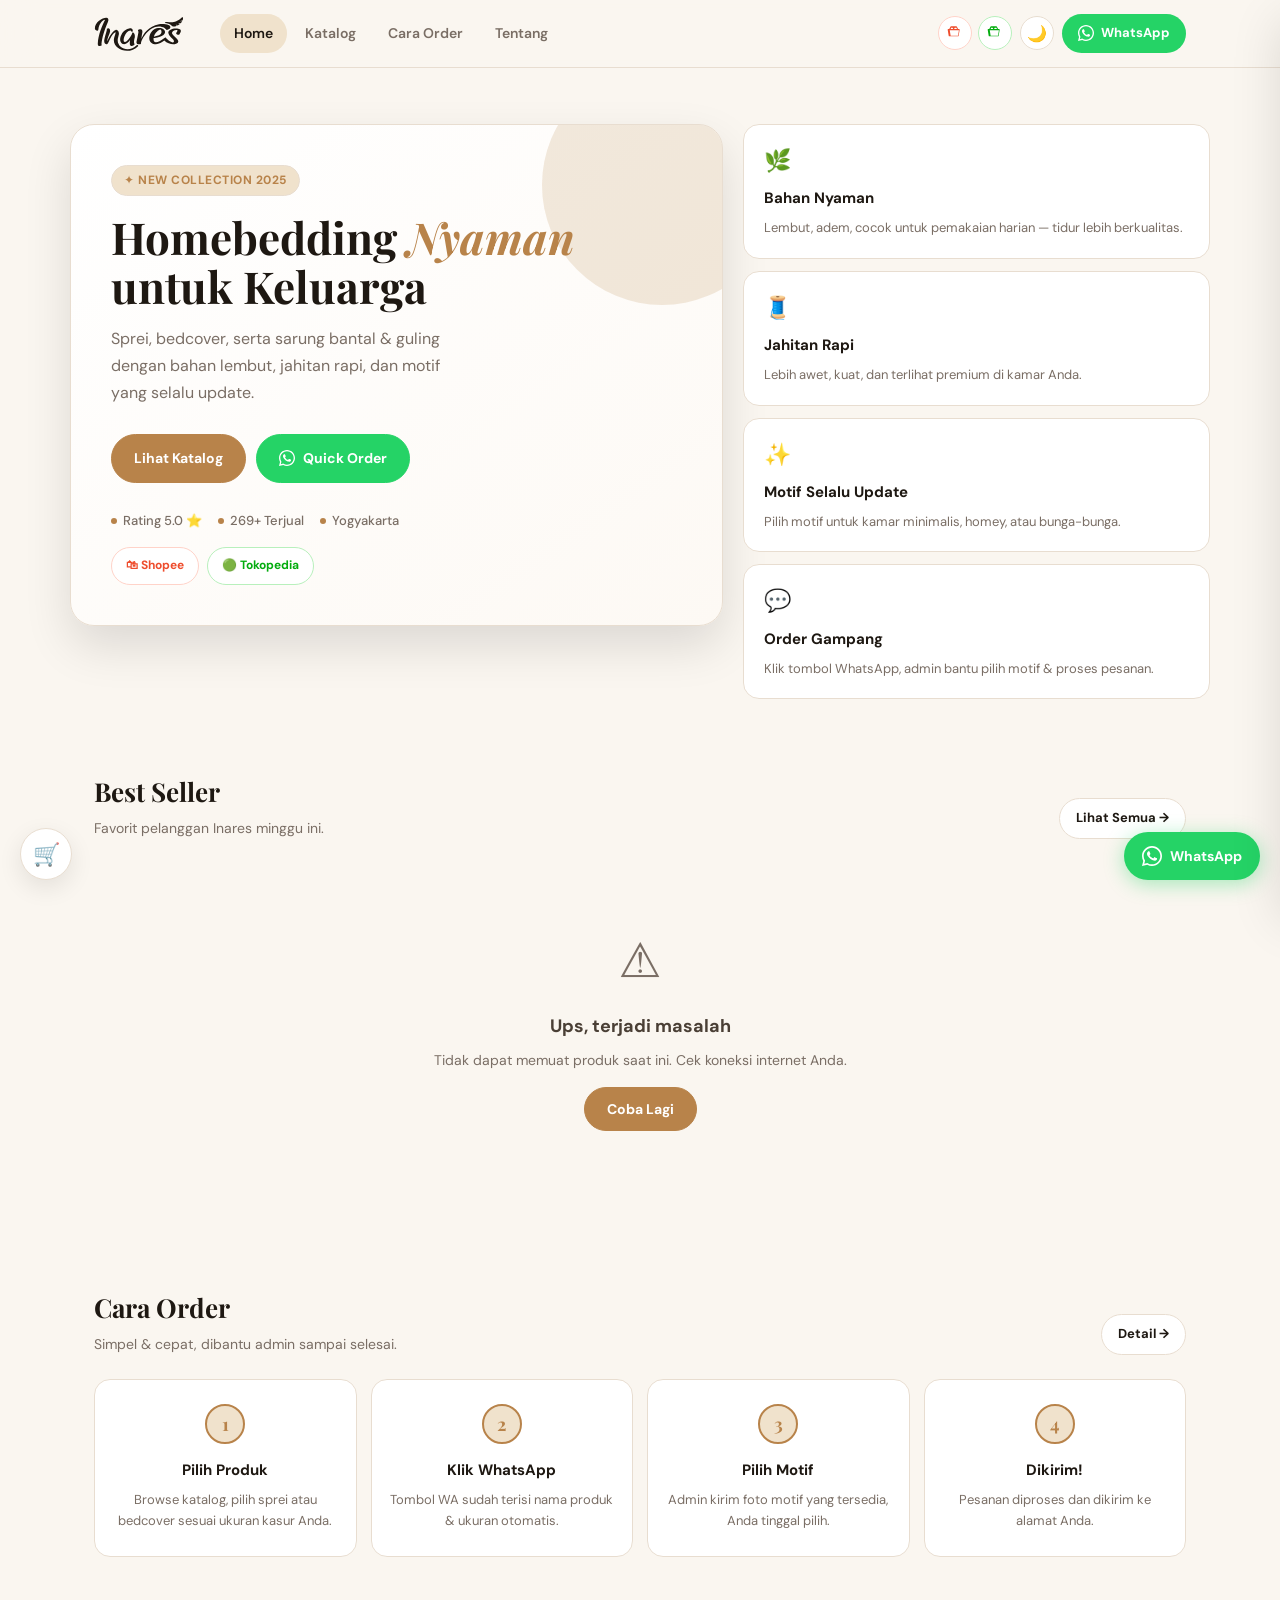
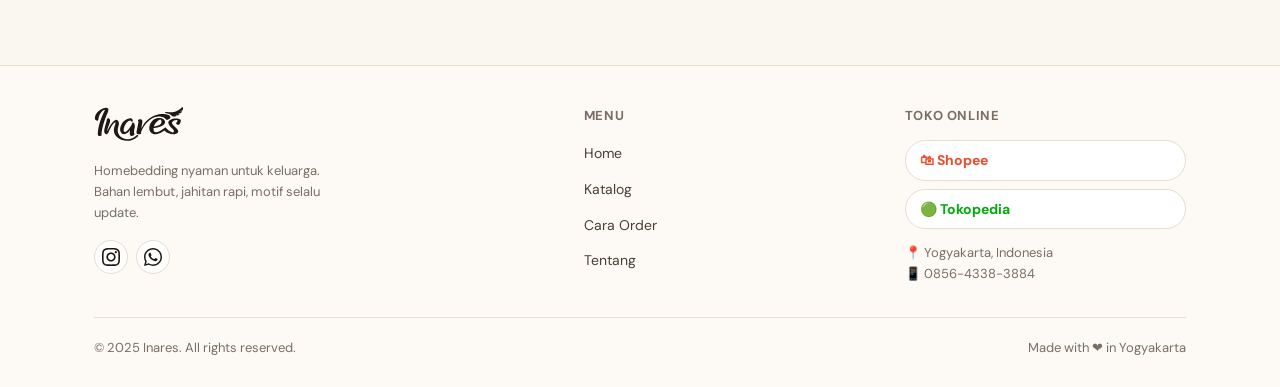
==== commit eb81e360: "Add files via upload" ====
--- a/index.html
+++ b/index.html
@@ -92,7 +92,7 @@
   <div class="container hero">
     <div class="hero-grid fade-up">
       <div class="hero-main">
-        <div class="hero-eyebrow">✦ New Collection 2026</div>
+        <div class="hero-eyebrow">✦ New Collection 2025</div>
         <h1>Homebedding <em>Nyaman</em><br/>untuk Keluarga</h1>
         <p>Sprei, bedcover, serta sarung bantal & guling dengan bahan lembut, jahitan rapi, dan motif yang selalu update.</p>
         <div class="hero-actions">
@@ -137,7 +137,10 @@
       </div>
     </div>
 
-    <!-- Best Seller -->
+  </div>
+
+  <!-- Best Seller -->
+  <div class="container">
     <div class="section">
       <div class="section-header fade-up">
         <div>
@@ -148,8 +151,10 @@
       </div>
       <div class="grid" id="bestSellerGrid"></div>
     </div>
-
-    <!-- How to Order -->
+  </div>
+
+  <!-- How to Order -->
+  <div class="container">
     <div class="section fade-up">
       <div class="section-header">
         <div>
--- a/assets/style.css
+++ b/assets/style.css
@@ -1406,6 +1406,24 @@
 /* Detail image — cursor zoom-in hint */
 .detail-img-wrap {
   cursor: zoom-in;
+  position: relative;
+}
+.detail-img-zoom-hint {
+  position: absolute;
+  bottom: 10px;
+  right: 10px;
+  background: rgba(0,0,0,.45);
+  color: #fff;
+  font-size: 12px;
+  font-weight: 600;
+  padding: 4px 10px;
+  border-radius: 999px;
+  pointer-events: none;
+  opacity: 1;
+  transition: opacity .3s ease;
+}
+.detail-img-wrap:hover .detail-img-zoom-hint {
+  opacity: 0;
 }
 .detail-img-wrap img {
   transition: transform .3s ease;
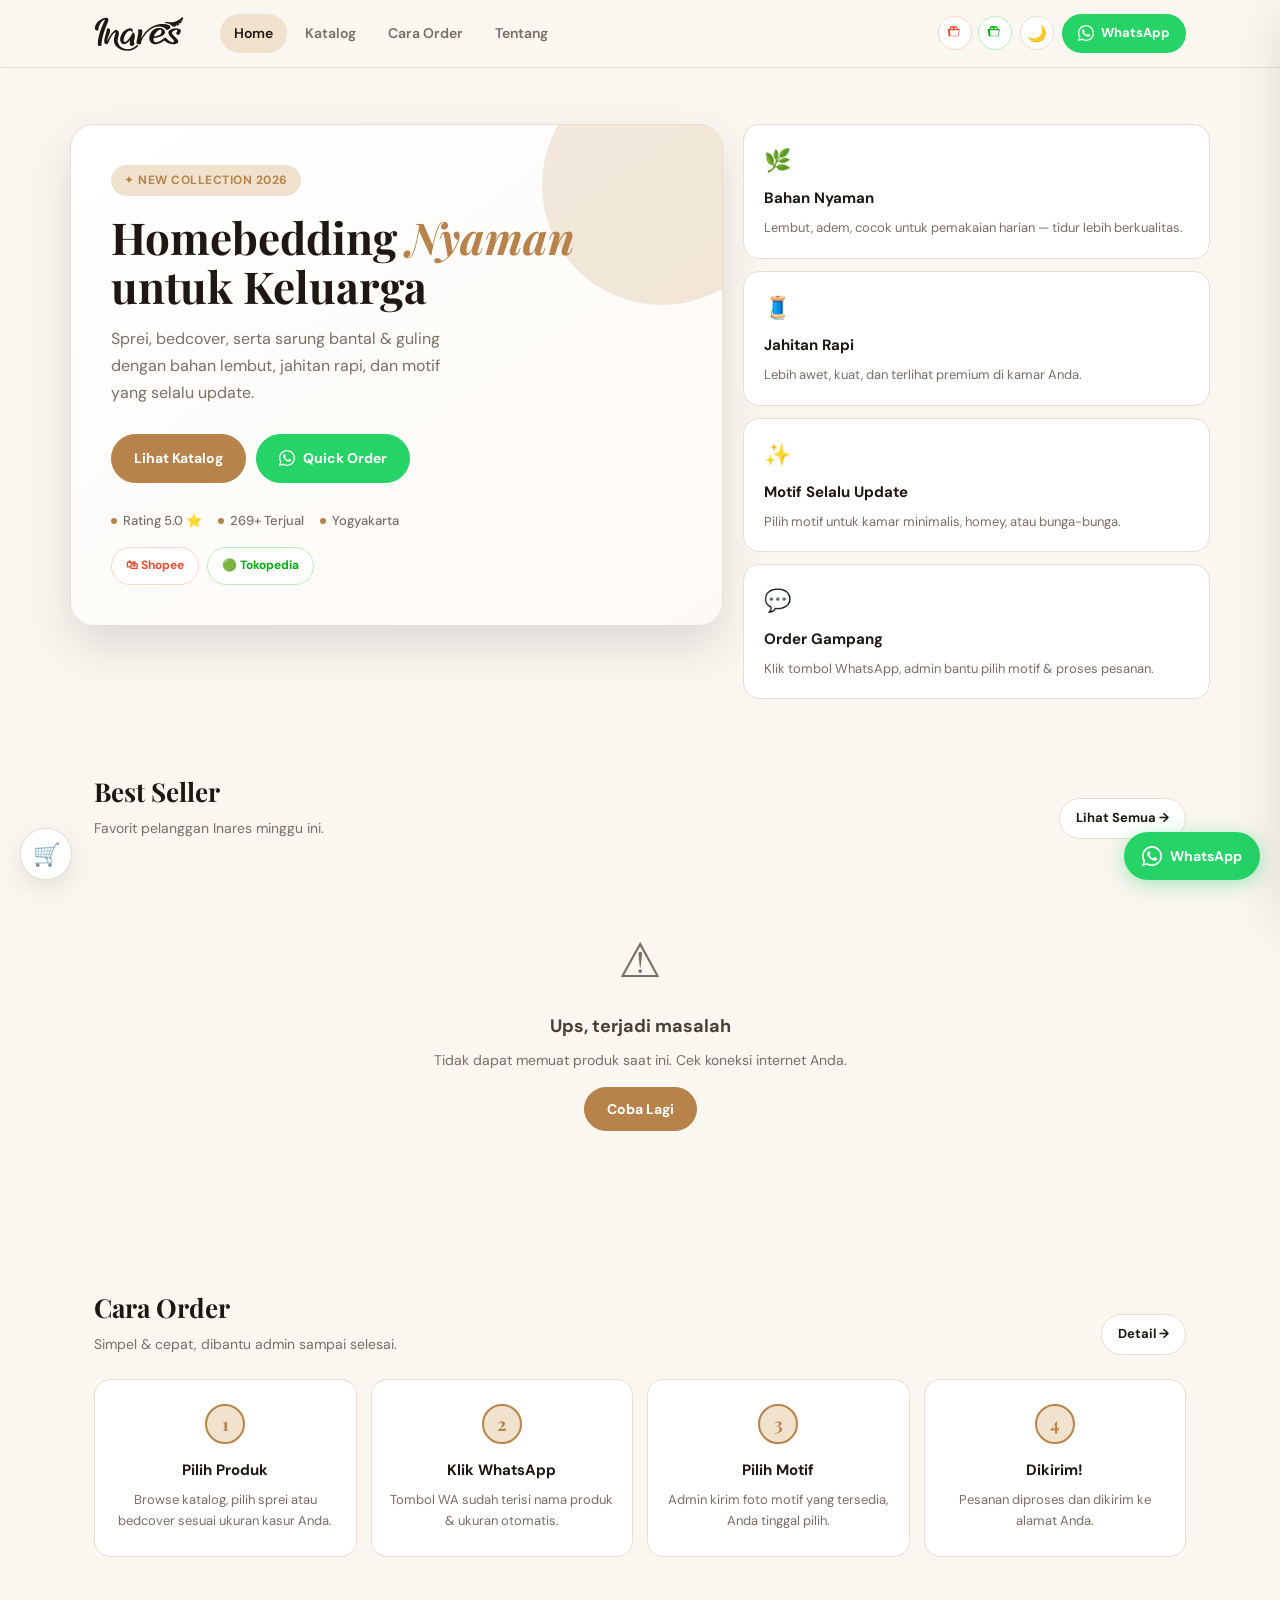
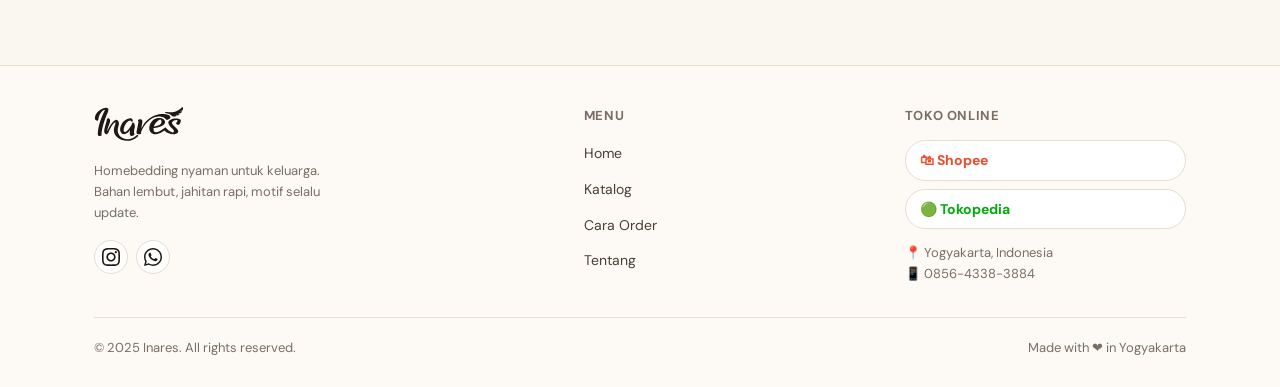
==== commit 4a925a89: "Update index.html" ====
--- a/index.html
+++ b/index.html
@@ -92,7 +92,7 @@
   <div class="container hero">
     <div class="hero-grid fade-up">
       <div class="hero-main">
-        <div class="hero-eyebrow">✦ New Collection 2025</div>
+        <div class="hero-eyebrow">✦ New Collection 2026</div>
         <h1>Homebedding <em>Nyaman</em><br/>untuk Keluarga</h1>
         <p>Sprei, bedcover, serta sarung bantal & guling dengan bahan lembut, jahitan rapi, dan motif yang selalu update.</p>
         <div class="hero-actions">
